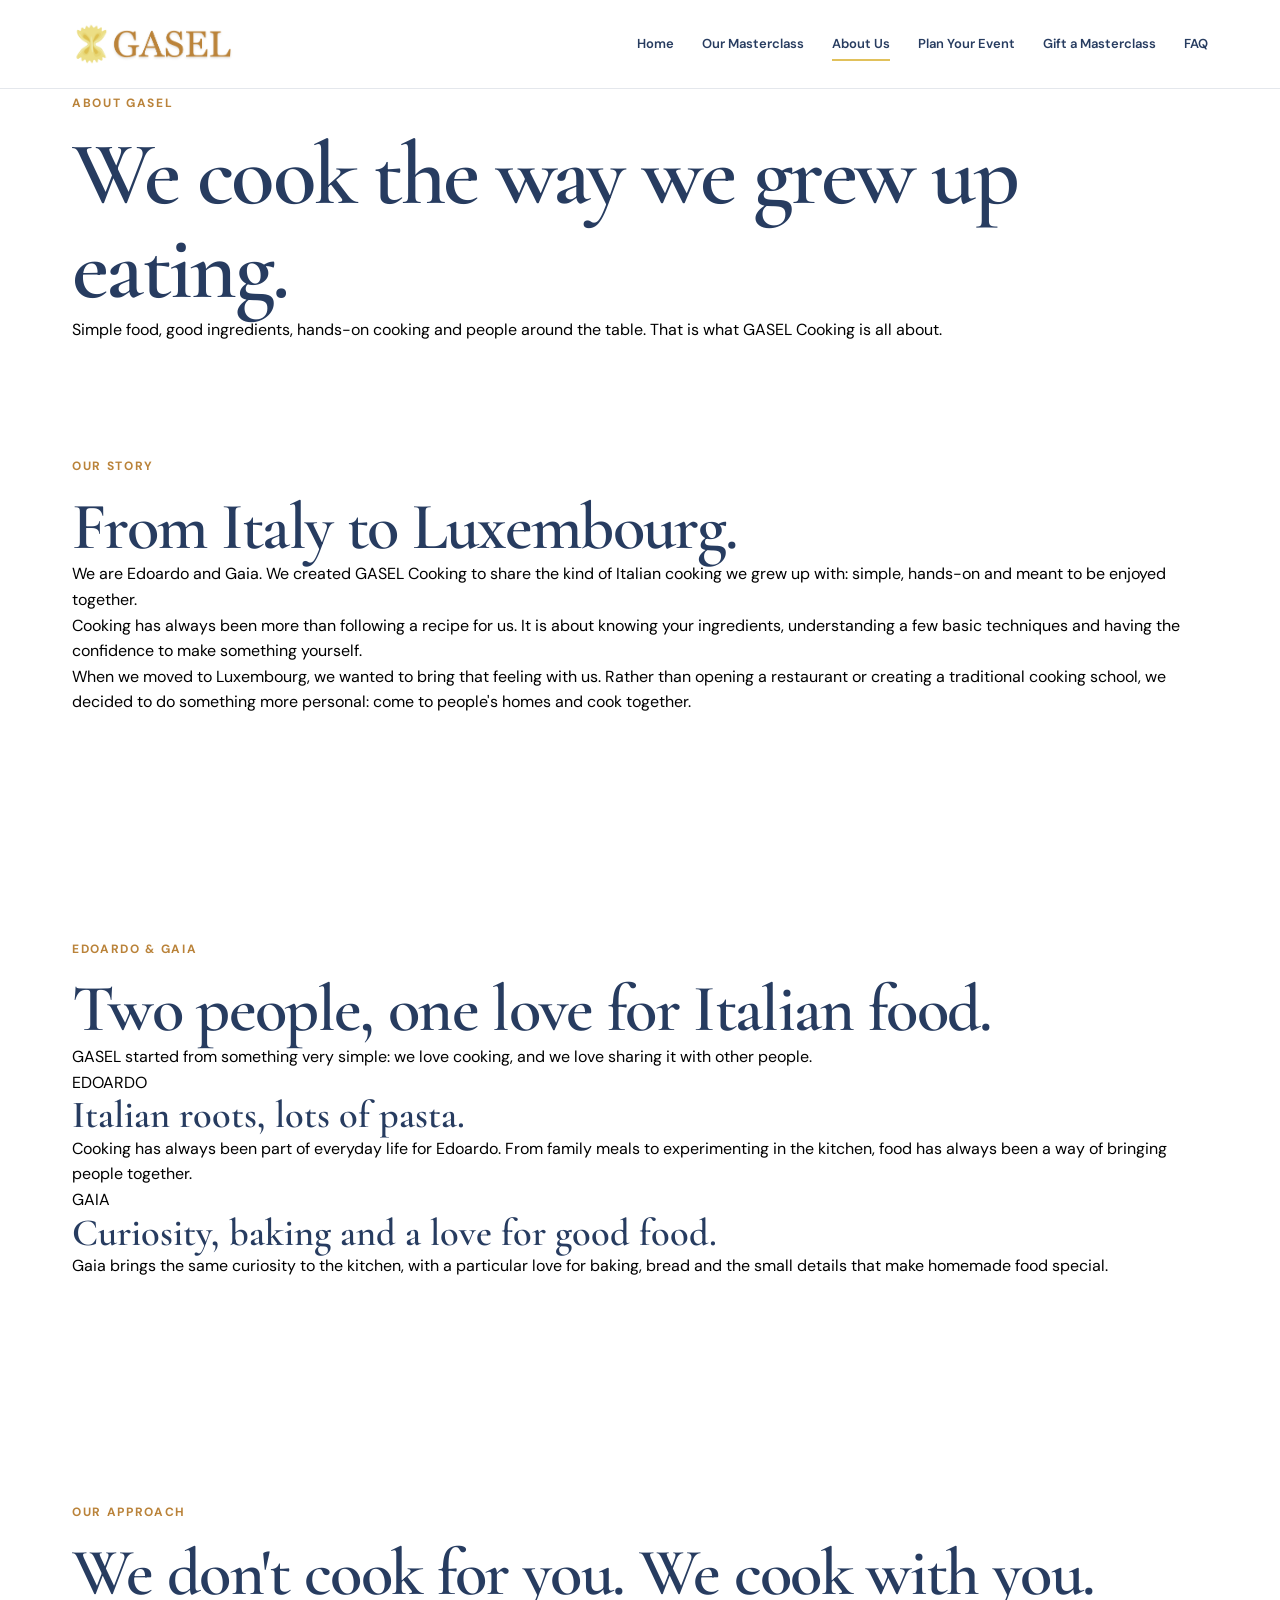
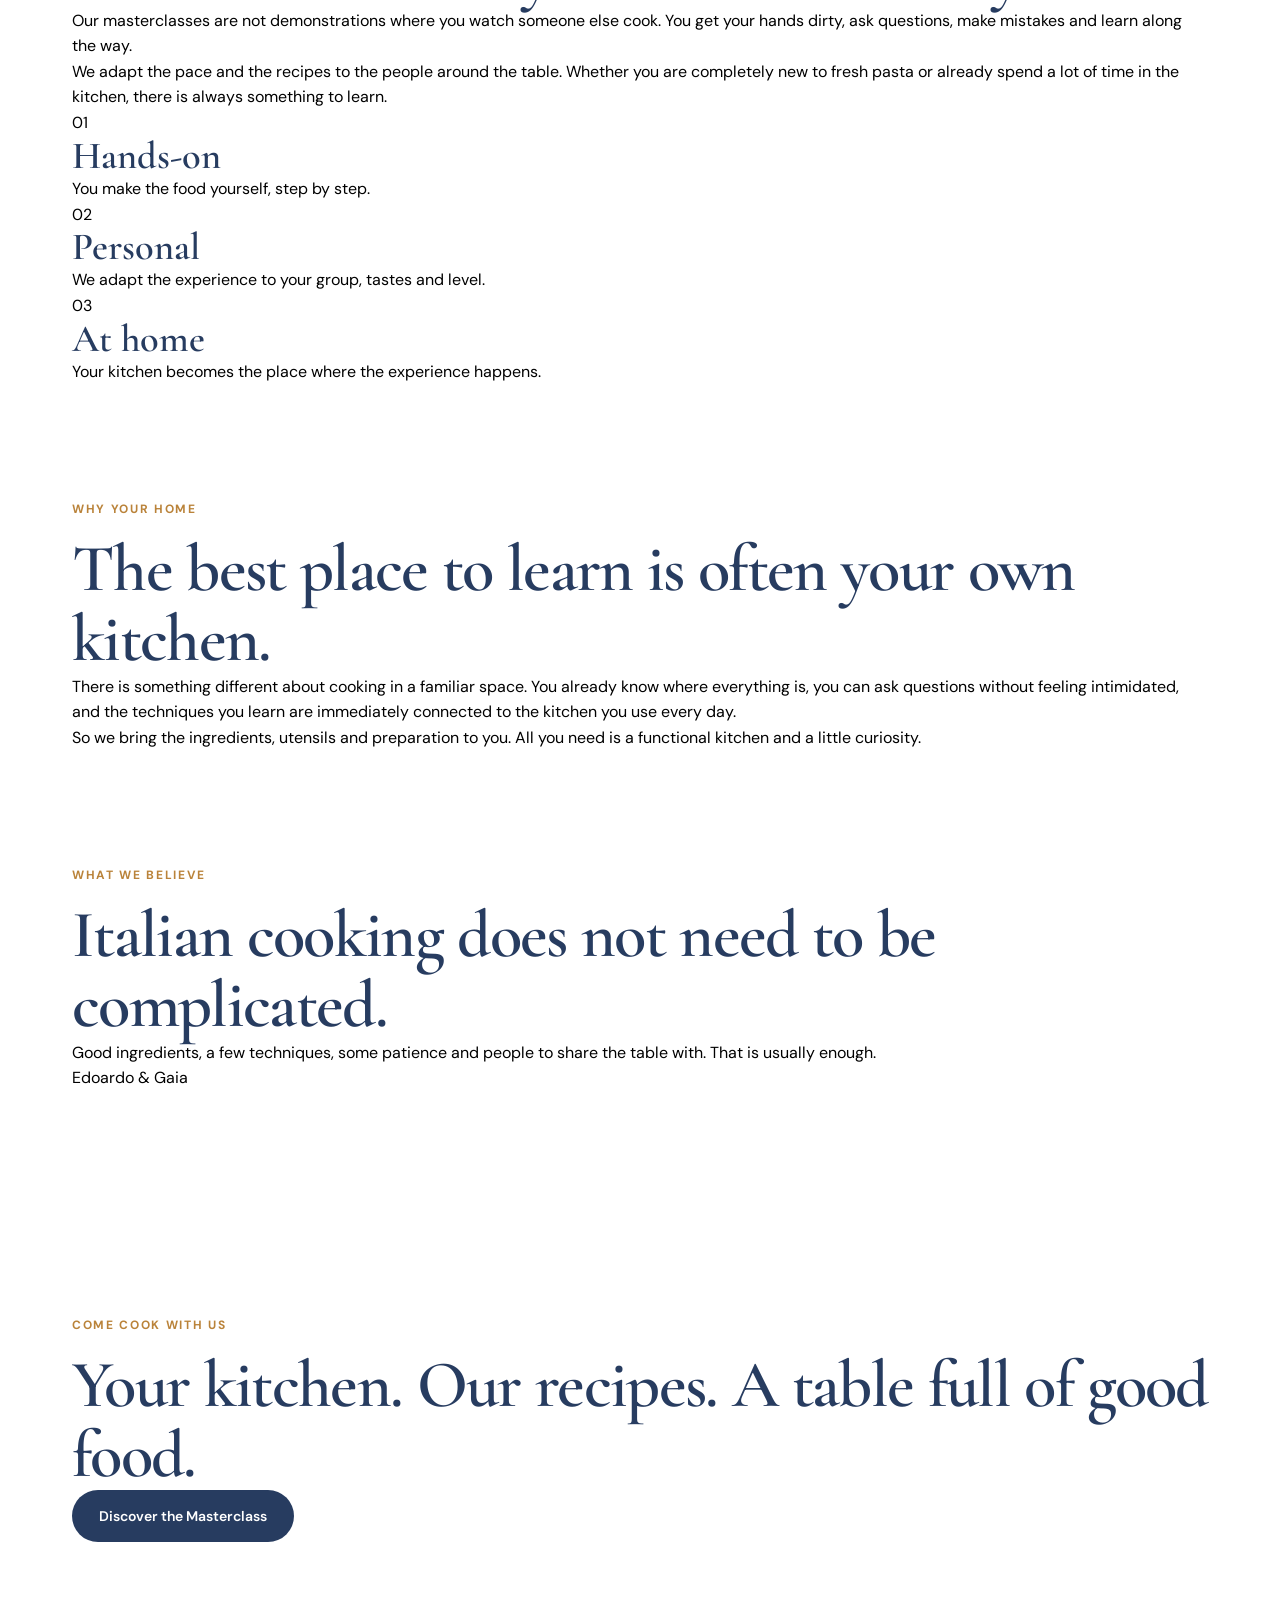
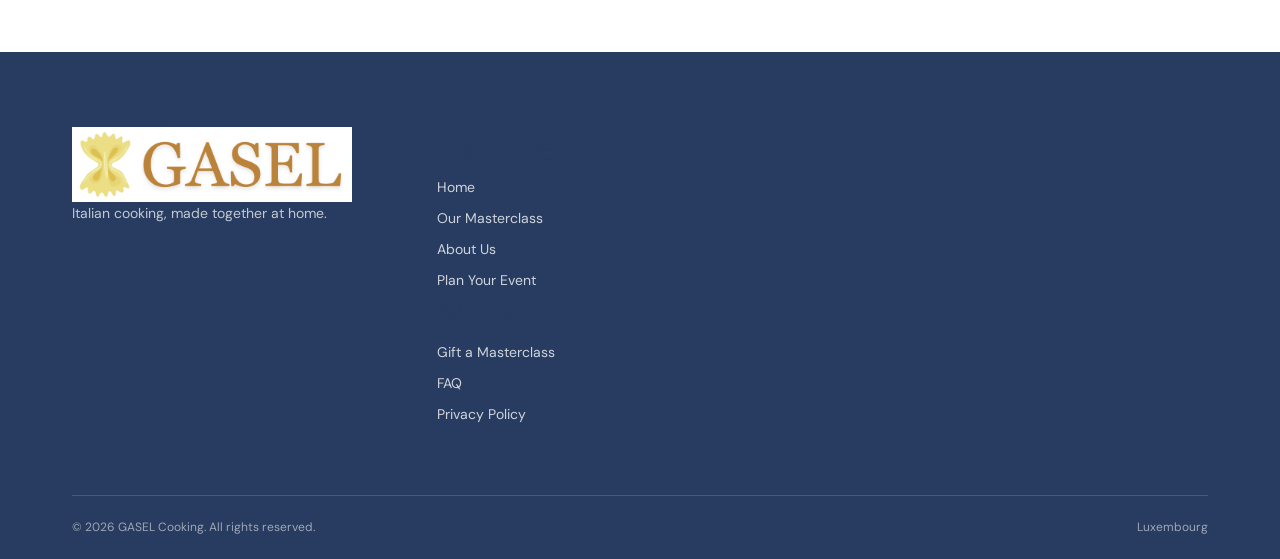
==== about/index.html @ 9288cc5d "Create index.html" ====
<!DOCTYPE html>
<html lang="en">
<head>
    <meta charset="UTF-8">

    <meta
        name="viewport"
        content="width=device-width, initial-scale=1.0"
    >

    <title>About Us | GASEL Cooking</title>

    <meta
        name="description"
        content="Meet Edoardo and Gaia, the couple behind GASEL Cooking. We bring Italian home cooking to kitchens across Luxembourg through relaxed, hands-on experiences."
    >

    <link
        rel="icon"
        type="image/png"
        href="../assets/images/logo/gasel-logo.png"
    >

    <!-- Google Fonts -->
    <link rel="preconnect" href="https://fonts.googleapis.com">
    <link rel="preconnect" href="https://fonts.gstatic.com" crossorigin>

    <link
        href="https://fonts.googleapis.com/css2?family=Cormorant+Garamond:wght@400;500;600;700&family=DM+Sans:wght@400;500;600;700&display=swap"
        rel="stylesheet"
    >

    <!-- CSS -->
    <link rel="stylesheet" href="../assets/css/global.css">
    <link rel="stylesheet" href="../assets/css/components.css">
    <link rel="stylesheet" href="../assets/css/about.css">
</head>

<body>

    <!-- =========================================================
         HEADER
         ========================================================= -->

    <header class="site-header">

        <div class="container header-inner">

            <a
                href="../"
                class="site-logo"
                aria-label="GASEL Cooking home"
            >
                <img
                    src="../assets/images/logo/gasel-logo.png"
                    width="1500"
                    height="400"
                    alt="GASEL Cooking"
                >
            </a>

            <!-- Desktop navigation -->
            <nav class="main-nav" aria-label="Main navigation">

                <a href="../" class="nav-link">
                    Home
                </a>

                <a href="../masterclass/" class="nav-link">
                    Our Masterclass
                </a>

                <a href="./" class="nav-link active">
                    About Us
                </a>

                <a href="../events/" class="nav-link">
                    Plan Your Event
                </a>

                <a href="../gift/" class="nav-link">
                    Gift a Masterclass
                </a>

                <a href="../faq/" class="nav-link">
                    FAQ
                </a>

            </nav>

            <!-- Mobile menu button -->
            <button
                class="menu-toggle"
                type="button"
                aria-label="Open menu"
                aria-expanded="false"
                aria-controls="mobile-menu"
            >
                <span></span>
                <span></span>
                <span></span>
            </button>

        </div>

        <!-- Mobile navigation -->
        <nav
            class="mobile-menu"
            id="mobile-menu"
            aria-label="Mobile navigation"
        >

            <a href="../" class="mobile-nav-link">
                Home
            </a>

            <a href="../masterclass/" class="mobile-nav-link">
                Our Masterclass
            </a>

            <a href="./" class="mobile-nav-link">
                About Us
            </a>

            <a href="../events/" class="mobile-nav-link">
                Plan Your Event
            </a>

            <a href="../gift/" class="mobile-nav-link">
                Gift a Masterclass
            </a>

            <a href="../faq/" class="mobile-nav-link">
                FAQ
            </a>

        </nav>

    </header>


    <main>

        <!-- =====================================================
             HERO
             ===================================================== -->

        <section class="about-hero">

            <div class="about-hero-background"></div>
            <div class="about-hero-overlay"></div>

            <div class="container">

                <div class="about-hero-content">

                    <p class="eyebrow">
                        ABOUT GASEL
                    </p>

                    <h1>
                        We cook the way we grew up eating.
                    </h1>

                    <p class="hero-description">
                        Simple food, good ingredients, hands-on cooking and
                        people around the table. That is what GASEL Cooking
                        is all about.
                    </p>

                </div>

            </div>

        </section>


        <!-- =====================================================
             INTRO / STORY
             ===================================================== -->

        <section class="about-story section">

            <div class="container">

                <div class="about-story-grid">

                    <div class="about-story-text">

                        <p class="eyebrow">
                            OUR STORY
                        </p>

                        <h2>
                            From Italy to Luxembourg.
                        </h2>

                        <p>
                            We are Edoardo and Gaia. We created GASEL Cooking
                            to share the kind of Italian cooking we grew up
                            with: simple, hands-on and meant to be enjoyed
                            together.
                        </p>

                        <p>
                            Cooking has always been more than following a
                            recipe for us. It is about knowing your
                            ingredients, understanding a few basic techniques
                            and having the confidence to make something
                            yourself.
                        </p>

                        <p>
                            When we moved to Luxembourg, we wanted to bring
                            that feeling with us. Rather than opening a
                            restaurant or creating a traditional cooking
                            school, we decided to do something more personal:
                            come to people's homes and cook together.
                        </p>

                    </div>


                    <div class="about-story-image">

                        <div class="about-story-image-inner"></div>

                    </div>

                </div>

            </div>

        </section>


        <!-- =====================================================
             EDOARDO + GAIA
             ===================================================== -->

        <section class="about-us section">

            <div class="container">

                <div class="about-us-heading">

                    <p class="eyebrow">
                        EDOARDO & GAIA
                    </p>

                    <h2>
                        Two people, one love for Italian food.
                    </h2>

                    <p>
                        GASEL started from something very simple:
                        we love cooking, and we love sharing it with other
                        people.
                    </p>

                </div>


                <div class="about-us-grid">

                    <article class="about-person about-person-edo">

                        <div class="about-person-image"></div>

                        <div class="about-person-content">

                            <p class="person-label">
                                EDOARDO
                            </p>

                            <h3>
                                Italian roots, lots of pasta.
                            </h3>

                            <p>
                                Cooking has always been part of everyday life
                                for Edoardo. From family meals to experimenting
                                in the kitchen, food has always been a way of
                                bringing people together.
                            </p>

                        </div>

                    </article>


                    <article class="about-person about-person-gaia">

                        <div class="about-person-image"></div>

                        <div class="about-person-content">

                            <p class="person-label">
                                GAIA
                            </p>

                            <h3>
                                Curiosity, baking and a love for good food.
                            </h3>

                            <p>
                                Gaia brings the same curiosity to the kitchen,
                                with a particular love for baking, bread and
                                the small details that make homemade food
                                special.
                            </p>

                        </div>

                    </article>

                </div>

            </div>

        </section>


        <!-- =====================================================
             OUR APPROACH
             ===================================================== -->

        <section class="about-approach section">

            <div class="container">

                <div class="about-approach-grid">

                    <div class="about-approach-heading">

                        <p class="eyebrow">
                            OUR APPROACH
                        </p>

                        <h2>
                            We don't cook for you.
                            We cook with you.
                        </h2>

                    </div>


                    <div class="about-approach-content">

                        <p>
                            Our masterclasses are not demonstrations where
                            you watch someone else cook. You get your hands
                            dirty, ask questions, make mistakes and learn
                            along the way.
                        </p>

                        <p>
                            We adapt the pace and the recipes to the people
                            around the table. Whether you are completely new
                            to fresh pasta or already spend a lot of time in
                            the kitchen, there is always something to learn.
                        </p>

                        <div class="about-values">

                            <div class="about-value">

                                <span class="about-value-number">
                                    01
                                </span>

                                <div>
                                    <h3>
                                        Hands-on
                                    </h3>

                                    <p>
                                        You make the food yourself, step by
                                        step.
                                    </p>
                                </div>

                            </div>


                            <div class="about-value">

                                <span class="about-value-number">
                                    02
                                </span>

                                <div>
                                    <h3>
                                        Personal
                                    </h3>

                                    <p>
                                        We adapt the experience to your group,
                                        tastes and level.
                                    </p>
                                </div>

                            </div>


                            <div class="about-value">

                                <span class="about-value-number">
                                    03
                                </span>

                                <div>
                                    <h3>
                                        At home
                                    </h3>

                                    <p>
                                        Your kitchen becomes the place where
                                        the experience happens.
                                    </p>
                                </div>

                            </div>

                        </div>

                    </div>

                </div>

            </div>

        </section>


        <!-- =====================================================
             WHY AT HOME
             ===================================================== -->

        <section class="about-home">

            <div class="about-home-background"></div>
            <div class="about-home-overlay"></div>

            <div class="container">

                <div class="about-home-content">

                    <p class="eyebrow">
                        WHY YOUR HOME
                    </p>

                    <h2>
                        The best place to learn
                        is often your own kitchen.
                    </h2>

                    <p>
                        There is something different about cooking in a
                        familiar space. You already know where everything is,
                        you can ask questions without feeling intimidated,
                        and the techniques you learn are immediately
                        connected to the kitchen you use every day.
                    </p>

                    <p>
                        So we bring the ingredients, utensils and preparation
                        to you. All you need is a functional kitchen and a
                        little curiosity.
                    </p>

                </div>

            </div>

        </section>


        <!-- =====================================================
             WHAT WE BELIEVE
             ===================================================== -->

        <section class="about-believe section">

            <div class="container">

                <div class="about-believe-inner">

                    <p class="eyebrow">
                        WHAT WE BELIEVE
                    </p>

                    <h2>
                        Italian cooking does not need
                        to be complicated.
                    </h2>

                    <p class="about-believe-text">
                        Good ingredients, a few techniques, some patience
                        and people to share the table with. That is usually
                        enough.
                    </p>

                    <div class="about-believe-line"></div>

                    <p class="about-signature">
                        Edoardo & Gaia
                    </p>

                </div>

            </div>

        </section>


        <!-- =====================================================
             FINAL CTA
             ===================================================== -->

        <section class="about-final-cta section">

            <div class="container">

                <div class="about-final-cta-inner">

                    <div>

                        <p class="eyebrow">
                            COME COOK WITH US
                        </p>

                        <h2>
                            Your kitchen.
                            Our recipes.
                            A table full of good food.
                        </h2>

                    </div>

                    <div class="about-final-cta-action">

                        <a
                            href="../masterclass/"
                            class="btn btn-primary"
                        >
                            Discover the Masterclass
                        </a>

                    </div>

                </div>

            </div>

        </section>

    </main>


    <!-- =========================================================
         FOOTER
         ========================================================= -->

    <footer class="site-footer">

        <div class="container">

            <div class="footer-main">

                <div class="footer-brand">

                    <a
                        href="../"
                        class="footer-logo"
                    >
                        <img
                            src="../assets/images/logo/gasel-logo.png"
                            width="1500"
                            height="400"
                            alt="GASEL Cooking"
                        >
                    </a>

                    <p>
                        Italian cooking, made together at home.
                    </p>

                </div>


                <div class="footer-links">

                    <div class="footer-column">

                        <h3>
                            Explore
                        </h3>

                        <a href="../">
                            Home
                        </a>

                        <a href="../masterclass/">
                            Our Masterclass
                        </a>

                        <a href="./">
                            About Us
                        </a>

                        <a href="../events/">
                            Plan Your Event
                        </a>

                    </div>


                    <div class="footer-column">

                        <h3>
                            More
                        </h3>

                        <a href="../gift/">
                            Gift a Masterclass
                        </a>

                        <a href="../faq/">
                            FAQ
                        </a>

                        <a href="../privacy/">
                            Privacy Policy
                        </a>

                    </div>

                </div>

            </div>


            <div class="footer-bottom">

                <p>
                    © 2026 GASEL Cooking. All rights reserved.
                </p>

                <p>
                    Luxembourg
                </p>

            </div>

        </div>

    </footer>


    <!-- =========================================================
         JAVASCRIPT
         ========================================================= -->

    <script src="../assets/js/main.js"></script>

</body>
</html>
---- assets/css/global.css ----
@import url('https://fonts.googleapis.com/css2?family=Cormorant+Garamond:wght@400;500;600;700&family=DM+Sans:wght@400;500;600;700&display=swap');


/* =========================================================
   DESIGN SYSTEM
   ========================================================= */

:root {
    /* Brand colours */
    --yellow: #EDDD88;
    --gold: #E1C15B;
    --cream: #EBE9B2;
    --brown: #BA833A;
    --blue: #273C60;
    --black: #000000;
    --white: #FFFFFF;

    /* Typography */
    --font-heading: "Cormorant Garamond", Georgia, serif;
    --font-body: "DM Sans", Arial, sans-serif;

    /* Layout */
    --container-width: 1200px;
    --container-padding: 32px;

    /* Sections */
    --section-padding: 110px;
    --section-padding-mobile: 70px;

    /* Radius */
    --radius-small: 6px;
    --radius-medium: 12px;
    --radius-large: 20px;
    --radius-pill: 999px;

    /* Shadows */
    --shadow-soft: 0 8px 30px rgba(0, 0, 0, 0.08);
    --shadow-medium: 0 12px 40px rgba(0, 0, 0, 0.12);

    /* Transitions */
    --transition-fast: 0.2s ease;
    --transition-normal: 0.3s ease;
}


/* =========================================================
   RESET
   ========================================================= */

*,
*::before,
*::after {
    box-sizing: border-box;
}

html {
    margin: 0;
    padding: 0;
    scroll-behavior: smooth;
}

body {
    margin: 0;
    padding: 0;

    background: var(--white);
    color: var(--black);

    font-family: var(--font-body);
    font-size: 16px;
    line-height: 1.6;

    -webkit-font-smoothing: antialiased;
    text-rendering: optimizeLegibility;
}

img {
    display: block;
    max-width: 100%;
    height: auto;
}

button,
input,
textarea,
select {
    font: inherit;
}

button {
    cursor: pointer;
}

a {
    color: inherit;
    text-decoration: none;
}


/* =========================================================
   TYPOGRAPHY
   ========================================================= */

h1,
h2,
h3,
h4,
h5,
h6 {
    margin: 0;

    font-family: var(--font-heading);
    font-weight: 600;
    line-height: 1.05;

    color: var(--blue);
}

h1 {
    font-size: clamp(56px, 7vw, 96px);
    letter-spacing: -0.03em;
}

h2 {
    font-size: clamp(44px, 5.2vw, 70px);
    letter-spacing: -0.025em;
}

h3 {
    font-size: clamp(30px, 3vw, 42px);
}

h4 {
    font-size: 28px;
}

p {
    margin: 0;
}

.text-large {
    font-size: 20px;
    line-height: 1.6;
}

.text-small {
    font-size: 14px;
    line-height: 1.5;
}

.eyebrow {
    display: inline-block;

    margin-bottom: 18px;

    font-family: var(--font-body);
    font-size: 12px;
    font-weight: 700;
    letter-spacing: 0.14em;
    line-height: 1.2;
    text-transform: uppercase;

    color: var(--brown);
}


/* =========================================================
   CONTAINER / SECTIONS
   ========================================================= */

.container {
    width: 100%;
    max-width: var(--container-width);

    margin-left: auto;
    margin-right: auto;

    padding-left: var(--container-padding);
    padding-right: var(--container-padding);
}

.section {
    padding-top: var(--section-padding);
    padding-bottom: var(--section-padding);
}

.section-header {
    max-width: 720px;
    margin-bottom: 60px;
}

.section-header.center {
    margin-left: auto;
    margin-right: auto;
    text-align: center;
}

.section-header > p {
    margin-top: 24px;
    max-width: 650px;

    font-size: 17px;
    line-height: 1.75;
}

.section-header.center > p {
    margin-left: auto;
    margin-right: auto;
}


/* =========================================================
   LINKS
   ========================================================= */

.link {
    position: relative;

    color: var(--blue);
    font-weight: 600;
}

.link::after {
    content: "";

    position: absolute;
    left: 0;
    bottom: -4px;

    width: 100%;
    height: 1px;

    background: currentColor;

    transform: scaleX(0);
    transform-origin: right;

    transition: transform var(--transition-normal);
}

.link:hover::after {
    transform: scaleX(1);
    transform-origin: left;
}


/* =========================================================
   BACKGROUND / TEXT UTILITIES
   ========================================================= */

.bg-white {
    background: var(--white);
}

.bg-yellow {
    background: var(--yellow);
}

.bg-gold {
    background: var(--gold);
}

.bg-cream {
    background: var(--cream);
}

.bg-blue {
    background: var(--blue);
}

.bg-brown {
    background: var(--brown);
}

.text-white {
    color: var(--white);
}

.text-blue {
    color: var(--blue);
}

.text-black {
    color: var(--black);
}

.text-brown {
    color: var(--brown);
}


/* =========================================================
   ACCESSIBILITY
   ========================================================= */

:focus-visible {
    outline: 2px solid var(--brown);
    outline-offset: 4px;
}


/* =========================================================
   GLOBAL RESPONSIVE
   ========================================================= */

@media (max-width: 900px) {

    :root {
        --container-padding: 24px;
        --section-padding: 85px;
    }

    .section-header {
        margin-bottom: 45px;
    }
}


@media (max-width: 700px) {

    :root {
        --container-padding: 20px;
        --section-padding: var(--section-padding-mobile);
    }

    body {
        font-size: 15px;
    }

    h1 {
        font-size: clamp(46px, 14vw, 68px);
    }

    h2 {
        font-size: clamp(40px, 11vw, 56px);
    }

    h3 {
        font-size: 32px;
    }

    .text-large {
        font-size: 18px;
    }

    .btn {
        min-height: 50px;
        padding-left: 22px;
        padding-right: 22px;
    }
}


@media (max-width: 480px) {

    .section-header {
        margin-bottom: 40px;
    }
}
---- assets/css/components.css ----
/* =========================================================
   BUTTONS
   ========================================================= */

.btn {
    display: inline-flex;
    align-items: center;
    justify-content: center;
    gap: 10px;

    min-height: 52px;

    padding-left: 26px;
    padding-right: 26px;

    border: 1px solid transparent;
    border-radius: var(--radius-pill);

    font-family: var(--font-body);
    font-size: 14px;
    font-weight: 600;
    line-height: 1;

    white-space: nowrap;

    transition:
        background-color var(--transition-normal),
        color var(--transition-normal),
        border-color var(--transition-normal),
        transform var(--transition-normal),
        box-shadow var(--transition-normal);
}

.btn:hover {
    transform: translateY(-2px);
}

.btn-primary {
    background: var(--blue);
    color: var(--white);
}

.btn-primary:hover {
    background: var(--black);
    box-shadow: var(--shadow-soft);
}

.btn-secondary {
    background: var(--gold);
    color: var(--blue);
}

.btn-secondary:hover {
    background: var(--yellow);
}

.btn-outline {
    background: transparent;
    border-color: var(--blue);
    color: var(--blue);
}

.btn-outline:hover {
    background: var(--blue);
    color: var(--white);
}

.btn-dark {
    background: var(--blue);
    color: var(--white);
}

.btn-dark:hover {
    background: var(--black);
    box-shadow: var(--shadow-soft);
}


/* =========================================================
   HEADER
   ========================================================= */

.site-header {
    position: relative;
    z-index: 1000;

    width: 100%;

    background: var(--white);
    border-bottom: 1px solid rgba(39, 60, 96, 0.12);
}

.header-inner {
    min-height: 88px;

    display: flex;
    align-items: center;
    justify-content: space-between;

    gap: 32px;
}


/* Logo */

.site-logo {
    display: inline-flex;
    align-items: center;

    flex-shrink: 0;
}

.site-logo img {
    display: block;

    width: 165px;
    height: auto;
}


/* Homepage desktop navigation */

.main-nav {
    display: flex;
    align-items: center;
    justify-content: center;

    gap: 28px;
    margin-left: auto;
}

.nav-link {
    position: relative;

    padding-top: 8px;
    padding-bottom: 8px;

    font-size: 13px;
    font-weight: 600;

    color: var(--blue);

    transition: color var(--transition-fast);
}

.nav-link::after {
    content: "";

    position: absolute;
    left: 0;
    bottom: 1px;

    width: 100%;
    height: 2px;

    background: var(--gold);

    transform: scaleX(0);
    transform-origin: right;

    transition: transform var(--transition-normal);
}

.nav-link:hover {
    color: var(--brown);
}

.nav-link:hover::after,
.nav-link.active::after {
    transform: scaleX(1);
    transform-origin: left;
}


/* Masterclass desktop navigation */

.desktop-nav {
    display: flex;
    align-items: center;
    justify-content: center;

    gap: 28px;
    margin-left: auto;
}

.desktop-nav a {
    position: relative;

    padding-top: 8px;
    padding-bottom: 8px;

    font-size: 13px;
    font-weight: 600;

    color: var(--blue);

    transition: color var(--transition-fast);
}

.desktop-nav a::after {
    content: "";

    position: absolute;
    left: 0;
    bottom: 1px;

    width: 100%;
    height: 2px;

    background: var(--gold);

    transform: scaleX(0);
    transform-origin: right;

    transition: transform var(--transition-normal);
}

.desktop-nav a:hover {
    color: var(--brown);
}

.desktop-nav a:hover::after,
.desktop-nav a.active::after {
    transform: scaleX(1);
    transform-origin: left;
}


/* Header CTA */

.header-cta {
    display: inline-flex;
    align-items: center;
    justify-content: center;

    min-height: 46px;

    padding-left: 22px;
    padding-right: 22px;

    border-radius: var(--radius-pill);

    background: var(--blue);
    color: var(--white);

    font-size: 13px;
    font-weight: 600;

    white-space: nowrap;

    transition:
        background-color var(--transition-normal),
        transform var(--transition-normal),
        box-shadow var(--transition-normal);
}

.header-cta:hover {
    background: var(--black);
    transform: translateY(-2px);
    box-shadow: var(--shadow-soft);
}


/* Mobile menu button */

.menu-toggle {
    display: none;

    width: 46px;
    height: 46px;

    padding: 0;
    border: 0;
    border-radius: 50%;

    background: var(--cream);
    color: var(--blue);

    align-items: center;
    justify-content: center;
    flex-direction: column;

    gap: 6px;
}

.menu-toggle span {
    display: block;

    width: 20px;
    height: 1.5px;

    background: currentColor;

    transition:
        transform var(--transition-normal),
        opacity var(--transition-normal);
}

.menu-toggle.is-open span:first-child {
    transform: translateY(3.75px) rotate(45deg);
}

.menu-toggle.is-open span:nth-child(2) {
    opacity: 0;
}

.menu-toggle.is-open span:last-child {
    transform: translateY(-3.75px) rotate(-45deg);
}


/* Mobile menu */

.mobile-menu {
    display: none;

    border-top: 1px solid rgba(39, 60, 96, 0.1);

    background: var(--white);
}

.mobile-menu a {
    display: block;

    margin-left: var(--container-padding);
    margin-right: var(--container-padding);

    padding-top: 15px;
    padding-bottom: 15px;

    border-bottom: 1px solid rgba(39, 60, 96, 0.1);

    color: var(--blue);

    font-family: var(--font-heading);
    font-size: 28px;
    font-weight: 600;
}

.mobile-menu a.active {
    color: var(--brown);
}

.mobile-menu-cta {
    display: flex;
    align-items: center;
    justify-content: center;

    min-height: 52px;

    margin-top: 22px;
    margin-left: var(--container-padding);
    margin-right: var(--container-padding);

    border-radius: var(--radius-pill);

    background: var(--blue);
    color: var(--white);

    font-family: var(--font-body);
    font-size: 14px;
    font-weight: 600;
}


/* =========================================================
   FOOTER
   ========================================================= */

.site-footer {
    background: var(--blue);
    color: var(--white);
}

.footer-main {
    display: grid;

    grid-template-columns: 1.5fr 1fr 1.2fr 1fr;

    gap: 50px;

    padding-top: 75px;
    padding-bottom: 70px;
}

.footer-brand {
    max-width: 280px;
}

.footer-brand .site-logo {
    margin-bottom: 25px;
}

.footer-brand .site-logo img {
    width: 165px;
}

.footer-brand p {
    color: rgba(255, 255, 255, 0.72);

    font-size: 14px;
    line-height: 1.7;
}

.footer-column {
    display: flex;
    flex-direction: column;

    align-items: flex-start;

    gap: 10px;
}

.footer-column h4 {
    margin-bottom: 10px;

    color: var(--yellow);

    font-family: var(--font-body);
    font-size: 11px;
    font-weight: 700;
    letter-spacing: 0.14em;
    text-transform: uppercase;
}

.footer-column a,
.footer-column span {
    color: rgba(255, 255, 255, 0.78);

    font-size: 14px;
    line-height: 1.5;

    transition: color var(--transition-fast);
}

.footer-column a:hover {
    color: var(--yellow);
}

.footer-book-link {
    margin-top: 12px;

    font-weight: 600;
}

.footer-bottom {
    display: flex;
    align-items: center;
    justify-content: space-between;

    gap: 30px;

    padding-top: 22px;
    padding-bottom: 22px;

    border-top: 1px solid rgba(255, 255, 255, 0.15);

    color: rgba(255, 255, 255, 0.55);

    font-size: 12px;
}

.footer-bottom-links {
    display: flex;

    gap: 25px;
}

.footer-bottom-links a:hover {
    color: var(--yellow);
}


/* =========================================================
   COMPONENT RESPONSIVE
   ========================================================= */

@media (max-width: 1000px) {

    .main-nav,
    .desktop-nav {
        gap: 20px;
    }

    .header-inner {
        gap: 20px;
    }
}


@media (max-width: 900px) {

    .footer-main {
        grid-template-columns: 1.4fr 1fr 1fr;

        gap: 40px;
    }

    .footer-column:last-child {
        grid-column: 2 / 4;
    }
}


@media (max-width: 850px) {

    .header-inner {
        min-height: 76px;
    }

    .main-nav,
    .desktop-nav,
    .header-cta {
        display: none;
    }

    .menu-toggle {
        display: flex;
    }

    .mobile-menu.is-open {
        display: block;
    }

    .site-logo img {
        width: 145px;
    }
}


@media (max-width: 700px) {

    .footer-main {
        grid-template-columns: 1fr 1fr;

        gap: 45px 30px;

        padding-top: 60px;
        padding-bottom: 55px;
    }

    .footer-brand {
        grid-column: 1 / -1;

        max-width: 340px;
    }

    .footer-column:last-child {
        grid-column: auto;
    }

    .footer-bottom {
        flex-direction: column;
        align-items: flex-start;

        gap: 12px;
    }

    .footer-bottom-links {
        gap: 18px;
    }
}


@media (max-width: 480px) {

    .footer-main {
        grid-template-columns: 1fr;
    }

    .footer-brand {
        grid-column: auto;
    }

    .footer-column:last-child {
        grid-column: auto;
    }

    .footer-bottom-links {
        flex-direction: column;

        gap: 7px;
    }
}
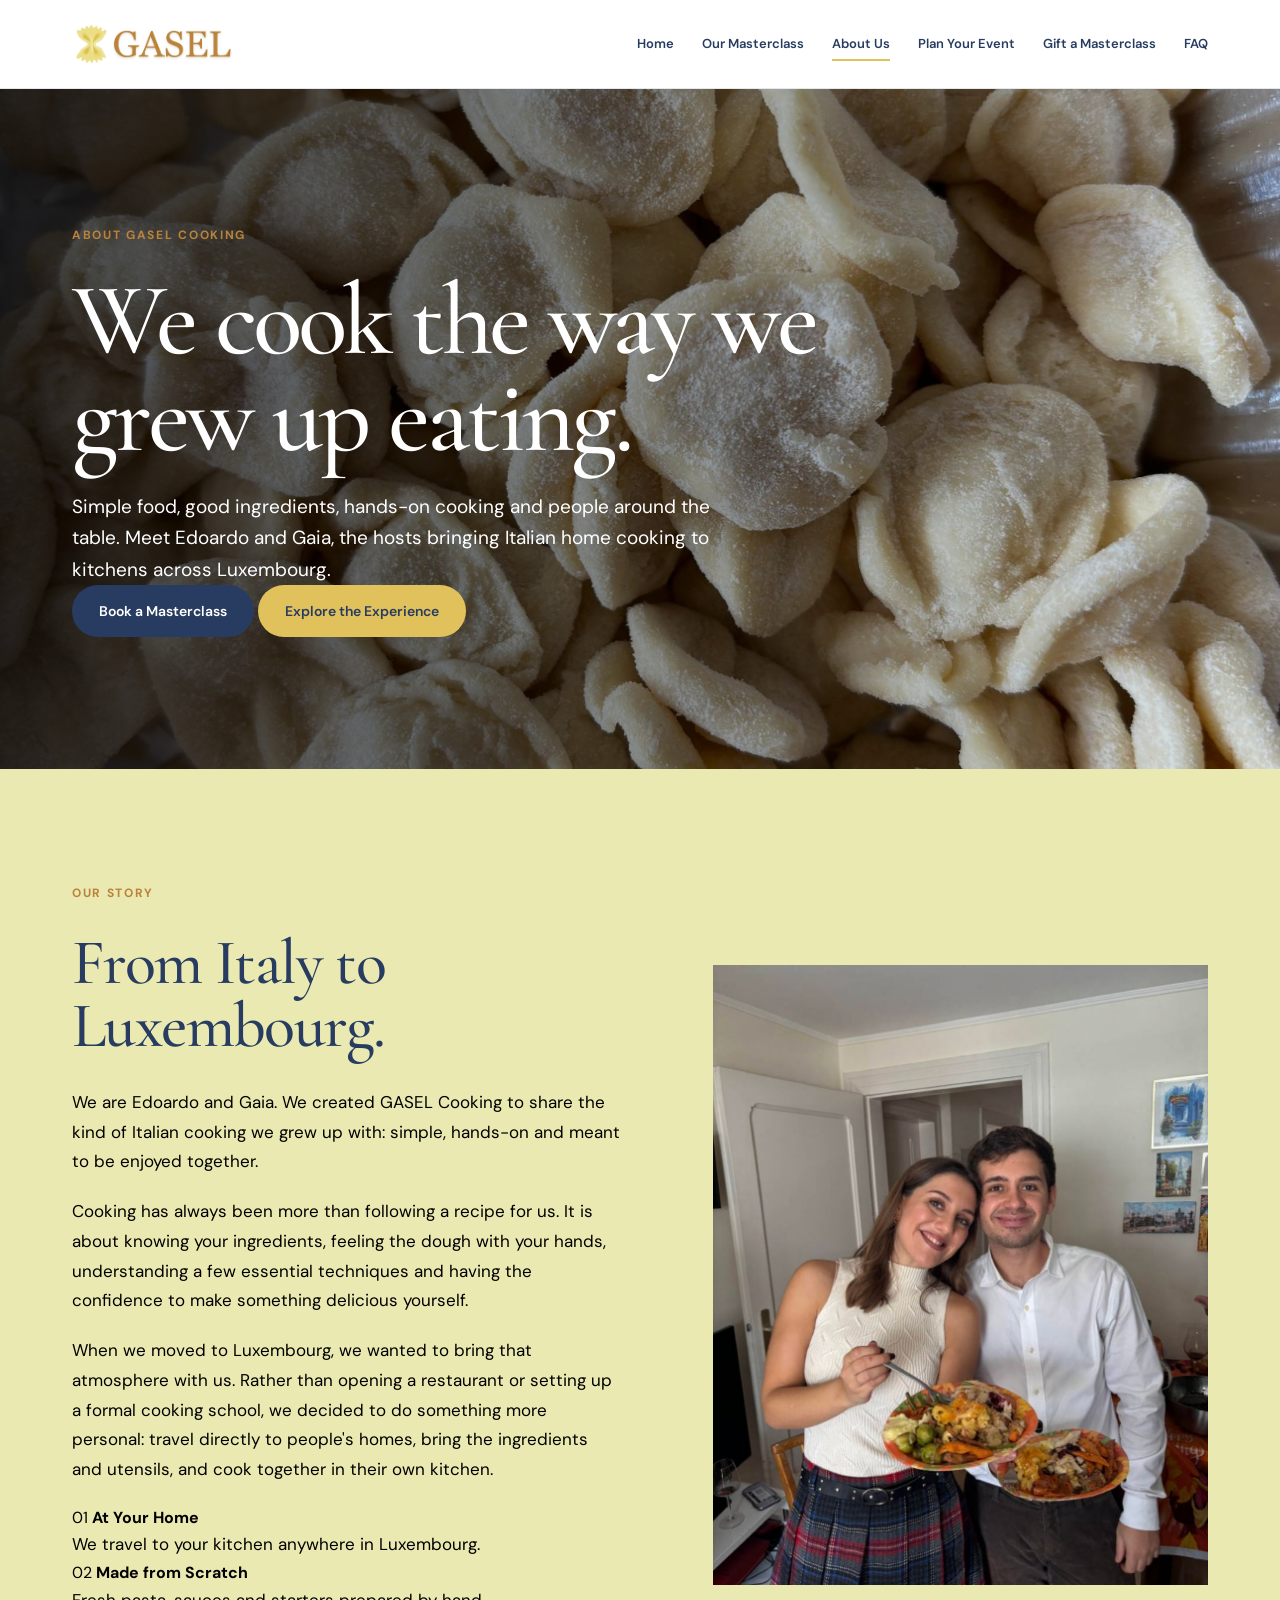
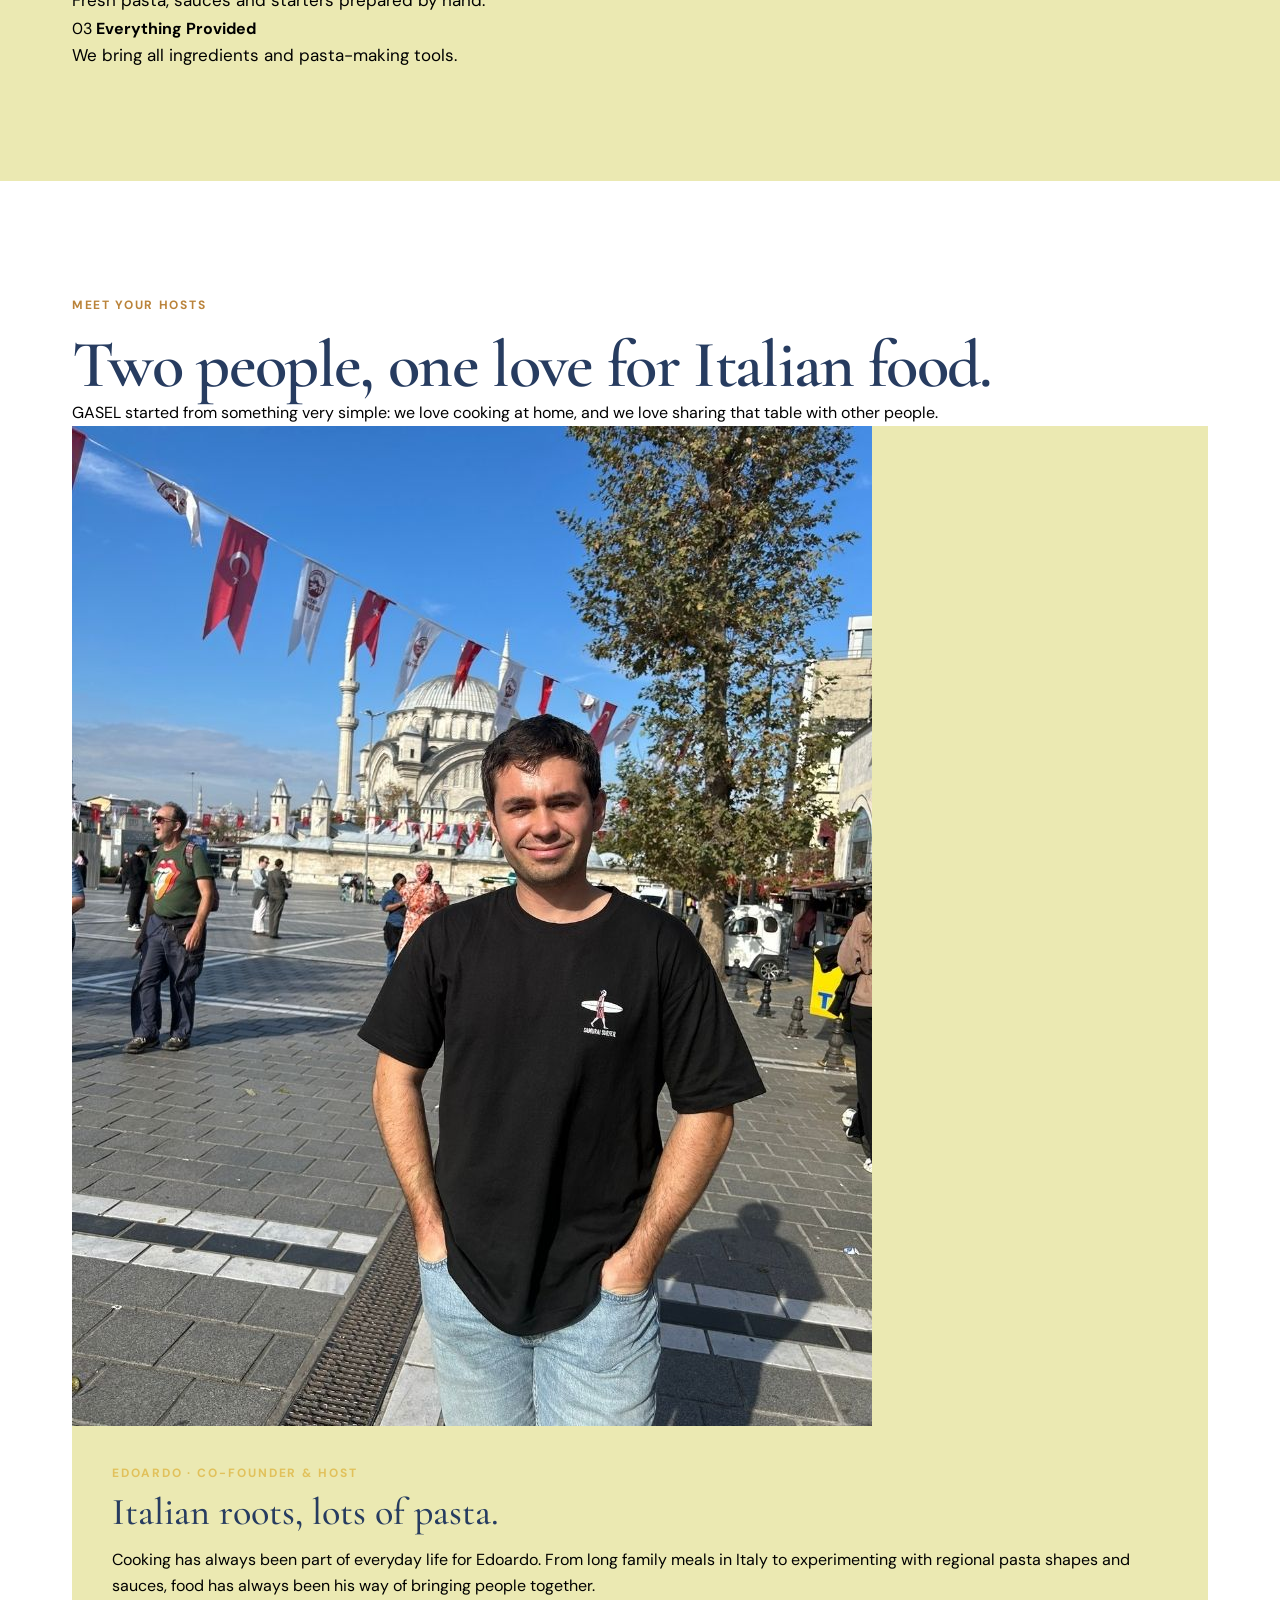
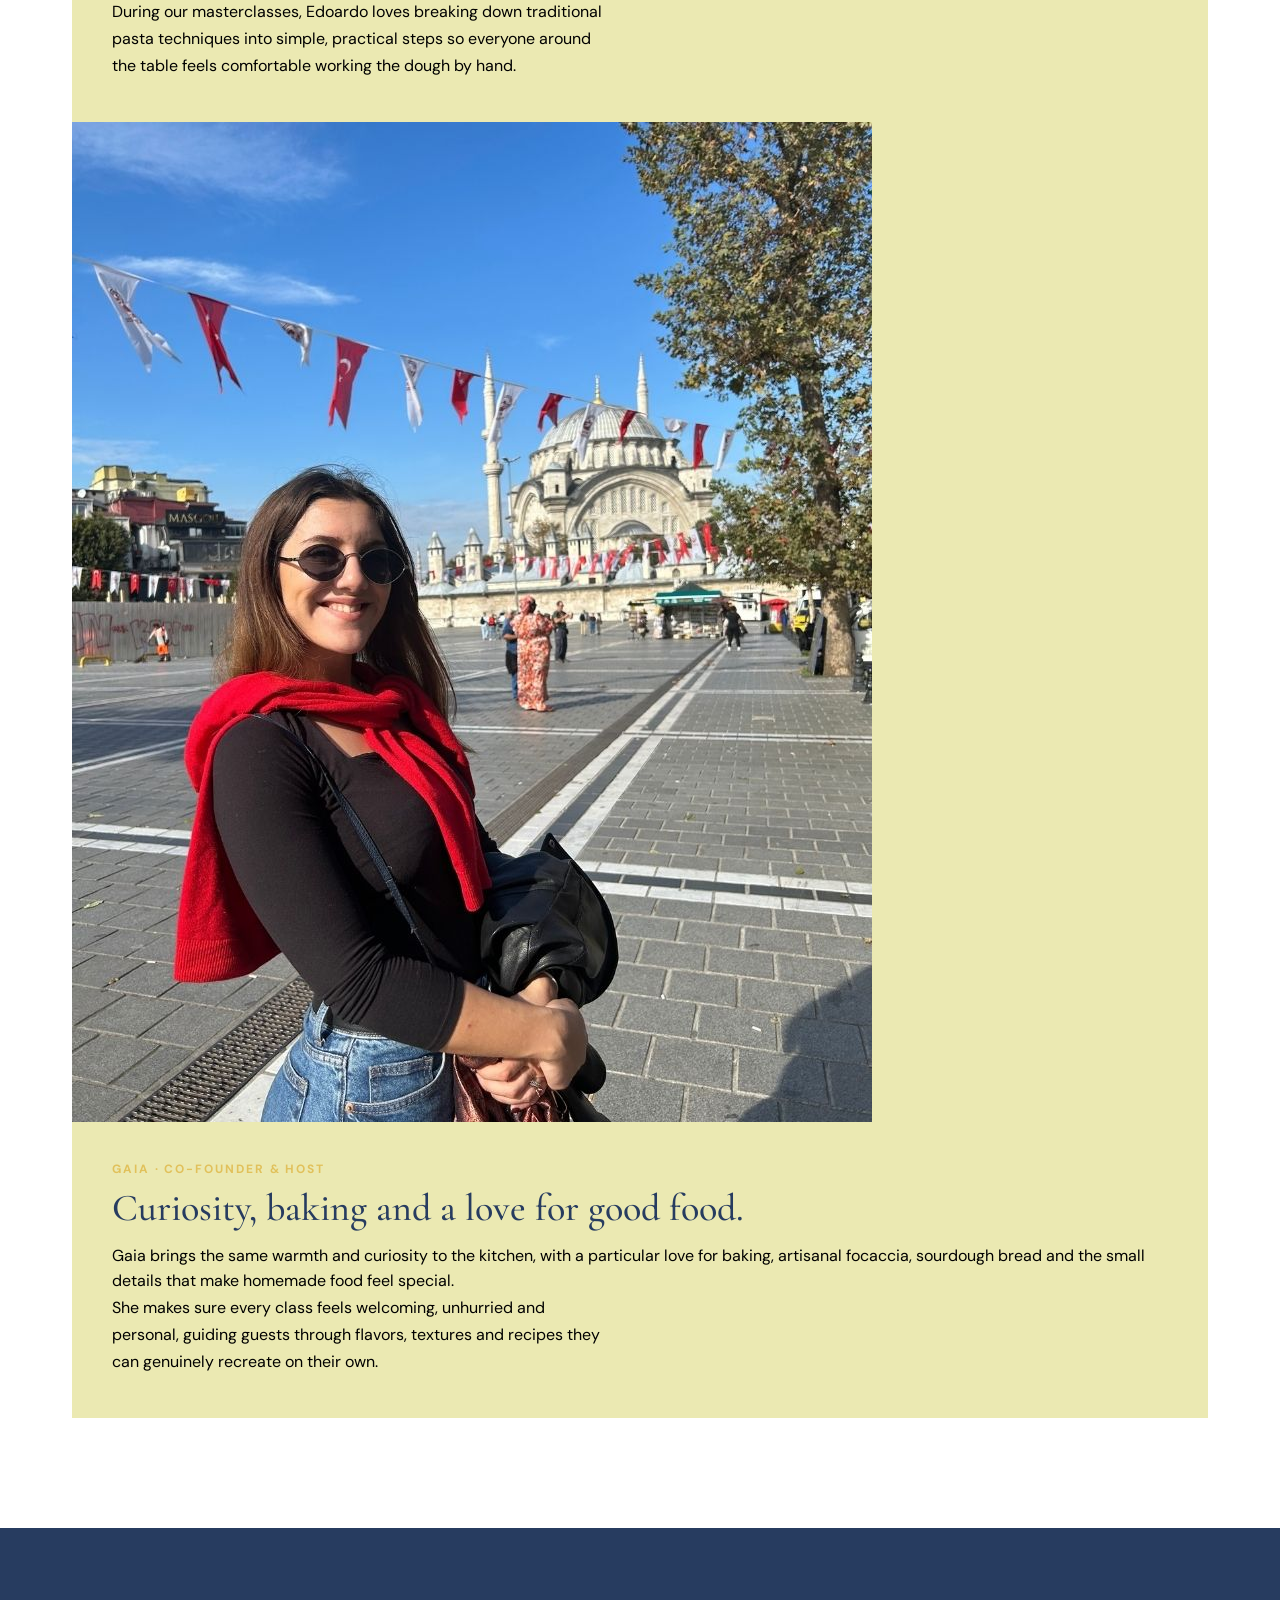
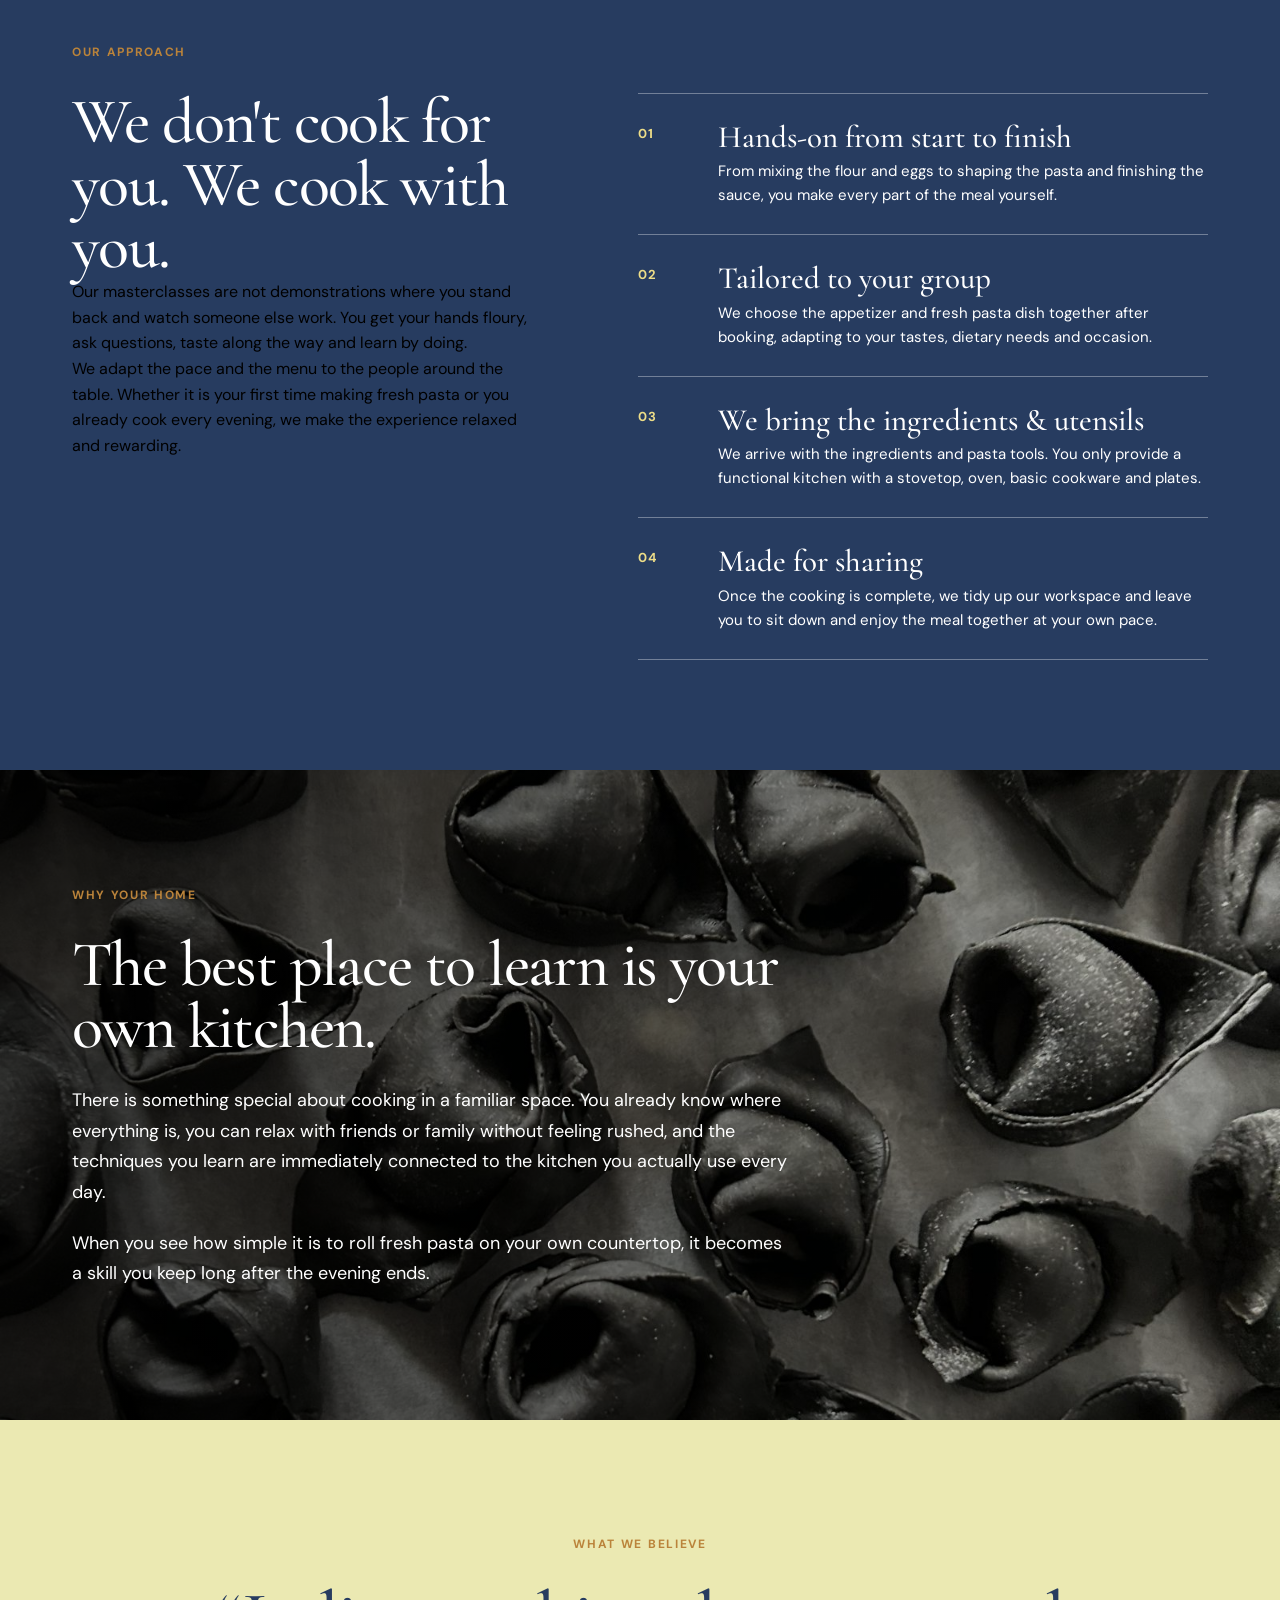
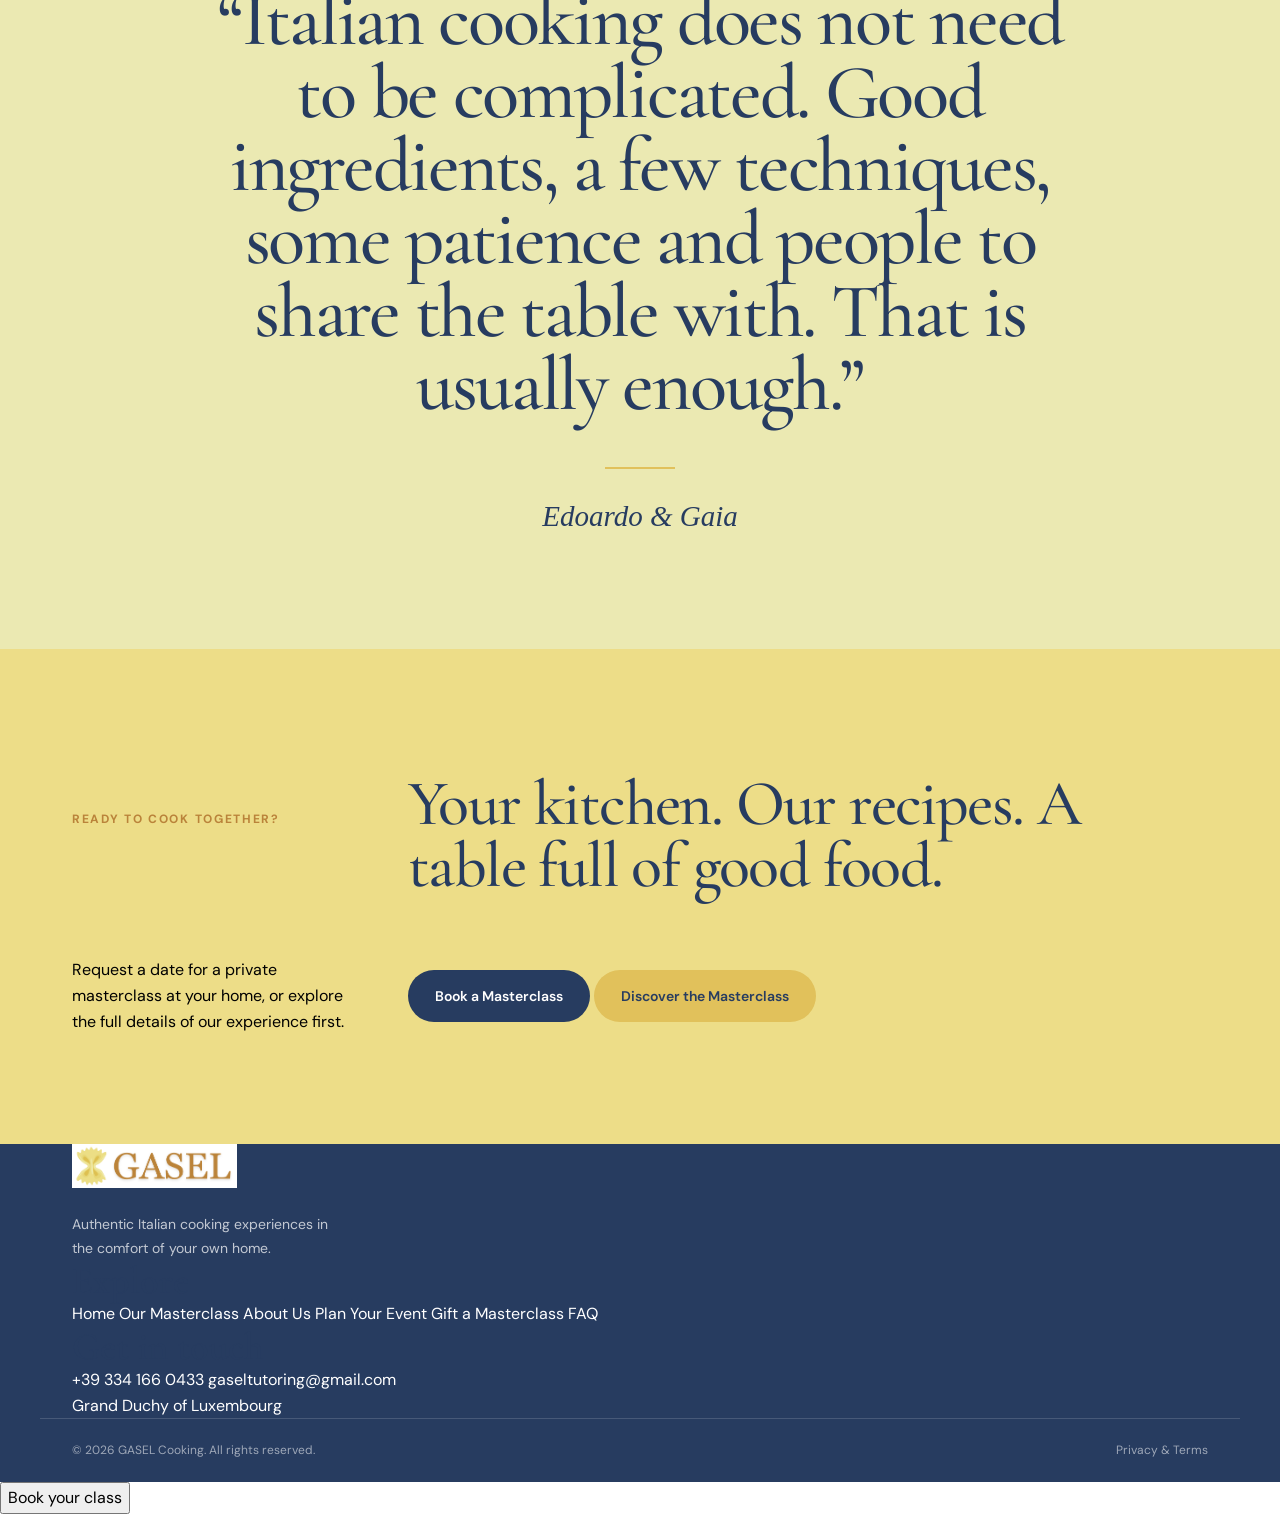
==== commit b7361d90: "Update index.html" ====
--- a/about/index.html
+++ b/about/index.html
@@ -2,17 +2,13 @@
 <html lang="en">
 <head>
     <meta charset="UTF-8">
-
-    <meta
-        name="viewport"
-        content="width=device-width, initial-scale=1.0"
-    >
+    <meta name="viewport" content="width=device-width, initial-scale=1.0">
 
     <title>About Us | GASEL Cooking</title>
 
     <meta
         name="description"
-        content="Meet Edoardo and Gaia, the couple behind GASEL Cooking. We bring Italian home cooking to kitchens across Luxembourg through relaxed, hands-on experiences."
+        content="Meet Edoardo and Gaia, the couple behind GASEL Cooking. We bring authentic Italian home cooking to kitchens across Luxembourg through relaxed, hands-on experiences."
     >
 
     <link
@@ -21,7 +17,7 @@
         href="../assets/images/logo/gasel-logo.png"
     >
 
-    <!-- Google Fonts -->
+    <!-- Fonts -->
     <link rel="preconnect" href="https://fonts.googleapis.com">
     <link rel="preconnect" href="https://fonts.gstatic.com" crossorigin>
 
@@ -60,8 +56,10 @@
             </a>
 
             <!-- Desktop navigation -->
-            <nav class="main-nav" aria-label="Main navigation">
-
+            <nav
+                class="desktop-nav main-nav"
+                aria-label="Main navigation"
+            >
                 <a href="../" class="nav-link">
                     Home
                 </a>
@@ -78,14 +76,13 @@
                     Plan Your Event
                 </a>
 
-                <a href="../gift/" class="nav-link">
+                <a href="../gift-vouchers/" class="nav-link">
                     Gift a Masterclass
                 </a>
 
                 <a href="../faq/" class="nav-link">
                     FAQ
                 </a>
-
             </nav>
 
             <!-- Mobile menu button -->
@@ -104,12 +101,11 @@
         </div>
 
         <!-- Mobile navigation -->
-        <nav
+        <div
             class="mobile-menu"
             id="mobile-menu"
             aria-label="Mobile navigation"
         >
-
             <a href="../" class="mobile-nav-link">
                 Home
             </a>
@@ -118,7 +114,7 @@
                 Our Masterclass
             </a>
 
-            <a href="./" class="mobile-nav-link">
+            <a href="./" class="mobile-nav-link active">
                 About Us
             </a>
 
@@ -126,15 +122,14 @@
                 Plan Your Event
             </a>
 
-            <a href="../gift/" class="mobile-nav-link">
+            <a href="../gift-vouchers/" class="mobile-nav-link">
                 Gift a Masterclass
             </a>
 
             <a href="../faq/" class="mobile-nav-link">
                 FAQ
             </a>
-
-        </nav>
+        </div>
 
     </header>
 
@@ -155,7 +150,7 @@
                 <div class="about-hero-content">
 
                     <p class="eyebrow">
-                        ABOUT GASEL
+                        ABOUT GASEL COOKING
                     </p>
 
                     <h1>
@@ -164,9 +159,28 @@
 
                     <p class="hero-description">
                         Simple food, good ingredients, hands-on cooking and
-                        people around the table. That is what GASEL Cooking
-                        is all about.
-                    </p>
+                        people around the table. Meet Edoardo and Gaia, the hosts
+                        bringing Italian home cooking to kitchens across Luxembourg.
+                    </p>
+
+                    <div class="hero-actions">
+
+                        <button
+                            type="button"
+                            class="btn btn-primary"
+                            data-booking-open
+                        >
+                            Book a Masterclass
+                        </button>
+
+                        <a
+                            href="../masterclass/"
+                            class="btn btn-secondary about-hero-secondary"
+                        >
+                            Explore the Experience
+                        </a>
+
+                    </div>
 
                 </div>
 
@@ -176,7 +190,7 @@
 
 
         <!-- =====================================================
-             INTRO / STORY
+             OUR STORY
              ===================================================== -->
 
         <section class="about-story section">
@@ -195,7 +209,7 @@
                             From Italy to Luxembourg.
                         </h2>
 
-                        <p>
+                        <p class="lead">
                             We are Edoardo and Gaia. We created GASEL Cooking
                             to share the kind of Italian cooking we grew up
                             with: simple, hands-on and meant to be enjoyed
@@ -205,25 +219,56 @@
                         <p>
                             Cooking has always been more than following a
                             recipe for us. It is about knowing your
-                            ingredients, understanding a few basic techniques
-                            and having the confidence to make something
-                            yourself.
+                            ingredients, feeling the dough with your hands,
+                            understanding a few essential techniques and having
+                            the confidence to make something delicious yourself.
                         </p>
 
                         <p>
                             When we moved to Luxembourg, we wanted to bring
-                            that feeling with us. Rather than opening a
-                            restaurant or creating a traditional cooking
-                            school, we decided to do something more personal:
-                            come to people's homes and cook together.
+                            that atmosphere with us. Rather than opening a
+                            restaurant or setting up a formal cooking school,
+                            we decided to do something more personal: travel
+                            directly to people's homes, bring the ingredients
+                            and utensils, and cook together in their own kitchen.
                         </p>
 
+                        <div class="about-story-pillars">
+
+                            <div class="story-pillar">
+                                <span>01</span>
+                                <strong>At Your Home</strong>
+                                <p>We travel to your kitchen anywhere in Luxembourg.</p>
+                            </div>
+
+                            <div class="story-pillar">
+                                <span>02</span>
+                                <strong>Made from Scratch</strong>
+                                <p>Fresh pasta, sauces and starters prepared by hand.</p>
+                            </div>
+
+                            <div class="story-pillar">
+                                <span>03</span>
+                                <strong>Everything Provided</strong>
+                                <p>We bring all ingredients and pasta-making tools.</p>
+                            </div>
+
+                        </div>
+
                     </div>
 
 
-                    <div class="about-story-image">
-
-                        <div class="about-story-image-inner"></div>
+                    <div class="about-story-media">
+
+                        <div class="about-story-image-frame">
+                            <img
+                                src="../assets/images/about/about-story.jpg"
+                                width="1000"
+                                height="1250"
+                                alt="Edoardo and Gaia cooking together in the kitchen"
+                                loading="lazy"
+                            >
+                        </div>
 
                     </div>
 
@@ -235,17 +280,17 @@
 
 
         <!-- =====================================================
-             EDOARDO + GAIA
+             MEET THE HOSTS: EDOARDO + GAIA
              ===================================================== -->
 
-        <section class="about-us section">
+        <section class="about-hosts section">
 
             <div class="container">
 
-                <div class="about-us-heading">
+                <div class="section-heading centered">
 
                     <p class="eyebrow">
-                        EDOARDO & GAIA
+                        MEET YOUR HOSTS
                     </p>
 
                     <h2>
@@ -253,24 +298,33 @@
                     </h2>
 
                     <p>
-                        GASEL started from something very simple:
-                        we love cooking, and we love sharing it with other
-                        people.
+                        GASEL started from something very simple: we love
+                        cooking at home, and we love sharing that table with
+                        other people.
                     </p>
 
                 </div>
 
 
-                <div class="about-us-grid">
-
-                    <article class="about-person about-person-edo">
-
-                        <div class="about-person-image"></div>
+                <div class="about-hosts-grid">
+
+                    <!-- Edoardo -->
+                    <article class="about-person">
+
+                        <div class="about-person-image">
+                            <img
+                                src="../assets/images/about/edoardo.jpg"
+                                width="800"
+                                height="1000"
+                                alt="Edoardo preparing handmade fresh pasta"
+                                loading="lazy"
+                            >
+                        </div>
 
                         <div class="about-person-content">
 
                             <p class="person-label">
-                                EDOARDO
+                                EDOARDO · CO-FOUNDER & HOST
                             </p>
 
                             <h3>
@@ -279,24 +333,41 @@
 
                             <p>
                                 Cooking has always been part of everyday life
-                                for Edoardo. From family meals to experimenting
-                                in the kitchen, food has always been a way of
-                                bringing people together.
+                                for Edoardo. From long family meals in Italy to
+                                experimenting with regional pasta shapes and sauces,
+                                food has always been his way of bringing people
+                                together.
                             </p>
 
+                            <p>
+                                During our masterclasses, Edoardo loves breaking
+                                down traditional pasta techniques into simple,
+                                practical steps so everyone around the table feels
+                                comfortable working the dough by hand.
+                            </p>
+
                         </div>
 
                     </article>
 
 
-                    <article class="about-person about-person-gaia">
-
-                        <div class="about-person-image"></div>
+                    <!-- Gaia -->
+                    <article class="about-person">
+
+                        <div class="about-person-image">
+                            <img
+                                src="../assets/images/about/gaia.jpg"
+                                width="800"
+                                height="1000"
+                                alt="Gaia preparing homemade Italian focaccia and dough"
+                                loading="lazy"
+                            >
+                        </div>
 
                         <div class="about-person-content">
 
                             <p class="person-label">
-                                GAIA
+                                GAIA · CO-FOUNDER & HOST
                             </p>
 
                             <h3>
@@ -304,10 +375,17 @@
                             </h3>
 
                             <p>
-                                Gaia brings the same curiosity to the kitchen,
-                                with a particular love for baking, bread and
-                                the small details that make homemade food
-                                special.
+                                Gaia brings the same warmth and curiosity to the
+                                kitchen, with a particular love for baking,
+                                artisanal focaccia, sourdough bread and the small
+                                details that make homemade food feel special.
+                            </p>
+
+                            <p>
+                                She makes sure every class feels welcoming,
+                                unhurried and personal, guiding guests through
+                                flavors, textures and recipes they can genuinely
+                                recreate on their own.
                             </p>
 
                         </div>
@@ -342,86 +420,71 @@
                             We cook with you.
                         </h2>
 
+                        <p>
+                            Our masterclasses are not demonstrations where you
+                            stand back and watch someone else work. You get your
+                            hands floury, ask questions, taste along the way
+                            and learn by doing.
+                        </p>
+
+                        <p>
+                            We adapt the pace and the menu to the people around
+                            the table. Whether it is your first time making
+                            fresh pasta or you already cook every evening,
+                            we make the experience relaxed and rewarding.
+                        </p>
+
                     </div>
 
 
-                    <div class="about-approach-content">
-
-                        <p>
-                            Our masterclasses are not demonstrations where
-                            you watch someone else cook. You get your hands
-                            dirty, ask questions, make mistakes and learn
-                            along the way.
-                        </p>
-
-                        <p>
-                            We adapt the pace and the recipes to the people
-                            around the table. Whether you are completely new
-                            to fresh pasta or already spend a lot of time in
-                            the kitchen, there is always something to learn.
-                        </p>
-
-                        <div class="about-values">
-
-                            <div class="about-value">
-
-                                <span class="about-value-number">
-                                    01
-                                </span>
-
-                                <div>
-                                    <h3>
-                                        Hands-on
-                                    </h3>
-
-                                    <p>
-                                        You make the food yourself, step by
-                                        step.
-                                    </p>
-                                </div>
-
+                    <div class="about-values">
+
+                        <div class="about-value">
+                            <span class="about-value-number">01</span>
+                            <div>
+                                <h3>Hands-on from start to finish</h3>
+                                <p>
+                                    From mixing the flour and eggs to shaping the
+                                    pasta and finishing the sauce, you make every
+                                    part of the meal yourself.
+                                </p>
                             </div>
-
-
-                            <div class="about-value">
-
-                                <span class="about-value-number">
-                                    02
-                                </span>
-
-                                <div>
-                                    <h3>
-                                        Personal
-                                    </h3>
-
-                                    <p>
-                                        We adapt the experience to your group,
-                                        tastes and level.
-                                    </p>
-                                </div>
-
+                        </div>
+
+                        <div class="about-value">
+                            <span class="about-value-number">02</span>
+                            <div>
+                                <h3>Tailored to your group</h3>
+                                <p>
+                                    We choose the appetizer and fresh pasta dish
+                                    together after booking, adapting to your
+                                    tastes, dietary needs and occasion.
+                                </p>
                             </div>
-
-
-                            <div class="about-value">
-
-                                <span class="about-value-number">
-                                    03
-                                </span>
-
-                                <div>
-                                    <h3>
-                                        At home
-                                    </h3>
-
-                                    <p>
-                                        Your kitchen becomes the place where
-                                        the experience happens.
-                                    </p>
-                                </div>
-
+                        </div>
+
+                        <div class="about-value">
+                            <span class="about-value-number">03</span>
+                            <div>
+                                <h3>We bring the ingredients & utensils</h3>
+                                <p>
+                                    We arrive with the ingredients and pasta tools.
+                                    You only provide a functional kitchen with a
+                                    stovetop, oven, basic cookware and plates.
+                                </p>
                             </div>
-
+                        </div>
+
+                        <div class="about-value">
+                            <span class="about-value-number">04</span>
+                            <div>
+                                <h3>Made for sharing</h3>
+                                <p>
+                                    Once the cooking is complete, we tidy up our
+                                    workspace and leave you to sit down and enjoy
+                                    the meal together at your own pace.
+                                </p>
+                            </div>
                         </div>
 
                     </div>
@@ -451,22 +514,21 @@
                     </p>
 
                     <h2>
-                        The best place to learn
-                        is often your own kitchen.
+                        The best place to learn is your own kitchen.
                     </h2>
 
                     <p>
-                        There is something different about cooking in a
-                        familiar space. You already know where everything is,
-                        you can ask questions without feeling intimidated,
-                        and the techniques you learn are immediately
-                        connected to the kitchen you use every day.
+                        There is something special about cooking in a familiar
+                        space. You already know where everything is, you can
+                        relax with friends or family without feeling rushed,
+                        and the techniques you learn are immediately connected
+                        to the kitchen you actually use every day.
                     </p>
 
                     <p>
-                        So we bring the ingredients, utensils and preparation
-                        to you. All you need is a functional kitchen and a
-                        little curiosity.
+                        When you see how simple it is to roll fresh pasta on
+                        your own countertop, it becomes a skill you keep
+                        long after the evening ends.
                     </p>
 
                 </div>
@@ -477,7 +539,7 @@
 
 
         <!-- =====================================================
-             WHAT WE BELIEVE
+             WHAT WE BELIEVE (QUOTE)
              ===================================================== -->
 
         <section class="about-believe section">
@@ -491,15 +553,11 @@
                     </p>
 
                     <h2>
-                        Italian cooking does not need
-                        to be complicated.
-                    </h2>
-
-                    <p class="about-believe-text">
+                        “Italian cooking does not need to be complicated.
                         Good ingredients, a few techniques, some patience
                         and people to share the table with. That is usually
-                        enough.
-                    </p>
+                        enough.”
+                    </h2>
 
                     <div class="about-believe-line"></div>
 
@@ -524,25 +582,33 @@
 
                 <div class="about-final-cta-inner">
 
-                    <div>
-
-                        <p class="eyebrow">
-                            COME COOK WITH US
-                        </p>
-
-                        <h2>
-                            Your kitchen.
-                            Our recipes.
-                            A table full of good food.
-                        </h2>
-
-                    </div>
-
-                    <div class="about-final-cta-action">
+                    <p class="eyebrow">
+                        READY TO COOK TOGETHER?
+                    </p>
+
+                    <h2>
+                        Your kitchen. Our recipes.
+                        A table full of good food.
+                    </h2>
+
+                    <p>
+                        Request a date for a private masterclass at your home,
+                        or explore the full details of our experience first.
+                    </p>
+
+                    <div class="about-final-cta-actions">
+
+                        <button
+                            type="button"
+                            class="btn btn-primary"
+                            data-booking-open
+                        >
+                            Book a Masterclass
+                        </button>
 
                         <a
                             href="../masterclass/"
-                            class="btn btn-primary"
+                            class="btn btn-secondary about-cta-secondary"
                         >
                             Discover the Masterclass
                         </a>
@@ -564,103 +630,165 @@
 
     <footer class="site-footer">
 
-        <div class="container">
-
-            <div class="footer-main">
-
-                <div class="footer-brand">
-
-                    <a
-                        href="../"
-                        class="footer-logo"
+        <div class="container footer-grid">
+
+            <div class="footer-brand">
+
+                <a
+                    href="../"
+                    class="site-logo"
+                    aria-label="GASEL Cooking home"
+                >
+                    <img
+                        src="../assets/images/logo/gasel-logo.png"
+                        width="1500"
+                        height="400"
+                        alt="GASEL Cooking"
                     >
-                        <img
-                            src="../assets/images/logo/gasel-logo.png"
-                            width="1500"
-                            height="400"
-                            alt="GASEL Cooking"
-                        >
-                    </a>
-
-                    <p>
-                        Italian cooking, made together at home.
-                    </p>
-
-                </div>
-
-
-                <div class="footer-links">
-
-                    <div class="footer-column">
-
-                        <h3>
-                            Explore
-                        </h3>
-
-                        <a href="../">
-                            Home
-                        </a>
-
-                        <a href="../masterclass/">
-                            Our Masterclass
-                        </a>
-
-                        <a href="./">
-                            About Us
-                        </a>
-
-                        <a href="../events/">
-                            Plan Your Event
-                        </a>
-
-                    </div>
-
-
-                    <div class="footer-column">
-
-                        <h3>
-                            More
-                        </h3>
-
-                        <a href="../gift/">
-                            Gift a Masterclass
-                        </a>
-
-                        <a href="../faq/">
-                            FAQ
-                        </a>
-
-                        <a href="../privacy/">
-                            Privacy Policy
-                        </a>
-
-                    </div>
-
-                </div>
-
-            </div>
-
-
-            <div class="footer-bottom">
+                </a>
 
                 <p>
-                    © 2026 GASEL Cooking. All rights reserved.
+                    Authentic Italian cooking experiences in the comfort of your own home.
                 </p>
 
+            </div>
+
+
+            <div class="footer-links">
+
+                <h3>
+                    Explore
+                </h3>
+
+                <a href="../">
+                    Home
+                </a>
+
+                <a href="../masterclass/">
+                    Our Masterclass
+                </a>
+
+                <a href="./">
+                    About Us
+                </a>
+
+                <a href="../events/">
+                    Plan Your Event
+                </a>
+
+                <a href="../gift-vouchers/">
+                    Gift a Masterclass
+                </a>
+
+                <a href="../faq/">
+                    FAQ
+                </a>
+
+            </div>
+
+
+            <div class="footer-contact">
+
+                <h3>
+                    Get in touch
+                </h3>
+
+                <a href="tel:+393341660433">
+                    +39 334 166 0433
+                </a>
+
+                <a href="mailto:gaseltutoring@gmail.com">
+                    gaseltutoring@gmail.com
+                </a>
+
                 <p>
-                    Luxembourg
+                    Grand Duchy of Luxembourg
                 </p>
 
             </div>
 
         </div>
 
+
+        <div class="container footer-bottom">
+
+            <p>
+                © 2026 GASEL Cooking. All rights reserved.
+            </p>
+
+            <a href="../terms/">
+                Privacy & Terms
+            </a>
+
+        </div>
+
     </footer>
 
 
     <!-- =========================================================
-         JAVASCRIPT
+         CUSTOM FLOATING BOOKING BUTTON
          ========================================================= -->
+
+    <button
+        type="button"
+        class="floating-book-btn"
+        data-booking-open
+    >
+        Book your class
+    </button>
+
+
+    <!-- =========================================================
+         CAL.COM POPUP MODAL INTEGRATION
+         ========================================================= -->
+
+    <script type="text/javascript">
+      (function (C, A, L) {
+        let p = function (a, ar) { a.q.push(ar); };
+        let d = C.document;
+        C.Cal = C.Cal || function () {
+          let cal = C.Cal;
+          let ar = arguments;
+          if (!cal.loaded) {
+            cal.ns = {};
+            cal.q = cal.q || [];
+            d.head.appendChild(d.createElement("script")).src = A;
+            cal.loaded = true;
+          }
+          if (ar[0] === L) {
+            const api = function () { p(api, arguments); };
+            const namespace = ar[1];
+            api.q = api.q || [];
+            if (typeof namespace === "string") {
+              cal.ns[namespace] = cal.ns[namespace] || api;
+              p(cal.ns[namespace], ar);
+              p(cal, ["initNamespace", namespace]);
+            } else p(cal, ar);
+            return;
+          }
+          p(cal, ar);
+        };
+      })(window, "https://app.cal.com/embed/embed.js", "init");
+
+      Cal("init", "gasel-cooking-masterclass", { origin: "https://app.cal.com" });
+      Cal.config = Cal.config || {};
+      Cal.config.forwardQueryParams = true;
+
+      Cal.ns["gasel-cooking-masterclass"]("ui", {
+        "hideEventTypeDetails": false,
+        "layout": "month_view"
+      });
+
+      document.querySelectorAll("[data-booking-open]").forEach(function (button) {
+        button.addEventListener("click", function (event) {
+          event.preventDefault();
+          Cal.ns["gasel-cooking-masterclass"]("modal", {
+            calLink: "gaselcooking/gasel-cooking-masterclass",
+            config: { "layout": "month_view", "useSlotsViewOnSmallScreen": "true" }
+          });
+        });
+      });
+    </script>
 
     <script src="../assets/js/main.js"></script>
 
--- a/assets/css/about.css
+++ b/assets/css/about.css
@@ -0,0 +1,703 @@
+/* =========================================================
+   ABOUT PAGE
+   ========================================================= */
+
+
+/* =========================================================
+   HERO
+   ========================================================= */
+
+.about-hero {
+    position: relative;
+    min-height: 680px;
+
+    display: flex;
+    align-items: center;
+
+    overflow: hidden;
+
+    background: var(--blue);
+}
+
+.about-hero-background {
+    position: absolute;
+    inset: 0;
+
+    z-index: 0;
+
+    background-image: url("../images/masterclass/masterclass-hero.jpg");
+    background-size: cover;
+    background-position: center center;
+    background-repeat: no-repeat;
+}
+
+.about-hero-overlay {
+    position: absolute;
+    inset: 0;
+
+    z-index: 1;
+
+    background:
+        linear-gradient(
+            90deg,
+            rgba(0, 0, 0, 0.70) 0%,
+            rgba(0, 0, 0, 0.56) 35%,
+            rgba(0, 0, 0, 0.25) 70%,
+            rgba(0, 0, 0, 0.08) 100%
+        );
+}
+
+.about-hero .container {
+    position: relative;
+    z-index: 2;
+}
+
+.about-hero-content {
+    max-width: 820px;
+
+    padding: 115px 0;
+}
+
+.about-hero h1 {
+    margin: 12px 0 26px;
+
+    color: var(--white);
+
+    font-family: "Cormorant Garamond", serif;
+    font-size: clamp(58px, 8vw, 104px);
+    font-weight: 500;
+    line-height: 0.94;
+    letter-spacing: -0.035em;
+}
+
+.about-hero .hero-description {
+    max-width: 650px;
+
+    margin: 0;
+
+    color: var(--white);
+
+    font-size: 19px;
+    line-height: 1.65;
+}
+
+
+/* =========================================================
+   STORY
+   ========================================================= */
+
+.about-story {
+    background: var(--cream);
+}
+
+.about-story-grid {
+    display: grid;
+    grid-template-columns: minmax(0, 1fr) minmax(0, 0.9fr);
+
+    gap: 90px;
+
+    align-items: center;
+}
+
+.about-story-text {
+    max-width: 620px;
+}
+
+.about-story-text h2 {
+    margin: 14px 0 30px;
+
+    color: var(--blue);
+
+    font-family: "Cormorant Garamond", serif;
+    font-size: clamp(48px, 5vw, 72px);
+    font-weight: 500;
+    line-height: 0.98;
+    letter-spacing: -0.025em;
+}
+
+.about-story-text p:not(.eyebrow) {
+    margin: 0 0 20px;
+
+    color: var(--black);
+
+    font-size: 17px;
+    line-height: 1.75;
+}
+
+.about-story-text p:last-child {
+    margin-bottom: 0;
+}
+
+.about-story-image {
+    position: relative;
+
+    min-height: 600px;
+}
+
+.about-story-image-inner {
+    position: absolute;
+    inset: 0;
+
+    background-image: url("../images/masterclass/masterclass-experience.jpg");
+    background-size: cover;
+    background-position: center center;
+    background-repeat: no-repeat;
+}
+
+
+/* =========================================================
+   EDOARDO & GAIA
+   ========================================================= */
+
+.about-us {
+    background: var(--white);
+}
+
+.about-us-heading {
+    max-width: 760px;
+
+    margin-bottom: 70px;
+}
+
+.about-us-heading h2 {
+    margin: 14px 0 22px;
+
+    color: var(--blue);
+
+    font-family: "Cormorant Garamond", serif;
+    font-size: clamp(48px, 5vw, 72px);
+    font-weight: 500;
+    line-height: 0.98;
+    letter-spacing: -0.025em;
+}
+
+.about-us-heading > p:last-child {
+    max-width: 600px;
+
+    margin: 0;
+
+    color: var(--black);
+
+    font-size: 18px;
+    line-height: 1.7;
+}
+
+.about-us-grid {
+    display: grid;
+    grid-template-columns: repeat(2, minmax(0, 1fr));
+
+    gap: 35px;
+}
+
+.about-person {
+    background: var(--cream);
+}
+
+.about-person-image {
+    min-height: 480px;
+
+    background-size: cover;
+    background-position: center center;
+    background-repeat: no-repeat;
+}
+
+.about-person-edo .about-person-image {
+    background-image: url("../images/masterclass/masterclass-experience.jpg");
+}
+
+.about-person-gaia .about-person-image {
+    background-image: url("../images/masterclass/masterclass-hero.jpg");
+}
+
+.about-person-content {
+    padding: 38px 40px 42px;
+}
+
+.person-label {
+    margin: 0 0 10px;
+
+    color: var(--gold);
+
+    font-size: 12px;
+    font-weight: 700;
+    letter-spacing: 0.16em;
+    text-transform: uppercase;
+}
+
+.about-person-content h3 {
+    margin: 0 0 16px;
+
+    color: var(--blue);
+
+    font-family: "Cormorant Garamond", serif;
+    font-size: 38px;
+    font-weight: 500;
+    line-height: 1;
+}
+
+.about-person-content p:last-child {
+    max-width: 500px;
+
+    margin: 0;
+
+    color: var(--black);
+
+    font-size: 16px;
+    line-height: 1.7;
+}
+
+
+/* =========================================================
+   APPROACH
+   ========================================================= */
+
+.about-approach {
+    background: var(--blue);
+}
+
+.about-approach-grid {
+    display: grid;
+    grid-template-columns: minmax(0, 0.9fr) minmax(0, 1.1fr);
+
+    gap: 100px;
+
+    align-items: start;
+}
+
+.about-approach-heading h2 {
+    margin: 14px 0 0;
+
+    color: var(--white);
+
+    font-family: "Cormorant Garamond", serif;
+    font-size: clamp(48px, 5vw, 72px);
+    font-weight: 500;
+    line-height: 0.98;
+    letter-spacing: -0.025em;
+}
+
+.about-approach-content > p {
+    margin: 0 0 24px;
+
+    color: var(--white);
+
+    font-size: 18px;
+    line-height: 1.75;
+}
+
+.about-values {
+    margin-top: 55px;
+
+    border-top: 1px solid rgba(255, 255, 255, 0.35);
+}
+
+.about-value {
+    display: grid;
+    grid-template-columns: 55px 1fr;
+
+    gap: 25px;
+
+    padding: 27px 0;
+
+    border-bottom: 1px solid rgba(255, 255, 255, 0.35);
+}
+
+.about-value-number {
+    padding-top: 3px;
+
+    color: var(--yellow);
+
+    font-size: 13px;
+    font-weight: 700;
+    letter-spacing: 0.08em;
+}
+
+.about-value h3 {
+    margin: 0 0 6px;
+
+    color: var(--white);
+
+    font-family: "Cormorant Garamond", serif;
+    font-size: 31px;
+    font-weight: 500;
+}
+
+.about-value p {
+    margin: 0;
+
+    color: var(--white);
+
+    font-size: 15px;
+    line-height: 1.6;
+}
+
+
+/* =========================================================
+   WHY AT HOME
+   ========================================================= */
+
+.about-home {
+    position: relative;
+
+    min-height: 650px;
+
+    display: flex;
+    align-items: center;
+
+    overflow: hidden;
+
+    background: var(--blue);
+}
+
+.about-home-background {
+    position: absolute;
+    inset: 0;
+
+    z-index: 0;
+
+    background-image: url("../images/masterclass/masterclass-pasta.jpg");
+    background-size: cover;
+    background-position: center center;
+    background-repeat: no-repeat;
+}
+
+.about-home-overlay {
+    position: absolute;
+    inset: 0;
+
+    z-index: 1;
+
+    background:
+        linear-gradient(
+            90deg,
+            rgba(0, 0, 0, 0.74) 0%,
+            rgba(0, 0, 0, 0.57) 45%,
+            rgba(0, 0, 0, 0.18) 100%
+        );
+}
+
+.about-home .container {
+    position: relative;
+    z-index: 2;
+}
+
+.about-home-content {
+    max-width: 720px;
+
+    padding: 110px 0;
+}
+
+.about-home-content h2 {
+    margin: 14px 0 28px;
+
+    color: var(--white);
+
+    font-family: "Cormorant Garamond", serif;
+    font-size: clamp(48px, 5vw, 76px);
+    font-weight: 500;
+    line-height: 0.96;
+    letter-spacing: -0.025em;
+}
+
+.about-home-content p:not(.eyebrow) {
+    margin: 0 0 20px;
+
+    color: var(--white);
+
+    font-size: 18px;
+    line-height: 1.7;
+}
+
+
+/* =========================================================
+   WHAT WE BELIEVE
+   ========================================================= */
+
+.about-believe {
+    background: var(--cream);
+}
+
+.about-believe-inner {
+    max-width: 900px;
+
+    margin: 0 auto;
+
+    text-align: center;
+}
+
+.about-believe-inner h2 {
+    margin: 15px 0 25px;
+
+    color: var(--blue);
+
+    font-family: "Cormorant Garamond", serif;
+    font-size: clamp(50px, 6vw, 82px);
+    font-weight: 500;
+    line-height: 0.95;
+    letter-spacing: -0.03em;
+}
+
+.about-believe-text {
+    max-width: 620px;
+
+    margin: 0 auto;
+
+    color: var(--black);
+
+    font-size: 19px;
+    line-height: 1.7;
+}
+
+.about-believe-line {
+    width: 70px;
+    height: 2px;
+
+    margin: 45px auto 24px;
+
+    background: var(--gold);
+}
+
+.about-signature {
+    margin: 0;
+
+    color: var(--blue);
+
+    font-family: "Cormorant Garamond", serif;
+    font-size: 29px;
+    font-style: italic;
+}
+
+
+/* =========================================================
+   FINAL CTA
+   ========================================================= */
+
+.about-final-cta {
+    background: var(--yellow);
+}
+
+.about-final-cta-inner {
+    display: grid;
+    grid-template-columns: minmax(0, 1fr) auto;
+
+    gap: 60px;
+
+    align-items: center;
+}
+
+.about-final-cta h2 {
+    max-width: 800px;
+
+    margin: 14px 0 0;
+
+    color: var(--blue);
+
+    font-family: "Cormorant Garamond", serif;
+    font-size: clamp(48px, 5vw, 72px);
+    font-weight: 500;
+    line-height: 0.97;
+    letter-spacing: -0.025em;
+}
+
+.about-final-cta-action {
+    flex-shrink: 0;
+}
+
+
+/* =========================================================
+   RESPONSIVE
+   ========================================================= */
+
+@media (max-width: 1000px) {
+
+    .about-story-grid {
+        grid-template-columns: 1fr;
+
+        gap: 55px;
+    }
+
+    .about-story-text {
+        max-width: 760px;
+    }
+
+    .about-story-image {
+        min-height: 500px;
+    }
+
+    .about-approach-grid {
+        grid-template-columns: 1fr;
+
+        gap: 55px;
+    }
+
+    .about-approach-heading {
+        max-width: 760px;
+    }
+
+}
+
+
+@media (max-width: 850px) {
+
+    .about-hero {
+        min-height: 620px;
+    }
+
+    .about-hero-content {
+        padding: 100px 0;
+    }
+
+    .about-us-grid {
+        grid-template-columns: 1fr;
+
+        gap: 30px;
+    }
+
+    .about-person-image {
+        min-height: 520px;
+    }
+
+    .about-home {
+        min-height: 600px;
+    }
+
+    .about-home-content {
+        padding: 90px 0;
+    }
+
+    .about-final-cta-inner {
+        grid-template-columns: 1fr;
+
+        gap: 35px;
+    }
+
+}
+
+
+@media (max-width: 700px) {
+
+    .about-hero {
+        min-height: 620px;
+    }
+
+    .about-hero-background {
+        background-position: 60% center;
+    }
+
+    .about-hero-overlay {
+        background:
+            linear-gradient(
+                180deg,
+                rgba(0, 0, 0, 0.30) 0%,
+                rgba(0, 0, 0, 0.62) 55%,
+                rgba(0, 0, 0, 0.76) 100%
+            );
+    }
+
+    .about-hero-content {
+        padding: 90px 0 80px;
+    }
+
+    .about-hero h1 {
+        font-size: clamp(52px, 15vw, 76px);
+    }
+
+    .about-hero .hero-description {
+        font-size: 17px;
+        line-height: 1.6;
+    }
+
+
+    .about-story-grid {
+        gap: 40px;
+    }
+
+    .about-story-image {
+        min-height: 430px;
+    }
+
+
+    .about-us-heading {
+        margin-bottom: 45px;
+    }
+
+    .about-person-image {
+        min-height: 420px;
+    }
+
+    .about-person-content {
+        padding: 30px 28px 34px;
+    }
+
+
+    .about-value {
+        grid-template-columns: 42px 1fr;
+
+        gap: 18px;
+    }
+
+
+    .about-home {
+        min-height: 620px;
+    }
+
+    .about-home-background {
+        background-position: center center;
+    }
+
+    .about-home-overlay {
+        background:
+            linear-gradient(
+                180deg,
+                rgba(0, 0, 0, 0.35) 0%,
+                rgba(0, 0, 0, 0.70) 60%,
+                rgba(0, 0, 0, 0.80) 100%
+            );
+    }
+
+    .about-home-content {
+        padding: 90px 0;
+    }
+
+}
+
+
+@media (max-width: 480px) {
+
+    .about-hero {
+        min-height: 570px;
+    }
+
+    .about-hero-content {
+        padding: 80px 0 70px;
+    }
+
+    .about-story-image {
+        min-height: 360px;
+    }
+
+    .about-person-image {
+        min-height: 350px;
+    }
+
+    .about-person-content {
+        padding: 27px 24px 30px;
+    }
+
+    .about-person-content h3 {
+        font-size: 34px;
+    }
+
+    .about-home {
+        min-height: 570px;
+    }
+
+    .about-home-content {
+        padding: 75px 0;
+    }
+
+    .about-believe-inner h2 {
+        font-size: 50px;
+    }
+
+}
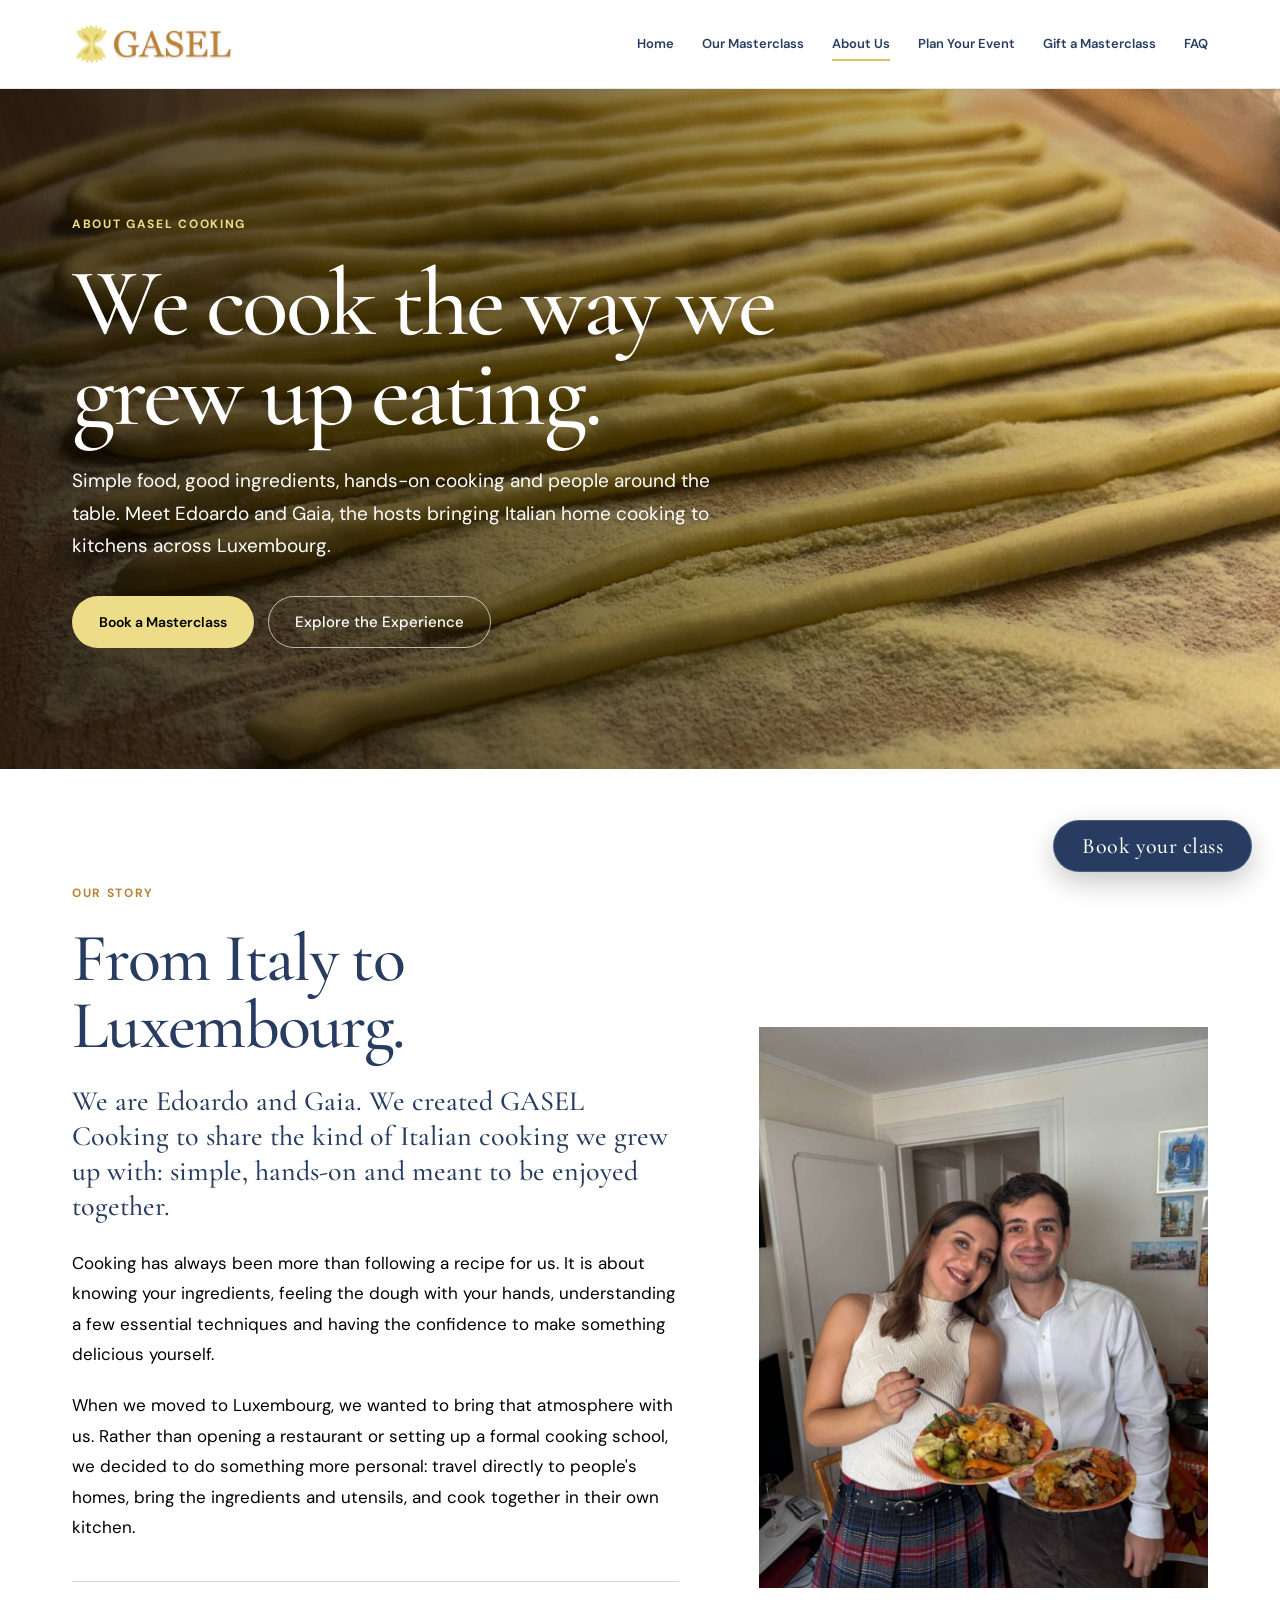
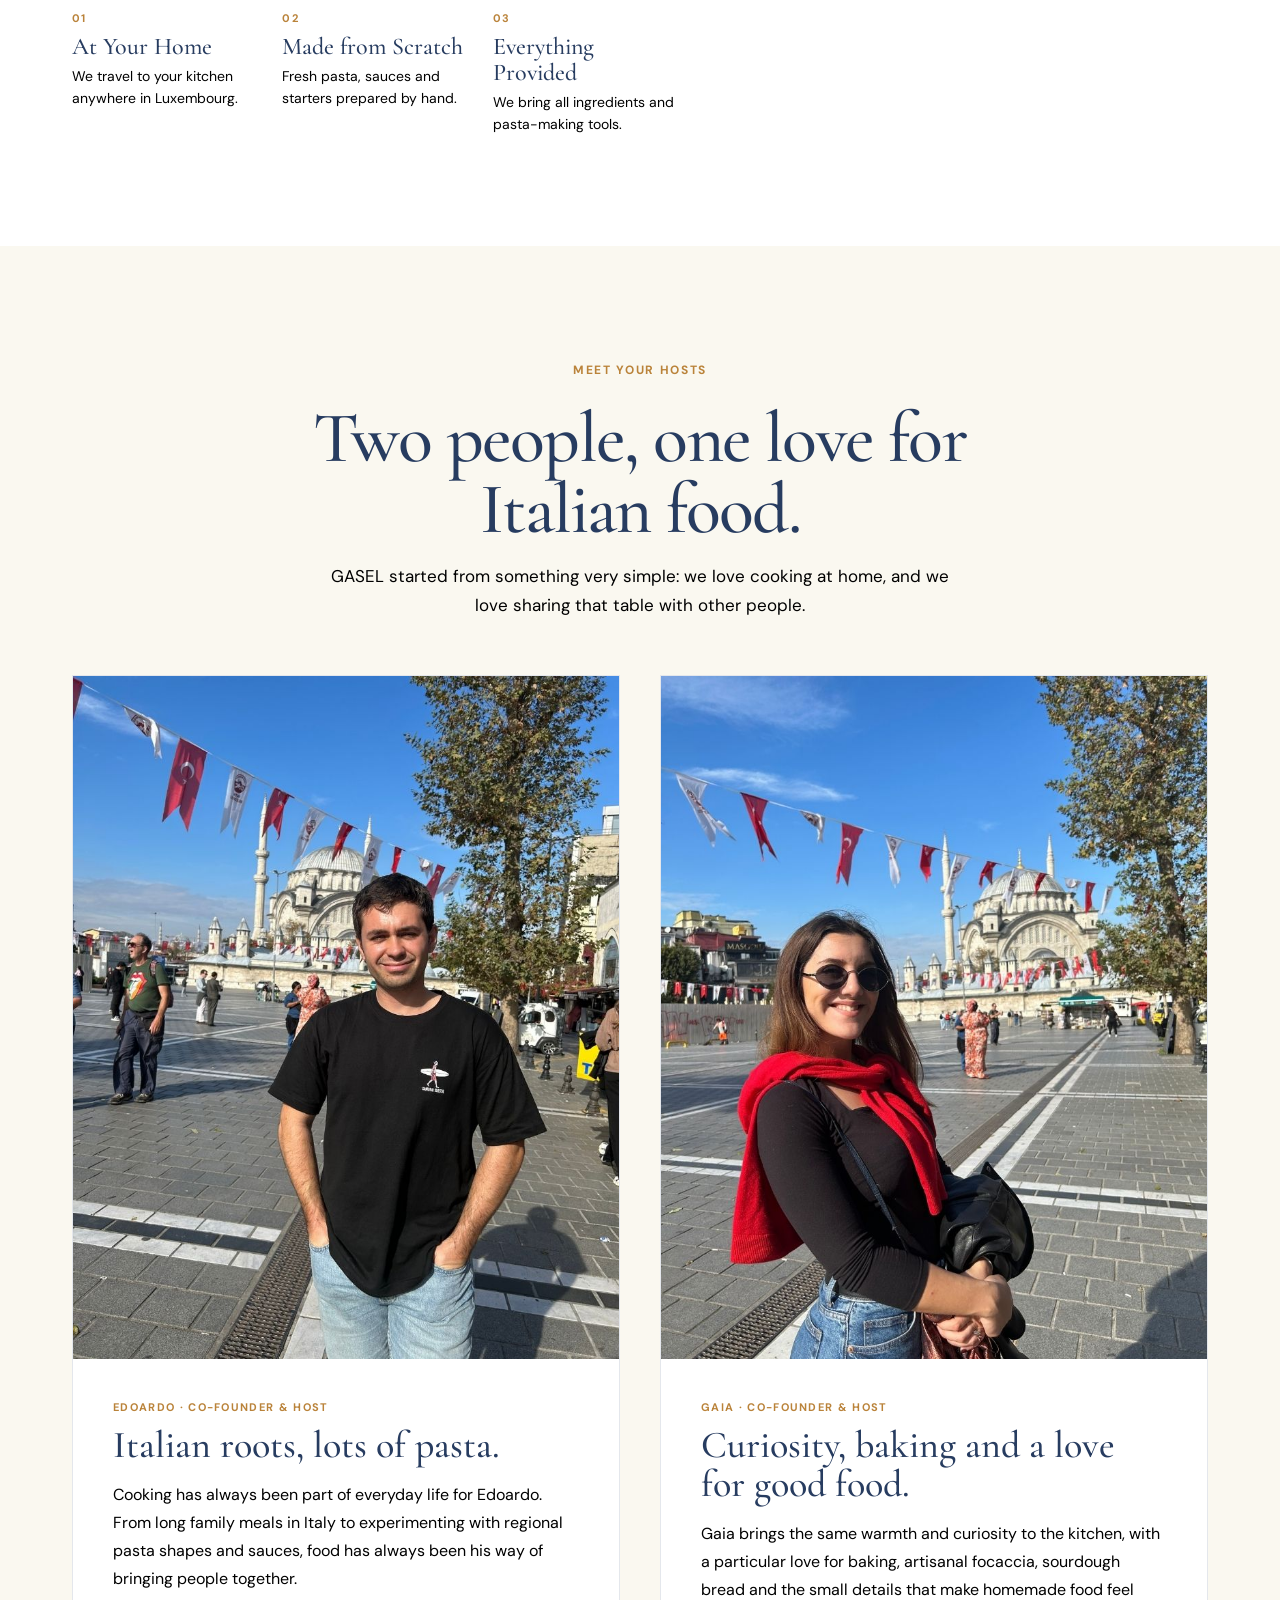
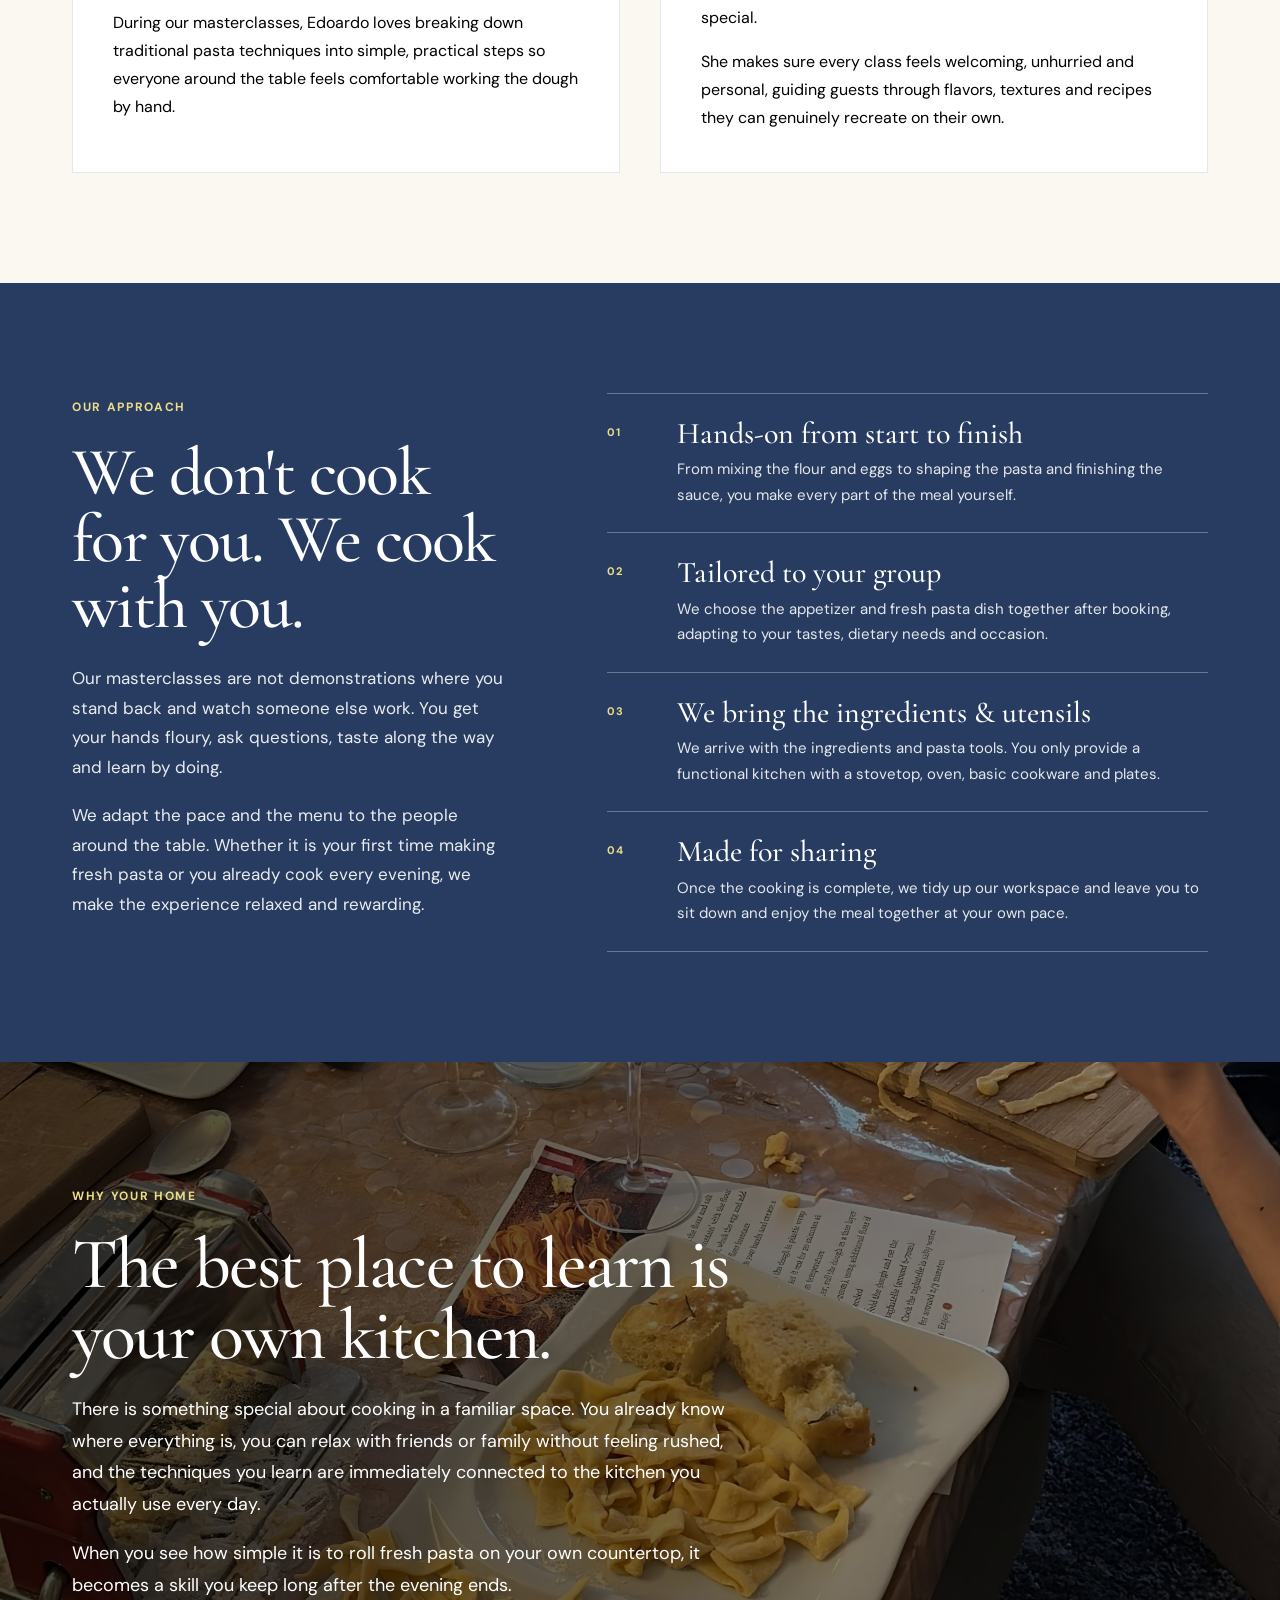
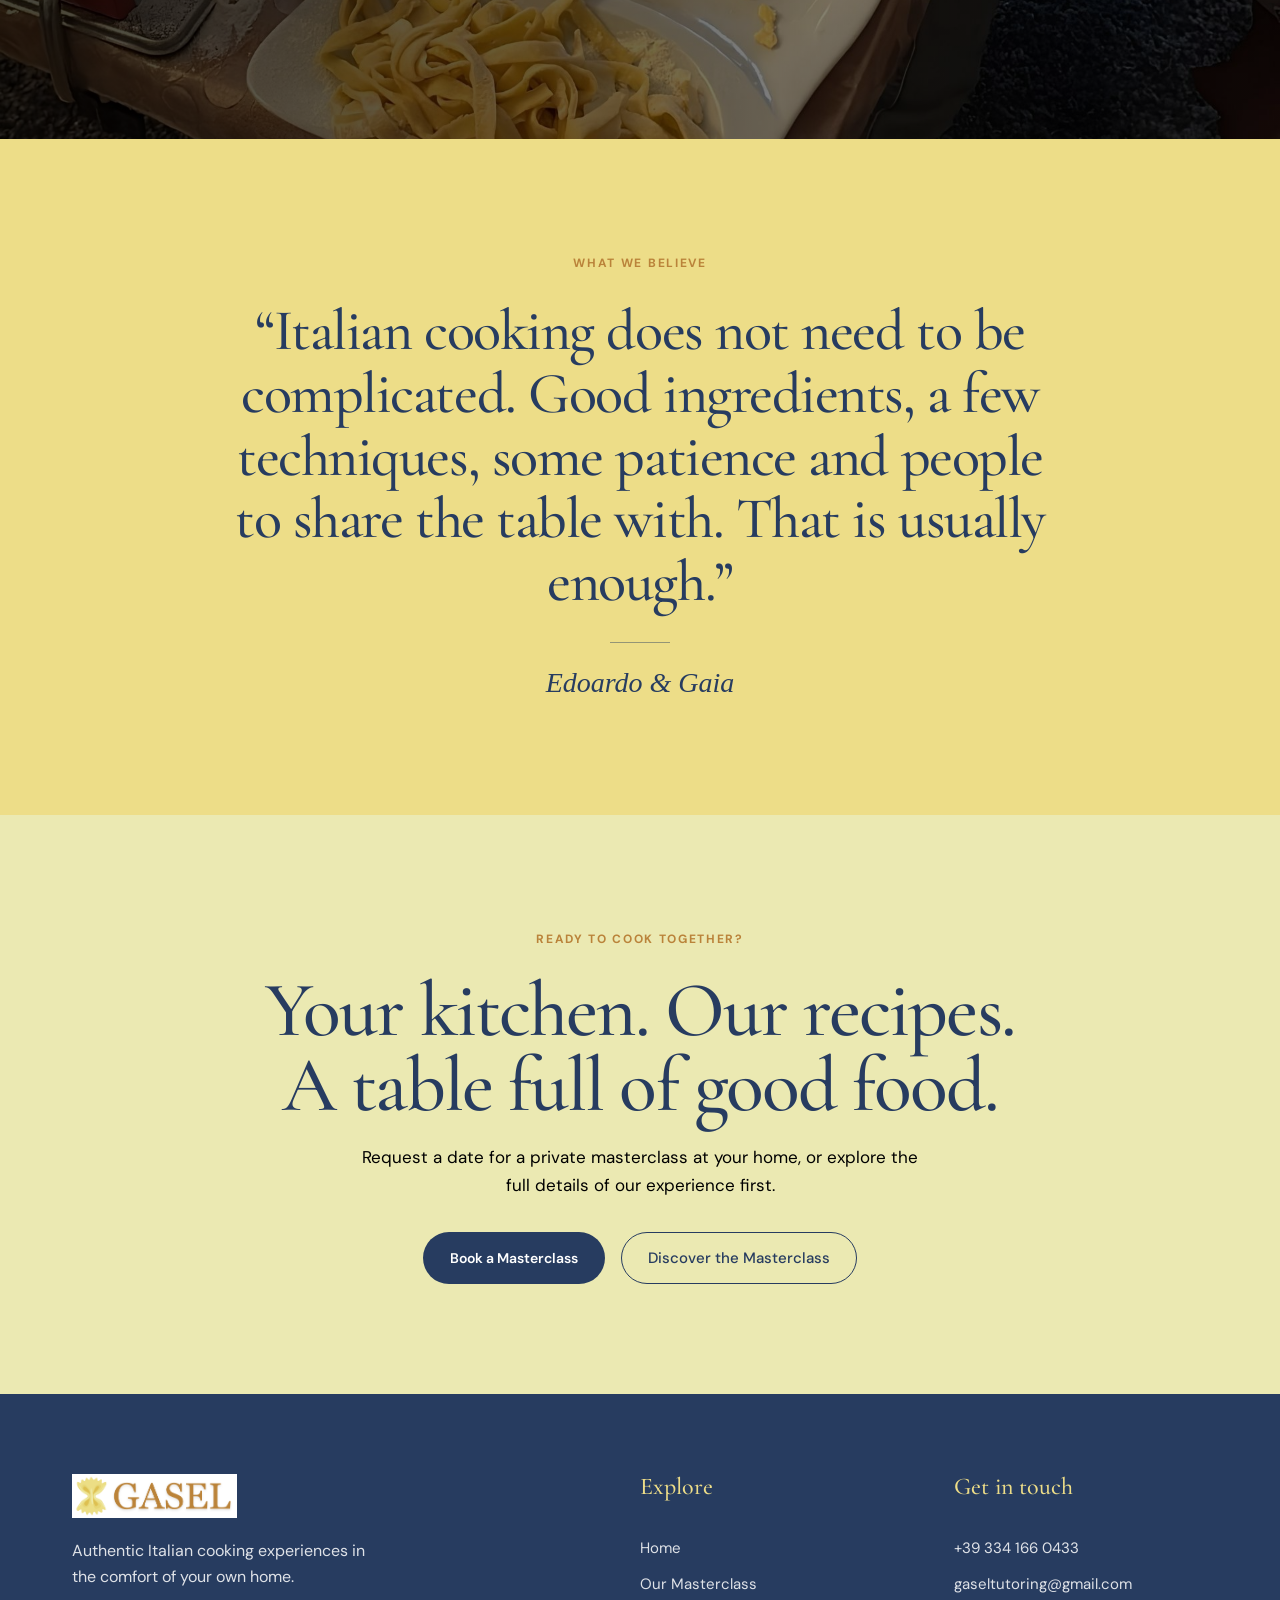
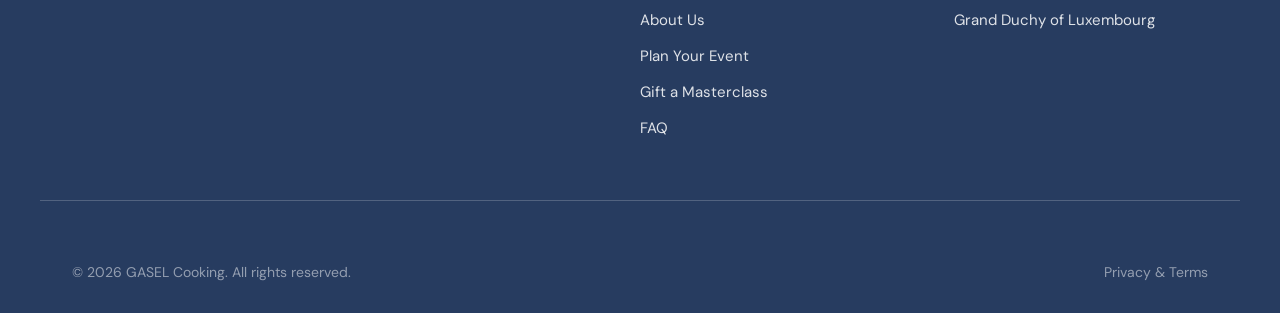
==== commit fec9425b: "Update index.html" ====
--- a/about/index.html
+++ b/about/index.html
@@ -11,11 +11,7 @@
         content="Meet Edoardo and Gaia, the couple behind GASEL Cooking. We bring authentic Italian home cooking to kitchens across Luxembourg through relaxed, hands-on experiences."
     >
 
-    <link
-        rel="icon"
-        type="image/png"
-        href="../assets/images/logo/gasel-logo.png"
-    >
+    <link rel="icon" type="image/png" href="favicon.png">
 
     <!-- Fonts -->
     <link rel="preconnect" href="https://fonts.googleapis.com">
--- a/assets/css/components.css
+++ b/assets/css/components.css
@@ -7,22 +7,16 @@
     align-items: center;
     justify-content: center;
     gap: 10px;
-
     min-height: 52px;
-
     padding-left: 26px;
     padding-right: 26px;
-
     border: 1px solid transparent;
     border-radius: var(--radius-pill);
-
     font-family: var(--font-body);
     font-size: 14px;
     font-weight: 600;
     line-height: 1;
-
     white-space: nowrap;
-
     transition:
         background-color var(--transition-normal),
         color var(--transition-normal),
@@ -83,20 +77,16 @@
 .site-header {
     position: relative;
     z-index: 1000;
-
     width: 100%;
-
     background: var(--white);
     border-bottom: 1px solid rgba(39, 60, 96, 0.12);
 }
 
 .header-inner {
     min-height: 88px;
-
     display: flex;
     align-items: center;
     justify-content: space-between;
-
     gap: 32px;
 }
 
@@ -106,13 +96,11 @@
 .site-logo {
     display: inline-flex;
     align-items: center;
-
     flex-shrink: 0;
 }
 
 .site-logo img {
     display: block;
-
     width: 165px;
     height: auto;
 }
@@ -124,40 +112,30 @@
     display: flex;
     align-items: center;
     justify-content: center;
-
     gap: 28px;
     margin-left: auto;
 }
 
 .nav-link {
     position: relative;
-
     padding-top: 8px;
     padding-bottom: 8px;
-
     font-size: 13px;
     font-weight: 600;
-
-    color: var(--blue);
-
+    color: var(--blue);
     transition: color var(--transition-fast);
 }
 
 .nav-link::after {
     content: "";
-
     position: absolute;
     left: 0;
     bottom: 1px;
-
     width: 100%;
     height: 2px;
-
     background: var(--gold);
-
     transform: scaleX(0);
     transform-origin: right;
-
     transition: transform var(--transition-normal);
 }
 
@@ -178,40 +156,30 @@
     display: flex;
     align-items: center;
     justify-content: center;
-
     gap: 28px;
     margin-left: auto;
 }
 
 .desktop-nav a {
     position: relative;
-
     padding-top: 8px;
     padding-bottom: 8px;
-
     font-size: 13px;
     font-weight: 600;
-
-    color: var(--blue);
-
+    color: var(--blue);
     transition: color var(--transition-fast);
 }
 
 .desktop-nav a::after {
     content: "";
-
     position: absolute;
     left: 0;
     bottom: 1px;
-
     width: 100%;
     height: 2px;
-
     background: var(--gold);
-
     transform: scaleX(0);
     transform-origin: right;
-
     transition: transform var(--transition-normal);
 }
 
@@ -232,22 +200,15 @@
     display: inline-flex;
     align-items: center;
     justify-content: center;
-
     min-height: 46px;
-
     padding-left: 22px;
     padding-right: 22px;
-
     border-radius: var(--radius-pill);
-
     background: var(--blue);
     color: var(--white);
-
     font-size: 13px;
     font-weight: 600;
-
     white-space: nowrap;
-
     transition:
         background-color var(--transition-normal),
         transform var(--transition-normal),
@@ -265,32 +226,24 @@
 
 .menu-toggle {
     display: none;
-
     width: 46px;
     height: 46px;
-
     padding: 0;
     border: 0;
     border-radius: 50%;
-
     background: var(--cream);
     color: var(--blue);
-
     align-items: center;
     justify-content: center;
     flex-direction: column;
-
     gap: 6px;
 }
 
 .menu-toggle span {
     display: block;
-
     width: 20px;
     height: 1.5px;
-
     background: currentColor;
-
     transition:
         transform var(--transition-normal),
         opacity var(--transition-normal);
@@ -313,25 +266,18 @@
 
 .mobile-menu {
     display: none;
-
     border-top: 1px solid rgba(39, 60, 96, 0.1);
-
     background: var(--white);
 }
 
 .mobile-menu a {
     display: block;
-
     margin-left: var(--container-padding);
     margin-right: var(--container-padding);
-
     padding-top: 15px;
     padding-bottom: 15px;
-
     border-bottom: 1px solid rgba(39, 60, 96, 0.1);
-
-    color: var(--blue);
-
+    color: var(--blue);
     font-family: var(--font-heading);
     font-size: 28px;
     font-weight: 600;
@@ -345,18 +291,13 @@
     display: flex;
     align-items: center;
     justify-content: center;
-
     min-height: 52px;
-
     margin-top: 22px;
     margin-left: var(--container-padding);
     margin-right: var(--container-padding);
-
     border-radius: var(--radius-pill);
-
     background: var(--blue);
     color: var(--white);
-
     font-family: var(--font-body);
     font-size: 14px;
     font-weight: 600;
@@ -364,110 +305,97 @@
 
 
 /* =========================================================
-   FOOTER
+   SITE FOOTER (Corrected Grid Layout)
    ========================================================= */
 
 .site-footer {
-    background: var(--blue);
-    color: var(--white);
-}
-
-.footer-main {
+    padding: 80px 0 30px;
+    background: var(--blue, #273C60);
+    color: var(--white, #FFFFFF);
+}
+
+.footer-grid {
     display: grid;
-
-    grid-template-columns: 1.5fr 1fr 1.2fr 1fr;
-
-    gap: 50px;
-
-    padding-top: 75px;
-    padding-bottom: 70px;
-}
-
-.footer-brand {
-    max-width: 280px;
-}
-
-.footer-brand .site-logo {
-    margin-bottom: 25px;
+    grid-template-columns: 2fr 1fr 1fr;
+    gap: 60px;
+    margin-bottom: 60px;
+    border-bottom: 1px solid rgba(255, 255, 255, 0.2);
+    padding-bottom: 60px;
 }
 
 .footer-brand .site-logo img {
-    width: 165px;
+    max-width: 220px;
+    height: auto;
+    margin-bottom: 20px;
 }
 
 .footer-brand p {
-    color: rgba(255, 255, 255, 0.72);
-
+    color: rgba(255, 255, 255, 0.85);
+    font-size: 16px;
+    line-height: 1.6;
+    max-width: 320px;
+}
+
+.site-footer h3 {
+    margin-bottom: 24px;
+    color: var(--yellow, #EDDD88);
+    font-family: var(--font-heading);
+    font-size: 24px;
+    font-weight: 500;
+}
+
+.footer-links {
+    display: flex;
+    flex-direction: column;
+    gap: 12px;
+}
+
+.footer-links a,
+.footer-contact a {
+    color: rgba(255, 255, 255, 0.85);
+    text-decoration: none;
+    font-size: 15px;
+    transition: color 0.2s ease;
+}
+
+.footer-links a:hover,
+.footer-contact a:hover {
+    color: var(--white, #FFFFFF);
+}
+
+.footer-contact {
+    display: flex;
+    flex-direction: column;
+    gap: 12px;
+}
+
+.footer-contact p {
+    margin: 0;
+    color: rgba(255, 255, 255, 0.85);
+    font-size: 15px;
+}
+
+.footer-bottom {
+    display: flex;
+    justify-content: space-between;
+    align-items: center;
+}
+
+.footer-bottom p {
+    margin: 0;
+    color: rgba(255, 255, 255, 0.5);
     font-size: 14px;
-    line-height: 1.7;
-}
-
-.footer-column {
-    display: flex;
-    flex-direction: column;
-
-    align-items: flex-start;
-
-    gap: 10px;
-}
-
-.footer-column h4 {
-    margin-bottom: 10px;
-
-    color: var(--yellow);
-
-    font-family: var(--font-body);
-    font-size: 11px;
-    font-weight: 700;
-    letter-spacing: 0.14em;
-    text-transform: uppercase;
-}
-
-.footer-column a,
-.footer-column span {
-    color: rgba(255, 255, 255, 0.78);
-
+}
+
+.footer-bottom a {
+    color: rgba(255, 255, 255, 0.5);
+    text-decoration: none;
     font-size: 14px;
-    line-height: 1.5;
-
-    transition: color var(--transition-fast);
-}
-
-.footer-column a:hover {
-    color: var(--yellow);
-}
-
-.footer-book-link {
-    margin-top: 12px;
-
-    font-weight: 600;
-}
-
-.footer-bottom {
-    display: flex;
-    align-items: center;
-    justify-content: space-between;
-
-    gap: 30px;
-
-    padding-top: 22px;
-    padding-bottom: 22px;
-
-    border-top: 1px solid rgba(255, 255, 255, 0.15);
-
-    color: rgba(255, 255, 255, 0.55);
-
-    font-size: 12px;
-}
-
-.footer-bottom-links {
-    display: flex;
-
-    gap: 25px;
-}
-
-.footer-bottom-links a:hover {
-    color: var(--yellow);
+    transition: color 0.2s ease;
+}
+
+.footer-bottom a:hover {
+    color: var(--white, #FFFFFF);
 }
 
 
@@ -476,7 +404,6 @@
    ========================================================= */
 
 @media (max-width: 1000px) {
-
     .main-nav,
     .desktop-nav {
         gap: 20px;
@@ -487,23 +414,18 @@
     }
 }
 
-
 @media (max-width: 900px) {
-
-    .footer-main {
-        grid-template-columns: 1.4fr 1fr 1fr;
-
+    .footer-grid {
+        grid-template-columns: 1fr 1fr;
         gap: 40px;
     }
-
-    .footer-column:last-child {
-        grid-column: 2 / 4;
-    }
-}
-
+    
+    .footer-brand {
+        grid-column: 1 / -1;
+    }
+}
 
 @media (max-width: 850px) {
-
     .header-inner {
         min-height: 76px;
     }
@@ -527,58 +449,15 @@
     }
 }
 
-
-@media (max-width: 700px) {
-
-    .footer-main {
-        grid-template-columns: 1fr 1fr;
-
-        gap: 45px 30px;
-
-        padding-top: 60px;
-        padding-bottom: 55px;
-    }
-
-    .footer-brand {
-        grid-column: 1 / -1;
-
-        max-width: 340px;
-    }
-
-    .footer-column:last-child {
-        grid-column: auto;
+@media (max-width: 600px) {
+    .footer-grid {
+        grid-template-columns: 1fr;
+        gap: 40px;
     }
 
     .footer-bottom {
         flex-direction: column;
         align-items: flex-start;
-
-        gap: 12px;
-    }
-
-    .footer-bottom-links {
-        gap: 18px;
-    }
-}
-
-
-@media (max-width: 480px) {
-
-    .footer-main {
-        grid-template-columns: 1fr;
-    }
-
-    .footer-brand {
-        grid-column: auto;
-    }
-
-    .footer-column:last-child {
-        grid-column: auto;
-    }
-
-    .footer-bottom-links {
-        flex-direction: column;
-
-        gap: 7px;
-    }
-}
+        gap: 16px;
+    }
+}
--- a/assets/css/about.css
+++ b/assets/css/about.css
@@ -1,5 +1,5 @@
 /* =========================================================
-   ABOUT PAGE
+   ABOUT US PAGE
    ========================================================= */
 
 
@@ -10,22 +10,18 @@
 .about-hero {
     position: relative;
     min-height: 680px;
-
     display: flex;
     align-items: center;
-
     overflow: hidden;
-
-    background: var(--blue);
+    background: var(--blue, #273C60);
 }
 
 .about-hero-background {
     position: absolute;
     inset: 0;
-
     z-index: 0;
-
-    background-image: url("../images/masterclass/masterclass-hero.jpg");
+    background-color: var(--blue, #273C60);
+    background-image: url("../images/about/about-hero.jpg");
     background-size: cover;
     background-position: center center;
     background-repeat: no-repeat;
@@ -34,16 +30,14 @@
 .about-hero-overlay {
     position: absolute;
     inset: 0;
-
     z-index: 1;
-
     background:
         linear-gradient(
             90deg,
-            rgba(0, 0, 0, 0.70) 0%,
-            rgba(0, 0, 0, 0.56) 35%,
-            rgba(0, 0, 0, 0.25) 70%,
-            rgba(0, 0, 0, 0.08) 100%
+            rgba(0, 0, 0, 0.68) 0%,
+            rgba(0, 0, 0, 0.52) 40%,
+            rgba(0, 0, 0, 0.24) 75%,
+            rgba(0, 0, 0, 0.10) 100%
         );
 }
 
@@ -54,325 +48,373 @@
 
 .about-hero-content {
     max-width: 820px;
-
     padding: 115px 0;
 }
 
+.about-hero .eyebrow {
+    margin-bottom: 16px;
+    color: var(--yellow, #EDDD88);
+}
+
 .about-hero h1 {
+    max-width: 760px;
     margin: 12px 0 26px;
-
-    color: var(--white);
-
-    font-family: "Cormorant Garamond", serif;
-    font-size: clamp(58px, 8vw, 104px);
-    font-weight: 500;
+    color: var(--white, #FFFFFF);
+    font-family: var(--font-heading);
+    font-size: clamp(54px, 7.5vw, 96px);
     line-height: 0.94;
-    letter-spacing: -0.035em;
+    font-weight: 500;
+    letter-spacing: -0.03em;
 }
 
 .about-hero .hero-description {
     max-width: 650px;
-
-    margin: 0;
-
-    color: var(--white);
-
+    margin-bottom: 34px;
+    color: var(--white, #FFFFFF);
     font-size: 19px;
-    line-height: 1.65;
-}
-
-
-/* =========================================================
-   STORY
+    line-height: 1.7;
+}
+
+.hero-actions {
+    display: flex;
+    flex-wrap: wrap;
+    align-items: center;
+    gap: 14px;
+}
+
+.about-hero .btn-primary {
+    background: var(--yellow, #EDDD88);
+    color: var(--black, #000000);
+}
+
+.about-hero .btn-primary:hover {
+    background: var(--gold, #E1C15B);
+}
+
+.about-hero-secondary {
+    padding: 14px 26px;
+    border: 1px solid rgba(255, 255, 255, 0.65);
+    color: var(--white, #FFFFFF);
+    background: transparent;
+    text-decoration: none;
+    font-size: 15px;
+    font-weight: 500;
+    transition: background 0.2s ease, color 0.2s ease, border-color 0.2s ease;
+}
+
+.about-hero-secondary:hover {
+    background: var(--white, #FFFFFF);
+    color: var(--blue, #273C60);
+    border-color: var(--white, #FFFFFF);
+}
+
+
+/* =========================================================
+   SHARED SECTION HEADINGS
+   ========================================================= */
+
+.about-story .eyebrow,
+.about-hosts .eyebrow,
+.about-approach .eyebrow,
+.about-home .eyebrow,
+.about-believe .eyebrow,
+.about-final-cta .eyebrow {
+    margin-bottom: 16px;
+}
+
+.section-heading {
+    max-width: 720px;
+    margin-bottom: 55px;
+}
+
+.section-heading.centered {
+    margin-left: auto;
+    margin-right: auto;
+    text-align: center;
+}
+
+.section-heading h2 {
+    margin: 10px 0 18px;
+    color: var(--blue, #273C60);
+    font-family: var(--font-heading);
+    font-size: clamp(44px, 6vw, 72px);
+    line-height: 0.98;
+    font-weight: 500;
+    letter-spacing: -0.025em;
+}
+
+.section-heading.centered > p:last-child {
+    max-width: 640px;
+    margin-left: auto;
+    margin-right: auto;
+    font-size: 17px;
+    line-height: 1.7;
+}
+
+
+/* =========================================================
+   OUR STORY
    ========================================================= */
 
 .about-story {
-    background: var(--cream);
+    background: var(--white, #FFFFFF);
 }
 
 .about-story-grid {
     display: grid;
-    grid-template-columns: minmax(0, 1fr) minmax(0, 0.9fr);
-
+    grid-template-columns: minmax(0, 1.15fr) minmax(320px, 0.85fr);
+    gap: 80px;
+    align-items: center;
+}
+
+.about-story-text h2 {
+    margin: 10px 0 24px;
+    color: var(--blue, #273C60);
+    font-family: var(--font-heading);
+    font-size: clamp(44px, 6vw, 68px);
+    line-height: 0.98;
+    font-weight: 500;
+    letter-spacing: -0.025em;
+}
+
+.about-story-text .lead {
+    margin-bottom: 24px;
+    color: var(--blue, #273C60);
+    font-family: var(--font-heading);
+    font-size: 28px;
+    line-height: 1.25;
+    font-weight: 500;
+}
+
+.about-story-text p:not(.eyebrow):not(.lead) {
+    margin-bottom: 20px;
+    font-size: 17px;
+    line-height: 1.8;
+}
+
+.about-story-pillars {
+    display: grid;
+    grid-template-columns: repeat(3, minmax(0, 1fr));
+    gap: 24px;
+    margin-top: 38px;
+    padding-top: 28px;
+    border-top: 1px solid rgba(39, 60, 96, 0.22);
+}
+
+.story-pillar span {
+    display: block;
+    margin-bottom: 6px;
+    color: var(--brown, #BA833A);
+    font-size: 11px;
+    font-weight: 700;
+    letter-spacing: 0.12em;
+}
+
+.story-pillar strong {
+    display: block;
+    margin-bottom: 6px;
+    color: var(--blue, #273C60);
+    font-family: var(--font-heading);
+    font-size: 24px;
+    line-height: 1.1;
+    font-weight: 500;
+}
+
+.story-pillar p {
+    margin: 0 !important;
+    font-size: 14px !important;
+    line-height: 1.55 !important;
+}
+
+.about-story-image-frame {
+    position: relative;
+    width: 100%;
+    aspect-ratio: 4 / 5;
+    overflow: hidden;
+    background: var(--cream, #EBE9B2);
+}
+
+.about-story-image-frame img {
+    width: 100%;
+    height: 100%;
+    object-fit: cover;
+    display: block;
+}
+
+
+/* =========================================================
+   MEET YOUR HOSTS (EDOARDO & GAIA)
+   ========================================================= */
+
+.about-hosts {
+    background: #FAF8F0;
+}
+
+.about-hosts-grid {
+    display: grid;
+    grid-template-columns: repeat(2, minmax(0, 1fr));
+    gap: 40px;
+}
+
+.about-person {
+    display: flex;
+    flex-direction: column;
+    background: var(--white, #FFFFFF);
+    border: 1px solid rgba(39, 60, 96, 0.12);
+}
+
+.about-person-image {
+    width: 100%;
+    aspect-ratio: 4 / 5;
+    overflow: hidden;
+    background: var(--cream, #EBE9B2);
+}
+
+.about-person-image img {
+    width: 100%;
+    height: 100%;
+    object-fit: cover;
+    display: block;
+}
+
+.about-person-content {
+    padding: 40px;
+}
+
+.person-label {
+    margin-bottom: 10px;
+    color: var(--brown, #BA833A);
+    font-size: 11px;
+    font-weight: 700;
+    letter-spacing: 0.12em;
+    text-transform: uppercase;
+}
+
+.about-person-content h3 {
+    margin: 0 0 16px;
+    color: var(--blue, #273C60);
+    font-family: var(--font-heading);
+    font-size: 38px;
+    line-height: 1.02;
+    font-weight: 500;
+}
+
+.about-person-content p:not(.person-label) {
+    margin-bottom: 16px;
+    font-size: 16px;
+    line-height: 1.75;
+}
+
+.about-person-content p:last-child {
+    margin-bottom: 0;
+}
+
+
+/* =========================================================
+   OUR APPROACH (DEEP NAVY SECTION)
+   ========================================================= */
+
+.about-approach {
+    background: var(--blue, #273C60);
+    color: var(--white, #FFFFFF);
+}
+
+.about-approach-grid {
+    display: grid;
+    grid-template-columns: minmax(280px, 0.85fr) minmax(0, 1.15fr);
     gap: 90px;
-
-    align-items: center;
-}
-
-.about-story-text {
-    max-width: 620px;
-}
-
-.about-story-text h2 {
-    margin: 14px 0 30px;
-
-    color: var(--blue);
-
-    font-family: "Cormorant Garamond", serif;
-    font-size: clamp(48px, 5vw, 72px);
-    font-weight: 500;
+    align-items: start;
+}
+
+.about-approach-heading .eyebrow {
+    color: var(--yellow, #EDDD88);
+}
+
+.about-approach-heading h2 {
+    margin: 10px 0 24px;
+    color: var(--white, #FFFFFF);
+    font-family: var(--font-heading);
+    font-size: clamp(44px, 5.5vw, 68px);
     line-height: 0.98;
-    letter-spacing: -0.025em;
-}
-
-.about-story-text p:not(.eyebrow) {
-    margin: 0 0 20px;
-
-    color: var(--black);
-
+    font-weight: 500;
+}
+
+.about-approach-heading p:not(.eyebrow) {
+    margin-bottom: 18px;
+    color: rgba(255, 255, 255, 0.9);
     font-size: 17px;
     line-height: 1.75;
 }
 
-.about-story-text p:last-child {
-    margin-bottom: 0;
-}
-
-.about-story-image {
+.about-values {
+    border-top: 1px solid rgba(255, 255, 255, 0.3);
+}
+
+.about-value {
+    display: grid;
+    grid-template-columns: 50px 1fr;
+    gap: 20px;
+    padding: 24px 0;
+    border-bottom: 1px solid rgba(255, 255, 255, 0.3);
+}
+
+.about-value-number {
+    color: var(--yellow, #EDDD88);
+    font-size: 11px;
+    font-weight: 700;
+    letter-spacing: 0.12em;
+    padding-top: 6px;
+}
+
+.about-value h3 {
+    margin: 0 0 8px;
+    color: var(--white, #FFFFFF);
+    font-family: var(--font-heading);
+    font-size: 30px;
+    line-height: 1.05;
+    font-weight: 500;
+}
+
+.about-value p {
+    margin: 0;
+    color: rgba(255, 255, 255, 0.88);
+    font-size: 15px;
+    line-height: 1.7;
+}
+
+
+/* =========================================================
+   WHY YOUR HOME (FULL-BLEED IMAGE BANNER)
+   ========================================================= */
+
+.about-home {
     position: relative;
-
-    min-height: 600px;
-}
-
-.about-story-image-inner {
+    padding: 120px 0;
+    overflow: hidden;
+    background: var(--blue, #273C60);
+}
+
+.about-home-background {
     position: absolute;
     inset: 0;
-
-    background-image: url("../images/masterclass/masterclass-experience.jpg");
+    z-index: 0;
+    background-color: var(--blue, #273C60);
+    background-image: url("../images/about/about-home.jpg");
     background-size: cover;
     background-position: center center;
     background-repeat: no-repeat;
 }
 
-
-/* =========================================================
-   EDOARDO & GAIA
-   ========================================================= */
-
-.about-us {
-    background: var(--white);
-}
-
-.about-us-heading {
-    max-width: 760px;
-
-    margin-bottom: 70px;
-}
-
-.about-us-heading h2 {
-    margin: 14px 0 22px;
-
-    color: var(--blue);
-
-    font-family: "Cormorant Garamond", serif;
-    font-size: clamp(48px, 5vw, 72px);
-    font-weight: 500;
-    line-height: 0.98;
-    letter-spacing: -0.025em;
-}
-
-.about-us-heading > p:last-child {
-    max-width: 600px;
-
-    margin: 0;
-
-    color: var(--black);
-
-    font-size: 18px;
-    line-height: 1.7;
-}
-
-.about-us-grid {
-    display: grid;
-    grid-template-columns: repeat(2, minmax(0, 1fr));
-
-    gap: 35px;
-}
-
-.about-person {
-    background: var(--cream);
-}
-
-.about-person-image {
-    min-height: 480px;
-
-    background-size: cover;
-    background-position: center center;
-    background-repeat: no-repeat;
-}
-
-.about-person-edo .about-person-image {
-    background-image: url("../images/masterclass/masterclass-experience.jpg");
-}
-
-.about-person-gaia .about-person-image {
-    background-image: url("../images/masterclass/masterclass-hero.jpg");
-}
-
-.about-person-content {
-    padding: 38px 40px 42px;
-}
-
-.person-label {
-    margin: 0 0 10px;
-
-    color: var(--gold);
-
-    font-size: 12px;
-    font-weight: 700;
-    letter-spacing: 0.16em;
-    text-transform: uppercase;
-}
-
-.about-person-content h3 {
-    margin: 0 0 16px;
-
-    color: var(--blue);
-
-    font-family: "Cormorant Garamond", serif;
-    font-size: 38px;
-    font-weight: 500;
-    line-height: 1;
-}
-
-.about-person-content p:last-child {
-    max-width: 500px;
-
-    margin: 0;
-
-    color: var(--black);
-
-    font-size: 16px;
-    line-height: 1.7;
-}
-
-
-/* =========================================================
-   APPROACH
-   ========================================================= */
-
-.about-approach {
-    background: var(--blue);
-}
-
-.about-approach-grid {
-    display: grid;
-    grid-template-columns: minmax(0, 0.9fr) minmax(0, 1.1fr);
-
-    gap: 100px;
-
-    align-items: start;
-}
-
-.about-approach-heading h2 {
-    margin: 14px 0 0;
-
-    color: var(--white);
-
-    font-family: "Cormorant Garamond", serif;
-    font-size: clamp(48px, 5vw, 72px);
-    font-weight: 500;
-    line-height: 0.98;
-    letter-spacing: -0.025em;
-}
-
-.about-approach-content > p {
-    margin: 0 0 24px;
-
-    color: var(--white);
-
-    font-size: 18px;
-    line-height: 1.75;
-}
-
-.about-values {
-    margin-top: 55px;
-
-    border-top: 1px solid rgba(255, 255, 255, 0.35);
-}
-
-.about-value {
-    display: grid;
-    grid-template-columns: 55px 1fr;
-
-    gap: 25px;
-
-    padding: 27px 0;
-
-    border-bottom: 1px solid rgba(255, 255, 255, 0.35);
-}
-
-.about-value-number {
-    padding-top: 3px;
-
-    color: var(--yellow);
-
-    font-size: 13px;
-    font-weight: 700;
-    letter-spacing: 0.08em;
-}
-
-.about-value h3 {
-    margin: 0 0 6px;
-
-    color: var(--white);
-
-    font-family: "Cormorant Garamond", serif;
-    font-size: 31px;
-    font-weight: 500;
-}
-
-.about-value p {
-    margin: 0;
-
-    color: var(--white);
-
-    font-size: 15px;
-    line-height: 1.6;
-}
-
-
-/* =========================================================
-   WHY AT HOME
-   ========================================================= */
-
-.about-home {
-    position: relative;
-
-    min-height: 650px;
-
-    display: flex;
-    align-items: center;
-
-    overflow: hidden;
-
-    background: var(--blue);
-}
-
-.about-home-background {
-    position: absolute;
-    inset: 0;
-
-    z-index: 0;
-
-    background-image: url("../images/masterclass/masterclass-pasta.jpg");
-    background-size: cover;
-    background-position: center center;
-    background-repeat: no-repeat;
-}
-
 .about-home-overlay {
     position: absolute;
     inset: 0;
-
     z-index: 1;
-
     background:
         linear-gradient(
             90deg,
-            rgba(0, 0, 0, 0.74) 0%,
-            rgba(0, 0, 0, 0.57) 45%,
-            rgba(0, 0, 0, 0.18) 100%
+            rgba(0, 0, 0, 0.72) 0%,
+            rgba(0, 0, 0, 0.56) 50%,
+            rgba(0, 0, 0, 0.30) 100%
         );
 }
 
@@ -382,322 +424,243 @@
 }
 
 .about-home-content {
-    max-width: 720px;
-
+    max-width: 680px;
+}
+
+.about-home-content .eyebrow {
+    color: var(--yellow, #EDDD88);
+}
+
+.about-home-content h2 {
+    margin: 10px 0 24px;
+    color: var(--white, #FFFFFF);
+    font-family: var(--font-heading);
+    font-size: clamp(44px, 6vw, 72px);
+    line-height: 0.98;
+    font-weight: 500;
+}
+
+.about-home-content p:not(.eyebrow) {
+    margin-bottom: 18px;
+    color: var(--white, #FFFFFF);
+    font-size: 18px;
+    line-height: 1.75;
+}
+
+
+/* =========================================================
+   WHAT WE BELIEVE (QUOTE)
+   ========================================================= */
+
+.about-believe {
+    background: var(--yellow, #EDDD88);
+}
+
+.about-believe-inner {
+    max-width: 820px;
+    margin: 0 auto;
+    text-align: center;
+}
+
+.about-believe-inner h2 {
+    margin: 14px 0 28px;
+    color: var(--blue, #273C60);
+    font-family: var(--font-heading);
+    font-size: clamp(36px, 5vw, 58px);
+    line-height: 1.08;
+    font-weight: 500;
+}
+
+.about-believe-line {
+    width: 60px;
+    height: 1px;
+    margin: 0 auto 18px;
+    background: var(--blue, #273C60);
+    opacity: 0.45;
+}
+
+.about-signature {
+    color: var(--blue, #273C60);
+    font-family: var(--font-heading);
+    font-size: 28px;
+    font-style: italic;
+    font-weight: 500;
+}
+
+
+/* =========================================================
+   FINAL CTA
+   ========================================================= */
+
+.about-final-cta {
     padding: 110px 0;
-}
-
-.about-home-content h2 {
-    margin: 14px 0 28px;
-
-    color: var(--white);
-
-    font-family: "Cormorant Garamond", serif;
-    font-size: clamp(48px, 5vw, 76px);
-    font-weight: 500;
+    background: var(--cream, #EBE9B2);
+}
+
+.about-final-cta-inner {
+    max-width: 760px;
+    margin: 0 auto;
+    text-align: center;
+}
+
+.about-final-cta-inner h2 {
+    margin: 10px 0 20px;
+    color: var(--blue, #273C60);
+    font-family: var(--font-heading);
+    font-size: clamp(46px, 6.5vw, 78px);
     line-height: 0.96;
-    letter-spacing: -0.025em;
-}
-
-.about-home-content p:not(.eyebrow) {
-    margin: 0 0 20px;
-
-    color: var(--white);
-
-    font-size: 18px;
+    font-weight: 500;
+}
+
+.about-final-cta-inner > p:not(.eyebrow) {
+    max-width: 580px;
+    margin: 0 auto 32px;
+    color: var(--black, #000000);
+    font-size: 17px;
     line-height: 1.7;
 }
 
-
-/* =========================================================
-   WHAT WE BELIEVE
-   ========================================================= */
-
-.about-believe {
-    background: var(--cream);
-}
-
-.about-believe-inner {
-    max-width: 900px;
-
-    margin: 0 auto;
-
-    text-align: center;
-}
-
-.about-believe-inner h2 {
-    margin: 15px 0 25px;
-
-    color: var(--blue);
-
-    font-family: "Cormorant Garamond", serif;
-    font-size: clamp(50px, 6vw, 82px);
-    font-weight: 500;
-    line-height: 0.95;
-    letter-spacing: -0.03em;
-}
-
-.about-believe-text {
-    max-width: 620px;
-
-    margin: 0 auto;
-
-    color: var(--black);
-
-    font-size: 19px;
-    line-height: 1.7;
-}
-
-.about-believe-line {
-    width: 70px;
-    height: 2px;
-
-    margin: 45px auto 24px;
-
-    background: var(--gold);
-}
-
-.about-signature {
-    margin: 0;
-
-    color: var(--blue);
-
-    font-family: "Cormorant Garamond", serif;
-    font-size: 29px;
-    font-style: italic;
-}
-
-
-/* =========================================================
-   FINAL CTA
-   ========================================================= */
-
-.about-final-cta {
-    background: var(--yellow);
-}
-
-.about-final-cta-inner {
-    display: grid;
-    grid-template-columns: minmax(0, 1fr) auto;
-
-    gap: 60px;
-
+.about-final-cta-actions {
+    display: flex;
+    flex-wrap: wrap;
+    justify-content: center;
     align-items: center;
-}
-
-.about-final-cta h2 {
-    max-width: 800px;
-
-    margin: 14px 0 0;
-
-    color: var(--blue);
-
-    font-family: "Cormorant Garamond", serif;
-    font-size: clamp(48px, 5vw, 72px);
-    font-weight: 500;
-    line-height: 0.97;
-    letter-spacing: -0.025em;
-}
-
-.about-final-cta-action {
-    flex-shrink: 0;
-}
-
-
-/* =========================================================
-   RESPONSIVE
-   ========================================================= */
-
-@media (max-width: 1000px) {
-
-    .about-story-grid {
-        grid-template-columns: 1fr;
-
-        gap: 55px;
-    }
-
-    .about-story-text {
-        max-width: 760px;
-    }
-
-    .about-story-image {
-        min-height: 500px;
-    }
-
+    gap: 16px;
+}
+
+.about-cta-secondary {
+    padding: 14px 26px;
+    border: 1px solid var(--blue, #273C60);
+    color: var(--blue, #273C60);
+    background: transparent;
+    text-decoration: none;
+    font-size: 15px;
+    font-weight: 500;
+    transition: background 0.2s ease, color 0.2s ease;
+}
+
+.about-cta-secondary:hover {
+    background: var(--blue, #273C60);
+    color: var(--white, #FFFFFF);
+}
+
+
+/* =========================================================
+   CUSTOM FLOATING BOOKING BUTTON
+   ========================================================= */
+
+.floating-book-btn {
+    position: fixed;
+    right: 28px;
+    bottom: 28px;
+    z-index: 999;
+
+    padding: 14px 28px;
+
+    background: var(--blue, #273C60);
+    color: var(--white, #FFFFFF);
+    border: 1px solid rgba(255, 255, 255, 0.18);
+    border-radius: 999px;
+
+    font-family: var(--font-heading);
+    font-size: 22px;
+    font-weight: 500;
+    letter-spacing: 0.02em;
+    line-height: 1;
+
+    box-shadow: 0 10px 28px rgba(0, 0, 0, 0.22);
+    cursor: pointer;
+    transition: background 0.2s ease, color 0.2s ease, transform 0.2s ease;
+}
+
+.floating-book-btn:hover {
+    background: var(--gold, #E1C15B);
+    color: var(--black, #000000);
+    transform: translateY(-2px);
+}
+
+
+/* =========================================================
+   RESPONSIVE: TABLET & MOBILE
+   ========================================================= */
+
+@media (max-width: 900px) {
+    .about-story-grid,
     .about-approach-grid {
         grid-template-columns: 1fr;
-
-        gap: 55px;
-    }
-
-    .about-approach-heading {
-        max-width: 760px;
-    }
-
-}
-
-
-@media (max-width: 850px) {
-
+        gap: 50px;
+    }
+
+    .about-story-media {
+        max-width: 540px;
+    }
+
+    .about-hosts-grid {
+        grid-template-columns: 1fr;
+        gap: 32px;
+    }
+}
+
+@media (max-width: 700px) {
     .about-hero {
         min-height: 620px;
+        align-items: flex-end;
     }
 
     .about-hero-content {
-        padding: 100px 0;
-    }
-
-    .about-us-grid {
+        padding: 80px 0 65px;
+    }
+
+    .about-hero h1 {
+        font-size: 50px;
+    }
+
+    .about-hero .hero-description {
+        font-size: 16px;
+    }
+
+    .hero-actions,
+    .about-final-cta-actions {
+        flex-direction: column;
+        align-items: stretch;
+    }
+
+    .hero-actions .btn,
+    .about-final-cta-actions .btn {
+        width: 100%;
+        text-align: center;
+    }
+
+    .about-story-pillars {
         grid-template-columns: 1fr;
-
-        gap: 30px;
-    }
-
-    .about-person-image {
-        min-height: 520px;
+        gap: 18px;
+    }
+
+    .about-person-content {
+        padding: 28px;
+    }
+
+    .about-person-content h3 {
+        font-size: 32px;
+    }
+
+    .about-value {
+        grid-template-columns: 40px 1fr;
+        gap: 15px;
     }
 
     .about-home {
-        min-height: 600px;
-    }
-
-    .about-home-content {
-        padding: 90px 0;
-    }
-
-    .about-final-cta-inner {
-        grid-template-columns: 1fr;
-
-        gap: 35px;
-    }
-
-}
-
-
-@media (max-width: 700px) {
-
-    .about-hero {
-        min-height: 620px;
-    }
-
-    .about-hero-background {
-        background-position: 60% center;
-    }
-
-    .about-hero-overlay {
-        background:
-            linear-gradient(
-                180deg,
-                rgba(0, 0, 0, 0.30) 0%,
-                rgba(0, 0, 0, 0.62) 55%,
-                rgba(0, 0, 0, 0.76) 100%
-            );
-    }
-
-    .about-hero-content {
-        padding: 90px 0 80px;
-    }
-
-    .about-hero h1 {
-        font-size: clamp(52px, 15vw, 76px);
-    }
-
-    .about-hero .hero-description {
-        font-size: 17px;
-        line-height: 1.6;
-    }
-
-
-    .about-story-grid {
-        gap: 40px;
-    }
-
-    .about-story-image {
-        min-height: 430px;
-    }
-
-
-    .about-us-heading {
-        margin-bottom: 45px;
-    }
-
-    .about-person-image {
-        min-height: 420px;
-    }
-
-    .about-person-content {
-        padding: 30px 28px 34px;
-    }
-
-
-    .about-value {
-        grid-template-columns: 42px 1fr;
-
-        gap: 18px;
-    }
-
-
-    .about-home {
-        min-height: 620px;
-    }
-
-    .about-home-background {
-        background-position: center center;
-    }
-
-    .about-home-overlay {
-        background:
-            linear-gradient(
-                180deg,
-                rgba(0, 0, 0, 0.35) 0%,
-                rgba(0, 0, 0, 0.70) 60%,
-                rgba(0, 0, 0, 0.80) 100%
-            );
-    }
-
-    .about-home-content {
-        padding: 90px 0;
-    }
-
-}
-
-
-@media (max-width: 480px) {
-
-    .about-hero {
-        min-height: 570px;
-    }
-
-    .about-hero-content {
-        padding: 80px 0 70px;
-    }
-
-    .about-story-image {
-        min-height: 360px;
-    }
-
-    .about-person-image {
-        min-height: 350px;
-    }
-
-    .about-person-content {
-        padding: 27px 24px 30px;
-    }
-
-    .about-person-content h3 {
-        font-size: 34px;
-    }
-
-    .about-home {
-        min-height: 570px;
-    }
-
-    .about-home-content {
-        padding: 75px 0;
-    }
-
-    .about-believe-inner h2 {
-        font-size: 50px;
-    }
-
-}
+        padding: 80px 0;
+    }
+
+    .about-final-cta {
+        padding: 80px 0;
+    }
+
+    .floating-book-btn {
+        right: 18px;
+        bottom: 18px;
+        padding: 12px 22px;
+        font-size: 20px;
+    }
+}
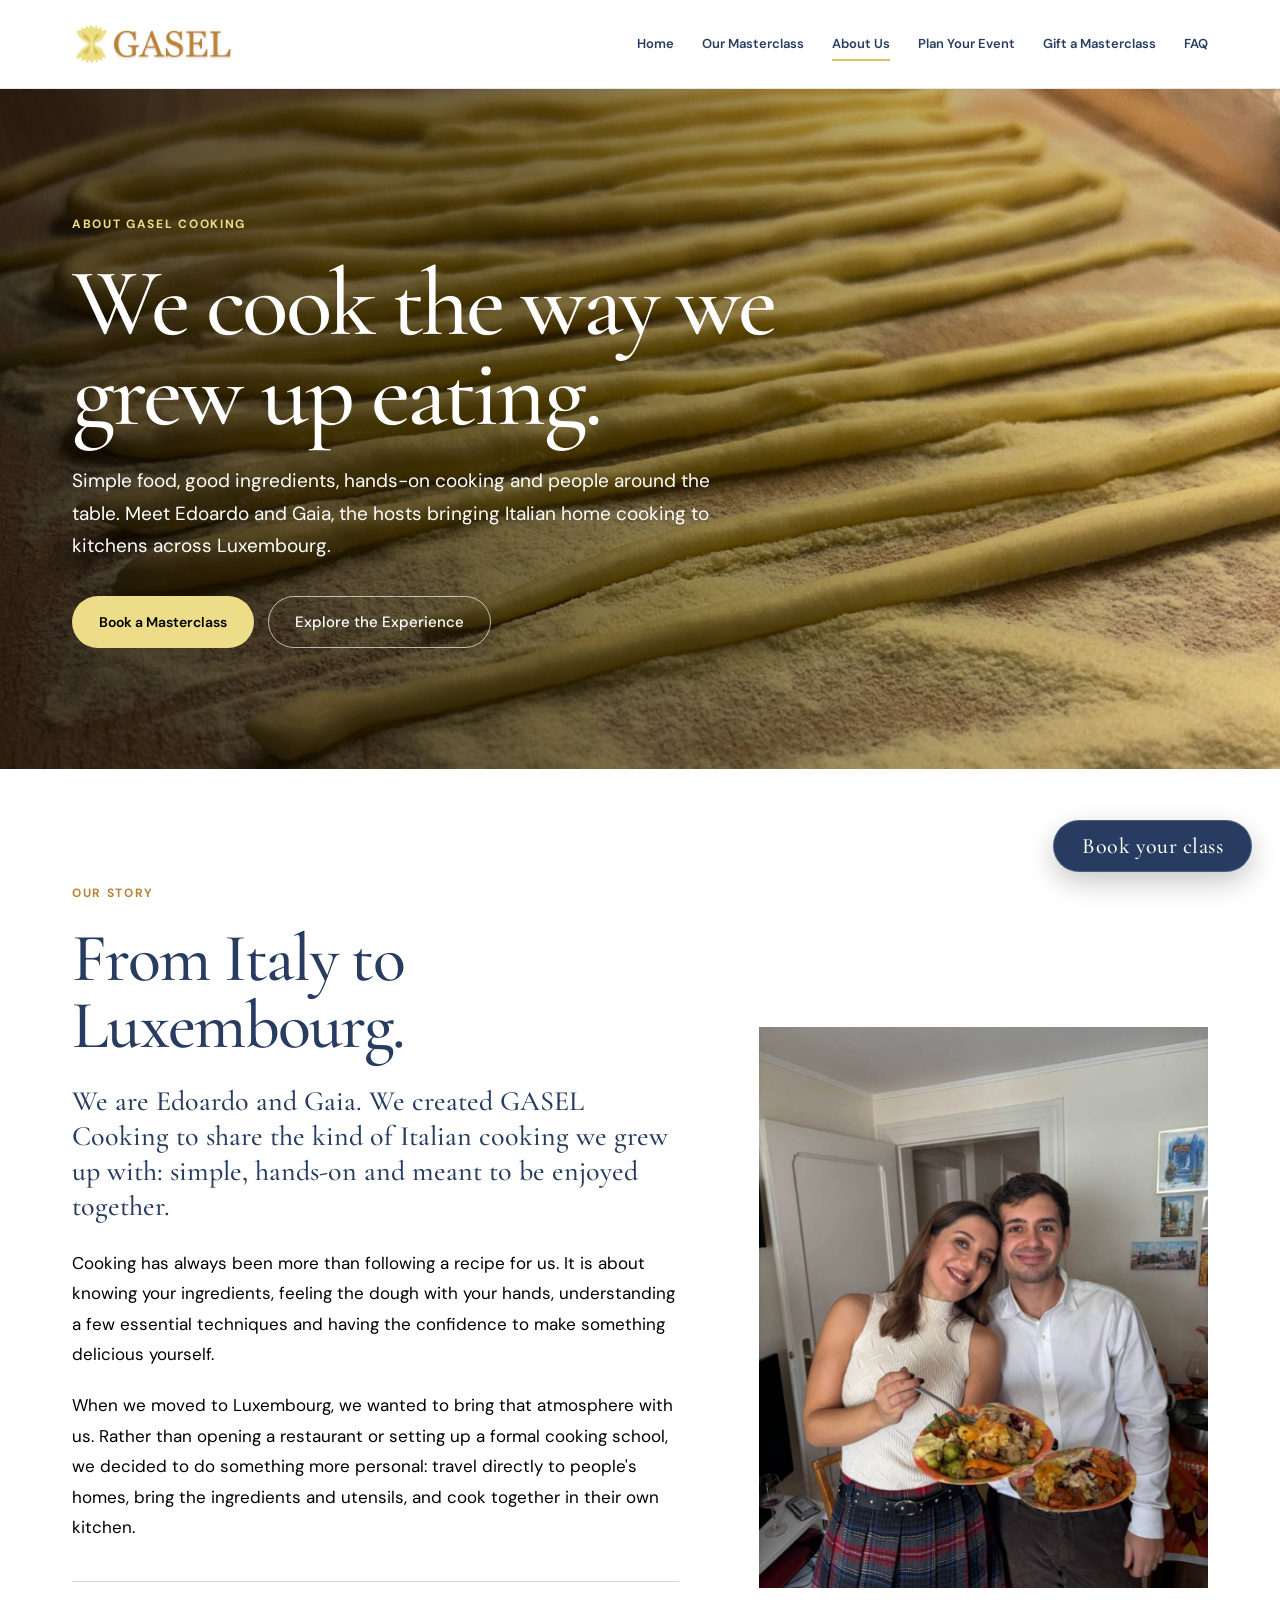
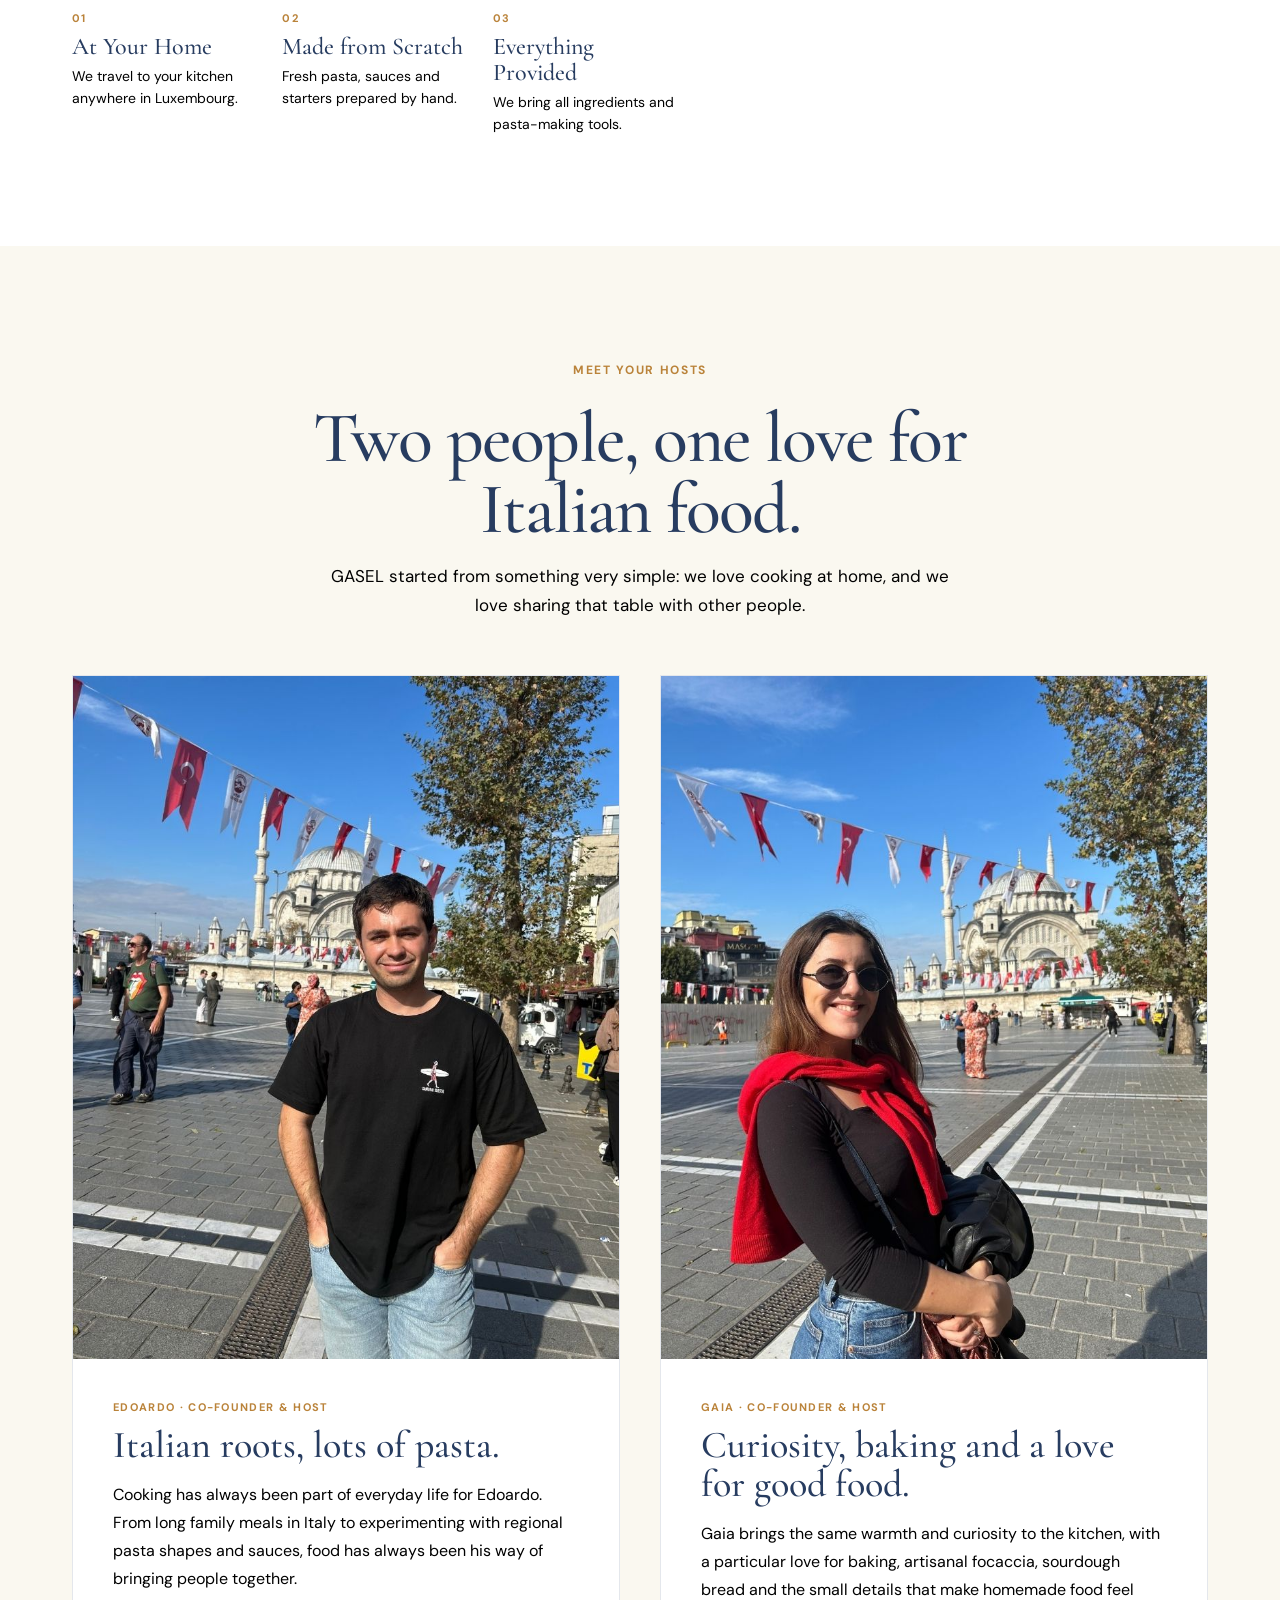
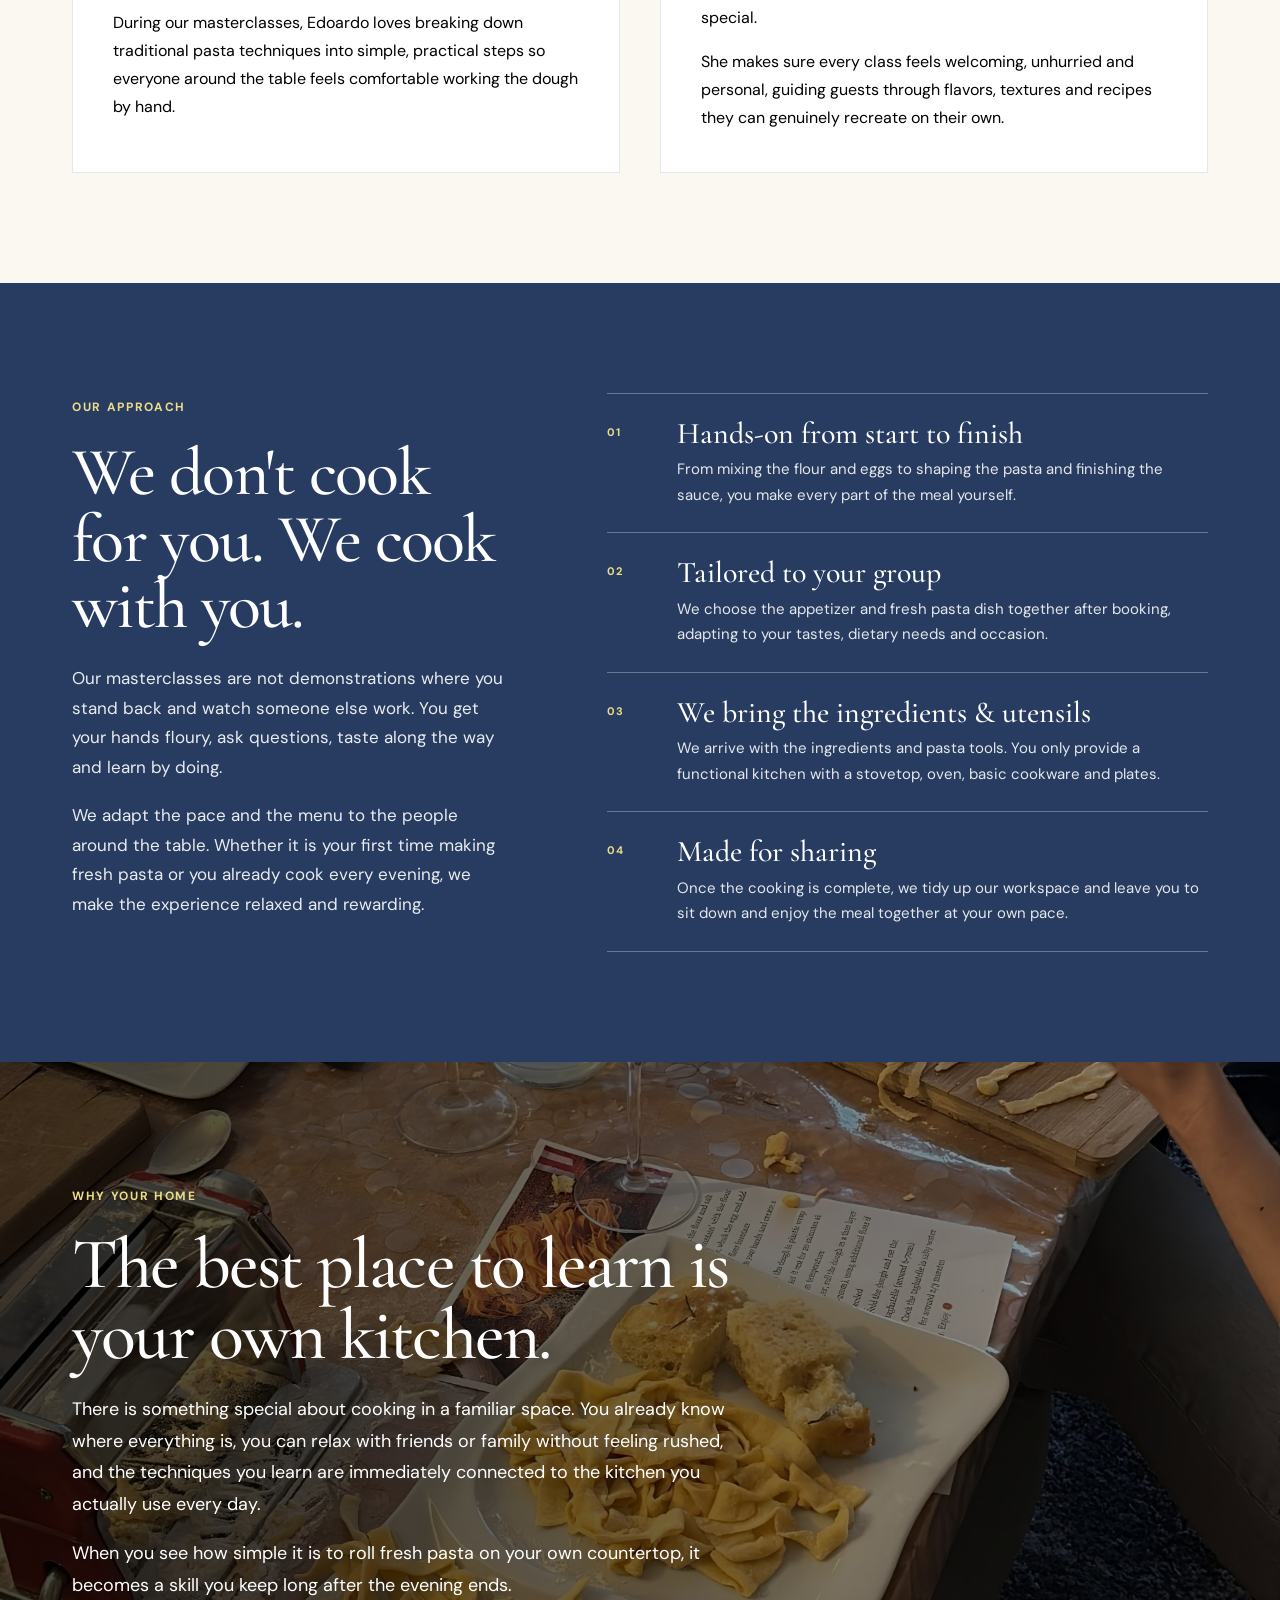
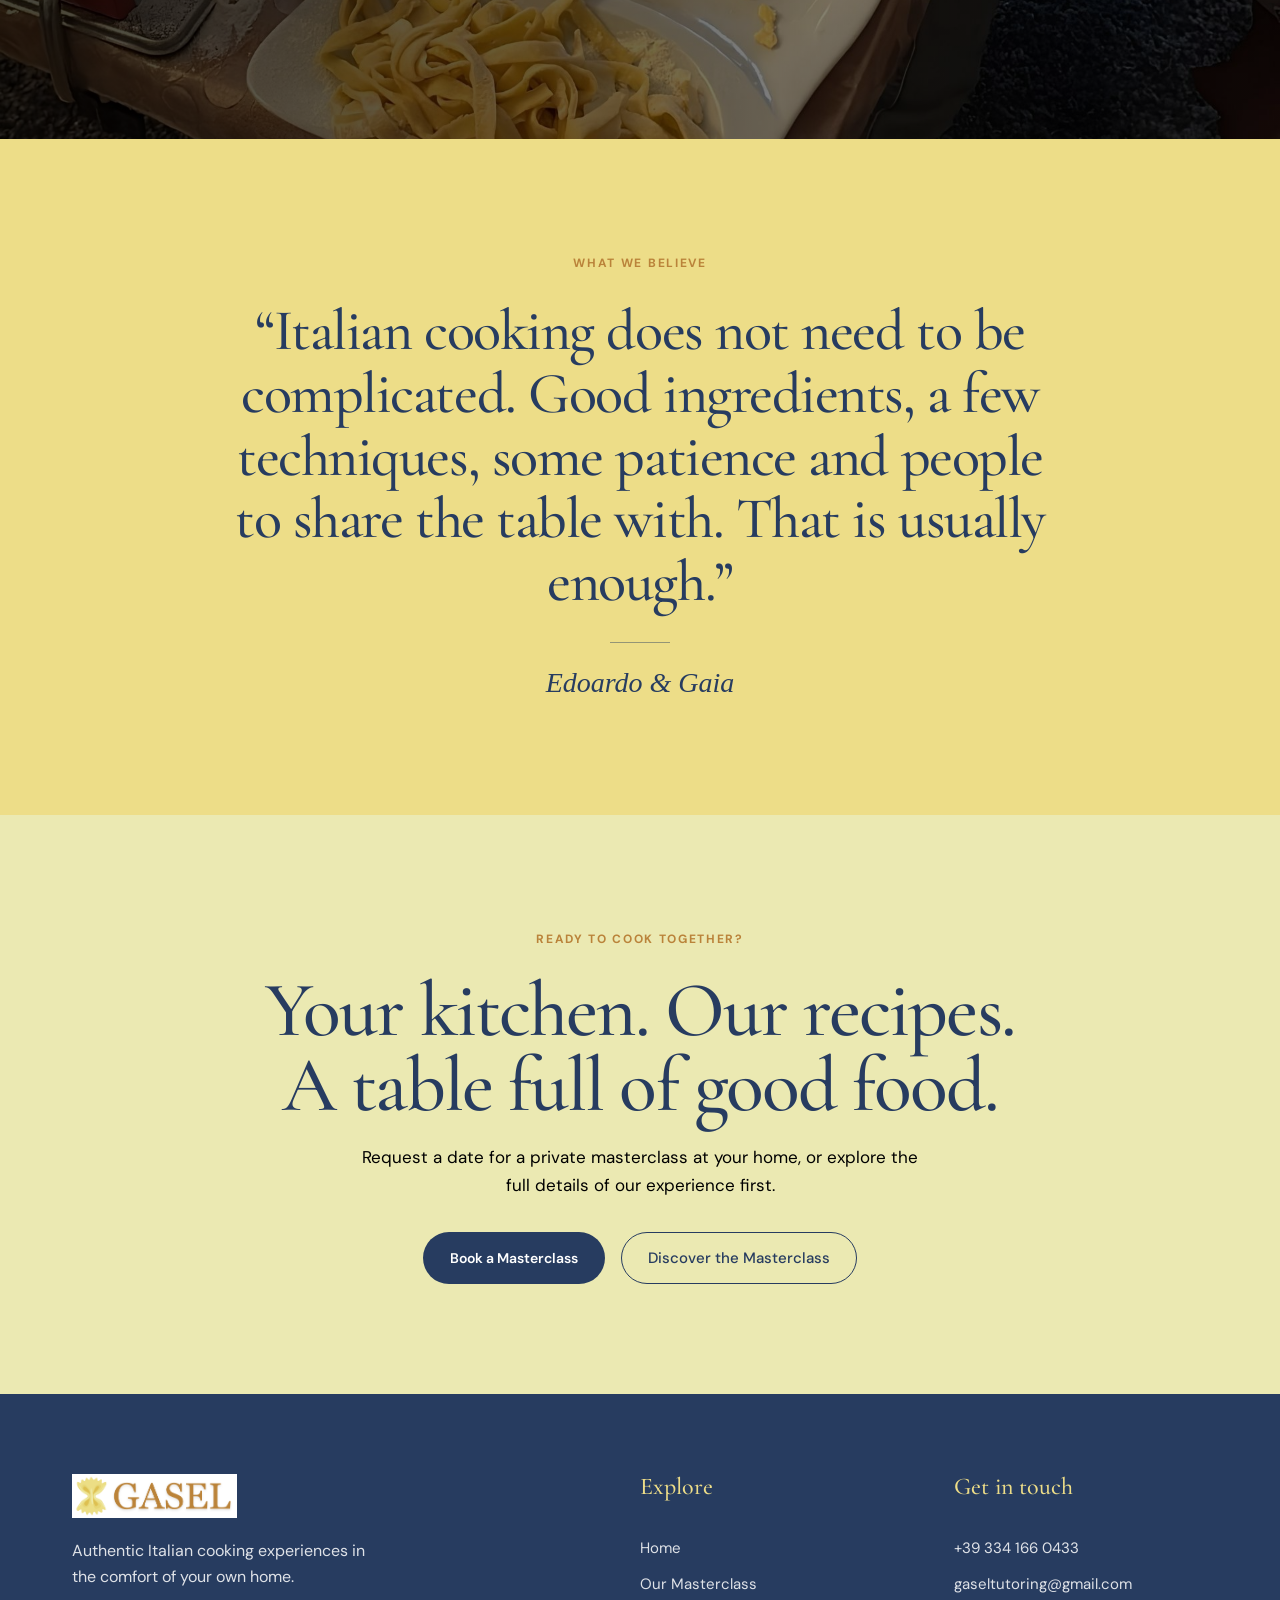
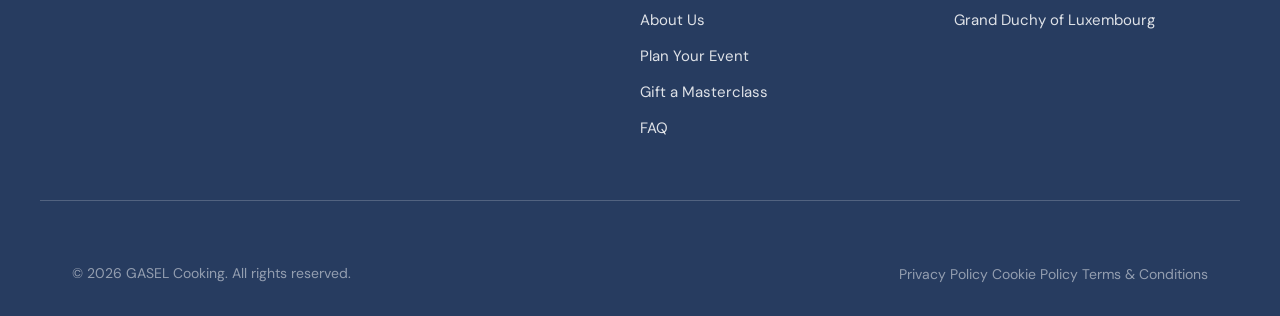
==== commit 0693f641: "Update index.html" ====
--- a/about/index.html
+++ b/about/index.html
@@ -1,6 +1,7 @@
 <!DOCTYPE html>
 <html lang="en">
 <head>
+    <script type="text/javascript" src="https://embeds.iubenda.com/widgets/ab9626bf-a6f0-4510-ab32-9089aed7a8fb.js"></script>
     <meta charset="UTF-8">
     <meta name="viewport" content="width=device-width, initial-scale=1.0">
 
@@ -11,7 +12,7 @@
         content="Meet Edoardo and Gaia, the couple behind GASEL Cooking. We bring authentic Italian home cooking to kitchens across Luxembourg through relaxed, hands-on experiences."
     >
 
-    <link rel="icon" type="image/png" href="favicon.png">
+    <link rel="icon" type="image/png" href="../favicon.png">
 
     <!-- Fonts -->
     <link rel="preconnect" href="https://fonts.googleapis.com">
@@ -707,15 +708,35 @@
 
 
         <div class="container footer-bottom">
-
+        
             <p>
                 © 2026 GASEL Cooking. All rights reserved.
             </p>
-
-            <a href="../terms/">
-                Privacy & Terms
-            </a>
-
+        
+            <div class="footer-bottom-links">
+        
+                <a
+                    href="https://www.iubenda.com/privacy-policy/24504412"
+                    class="iubenda-white iubenda-noiframe iubenda-embed"
+                    title="Privacy Policy"
+                >
+                    Privacy Policy
+                </a>
+        
+                <a
+                    href="https://www.iubenda.com/privacy-policy/24504412/cookie-policy"
+                    class="iubenda-white iubenda-noiframe iubenda-embed"
+                    title="Cookie Policy"
+                >
+                    Cookie Policy
+                </a>
+        
+                <a href="../terms/">
+                    Terms & Conditions
+                </a>
+        
+            </div>
+        
         </div>
 
     </footer>
@@ -738,54 +759,6 @@
          CAL.COM POPUP MODAL INTEGRATION
          ========================================================= -->
 
-    <script type="text/javascript">
-      (function (C, A, L) {
-        let p = function (a, ar) { a.q.push(ar); };
-        let d = C.document;
-        C.Cal = C.Cal || function () {
-          let cal = C.Cal;
-          let ar = arguments;
-          if (!cal.loaded) {
-            cal.ns = {};
-            cal.q = cal.q || [];
-            d.head.appendChild(d.createElement("script")).src = A;
-            cal.loaded = true;
-          }
-          if (ar[0] === L) {
-            const api = function () { p(api, arguments); };
-            const namespace = ar[1];
-            api.q = api.q || [];
-            if (typeof namespace === "string") {
-              cal.ns[namespace] = cal.ns[namespace] || api;
-              p(cal.ns[namespace], ar);
-              p(cal, ["initNamespace", namespace]);
-            } else p(cal, ar);
-            return;
-          }
-          p(cal, ar);
-        };
-      })(window, "https://app.cal.com/embed/embed.js", "init");
-
-      Cal("init", "gasel-cooking-masterclass", { origin: "https://app.cal.com" });
-      Cal.config = Cal.config || {};
-      Cal.config.forwardQueryParams = true;
-
-      Cal.ns["gasel-cooking-masterclass"]("ui", {
-        "hideEventTypeDetails": false,
-        "layout": "month_view"
-      });
-
-      document.querySelectorAll("[data-booking-open]").forEach(function (button) {
-        button.addEventListener("click", function (event) {
-          event.preventDefault();
-          Cal.ns["gasel-cooking-masterclass"]("modal", {
-            calLink: "gaselcooking/gasel-cooking-masterclass",
-            config: { "layout": "month_view", "useSlotsViewOnSmallScreen": "true" }
-          });
-        });
-      });
-    </script>
-
     <script src="../assets/js/main.js"></script>
 
 </body>
--- a/assets/css/components.css
+++ b/assets/css/components.css
@@ -71,6 +71,61 @@
 
 
 /* =========================================================
+   FLOATING BOOKING BUTTON
+   ========================================================= */
+
+.floating-book-btn {
+    position: fixed;
+    right: 28px;
+    bottom: 28px;
+    z-index: 999;
+
+    display: inline-flex;
+    align-items: center;
+    justify-content: center;
+
+    padding: 14px 28px;
+    border: 1px solid rgba(255, 255, 255, 0.18);
+    border-radius: var(--radius-pill);
+
+    background: var(--blue);
+    color: var(--white);
+
+    font-family: var(--font-heading);
+    font-size: 22px;
+    font-weight: 500;
+    letter-spacing: 0.02em;
+    line-height: 1;
+    white-space: nowrap;
+
+    box-shadow: 0 10px 28px rgba(0, 0, 0, 0.22);
+    cursor: pointer;
+
+    transition:
+        background-color var(--transition-normal),
+        color var(--transition-normal),
+        transform var(--transition-normal),
+        box-shadow var(--transition-normal);
+}
+
+.floating-book-btn:hover {
+    background: var(--gold);
+    color: var(--black);
+    transform: translateY(-2px);
+    box-shadow: 0 12px 32px rgba(0, 0, 0, 0.25);
+}
+
+@media (max-width: 700px) {
+    .floating-book-btn {
+        right: 18px;
+        bottom: 18px;
+        padding: 12px 22px;
+        font-size: 20px;
+    }
+}
+
+
+/* =========================================================
    HEADER
    ========================================================= */
 
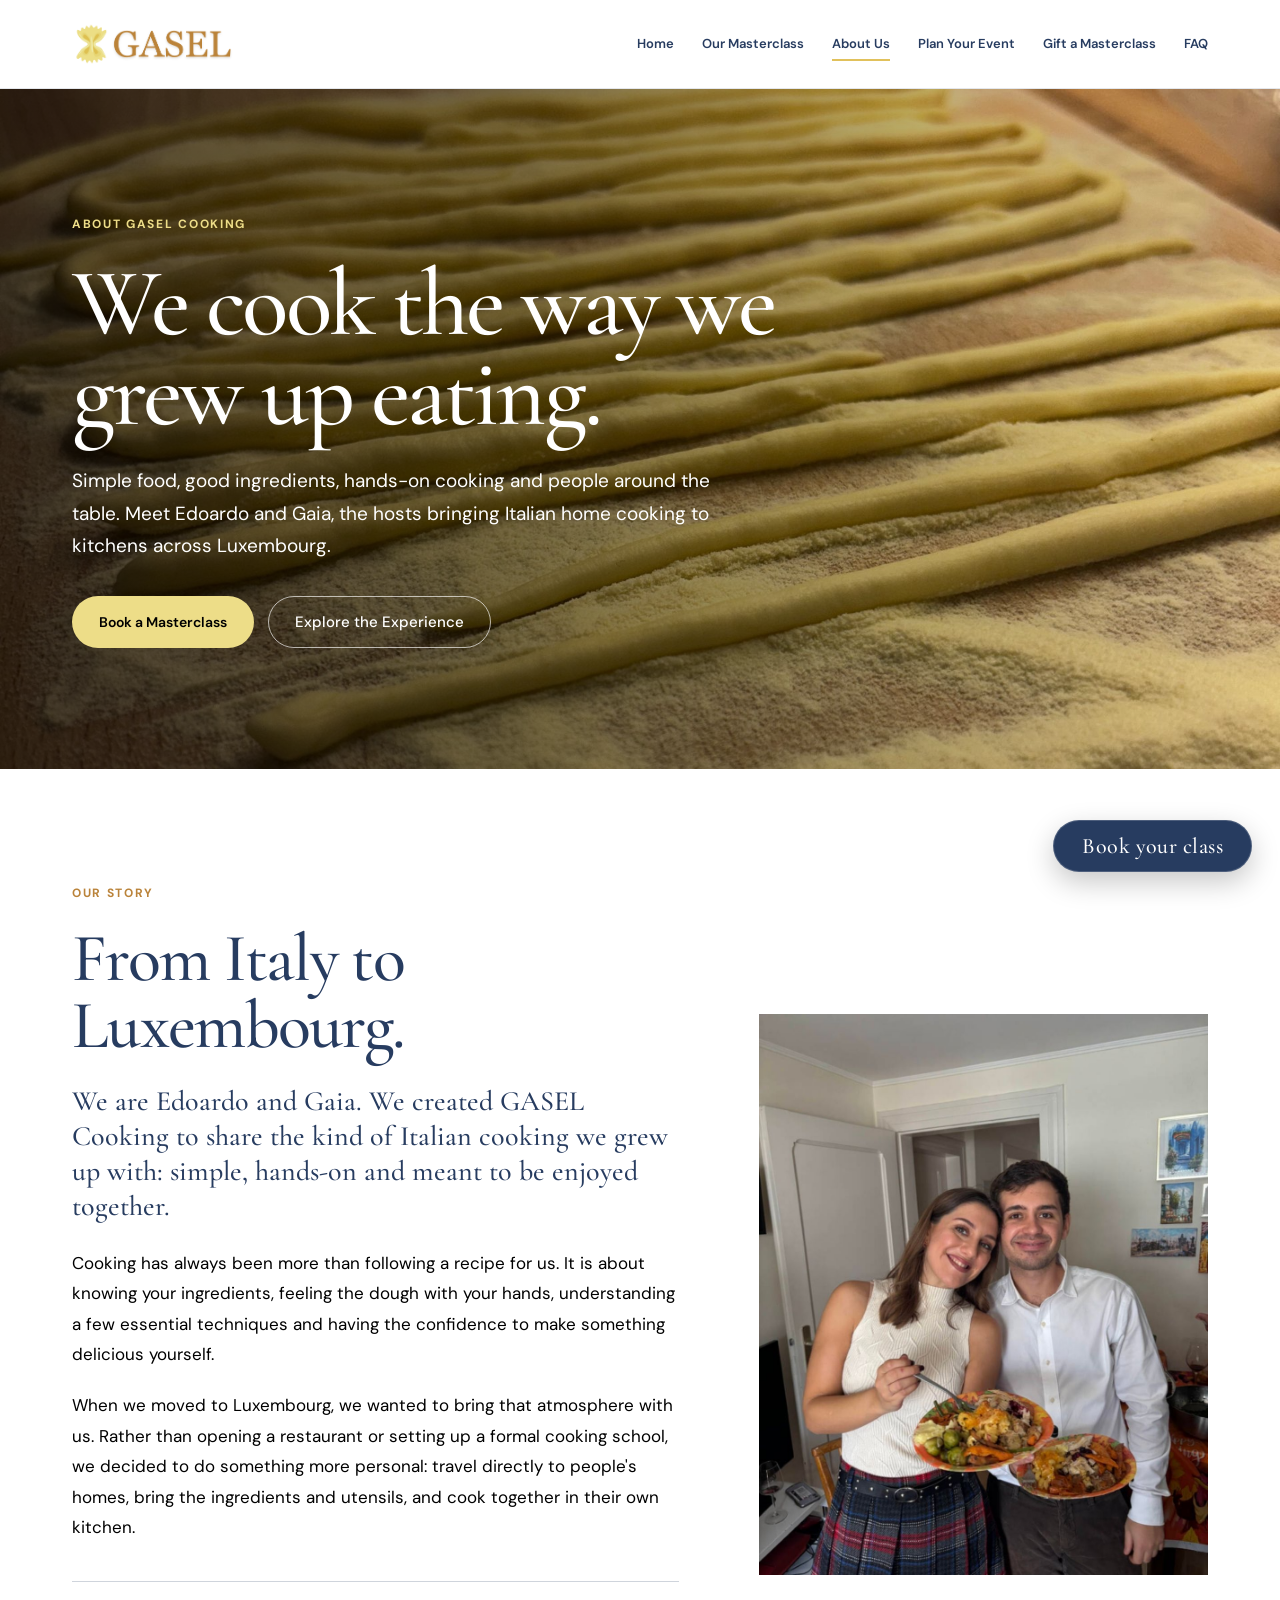
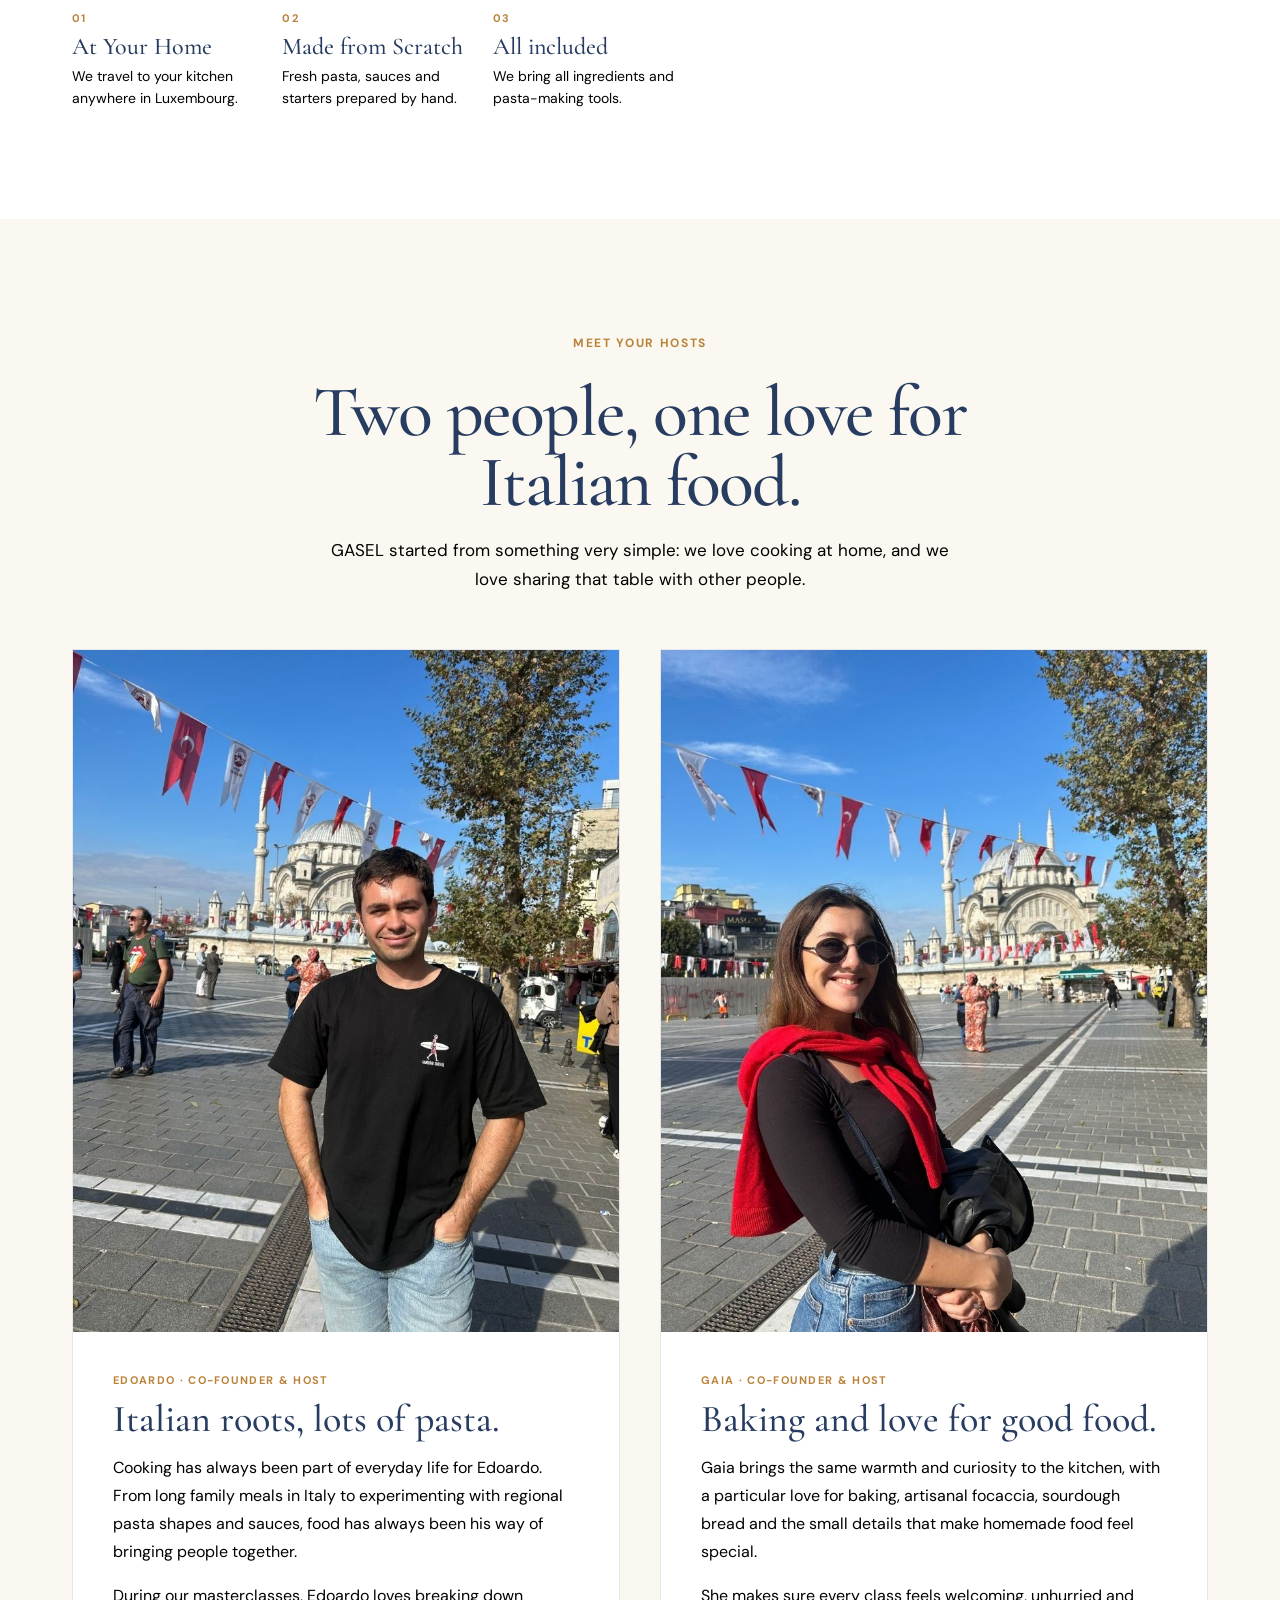
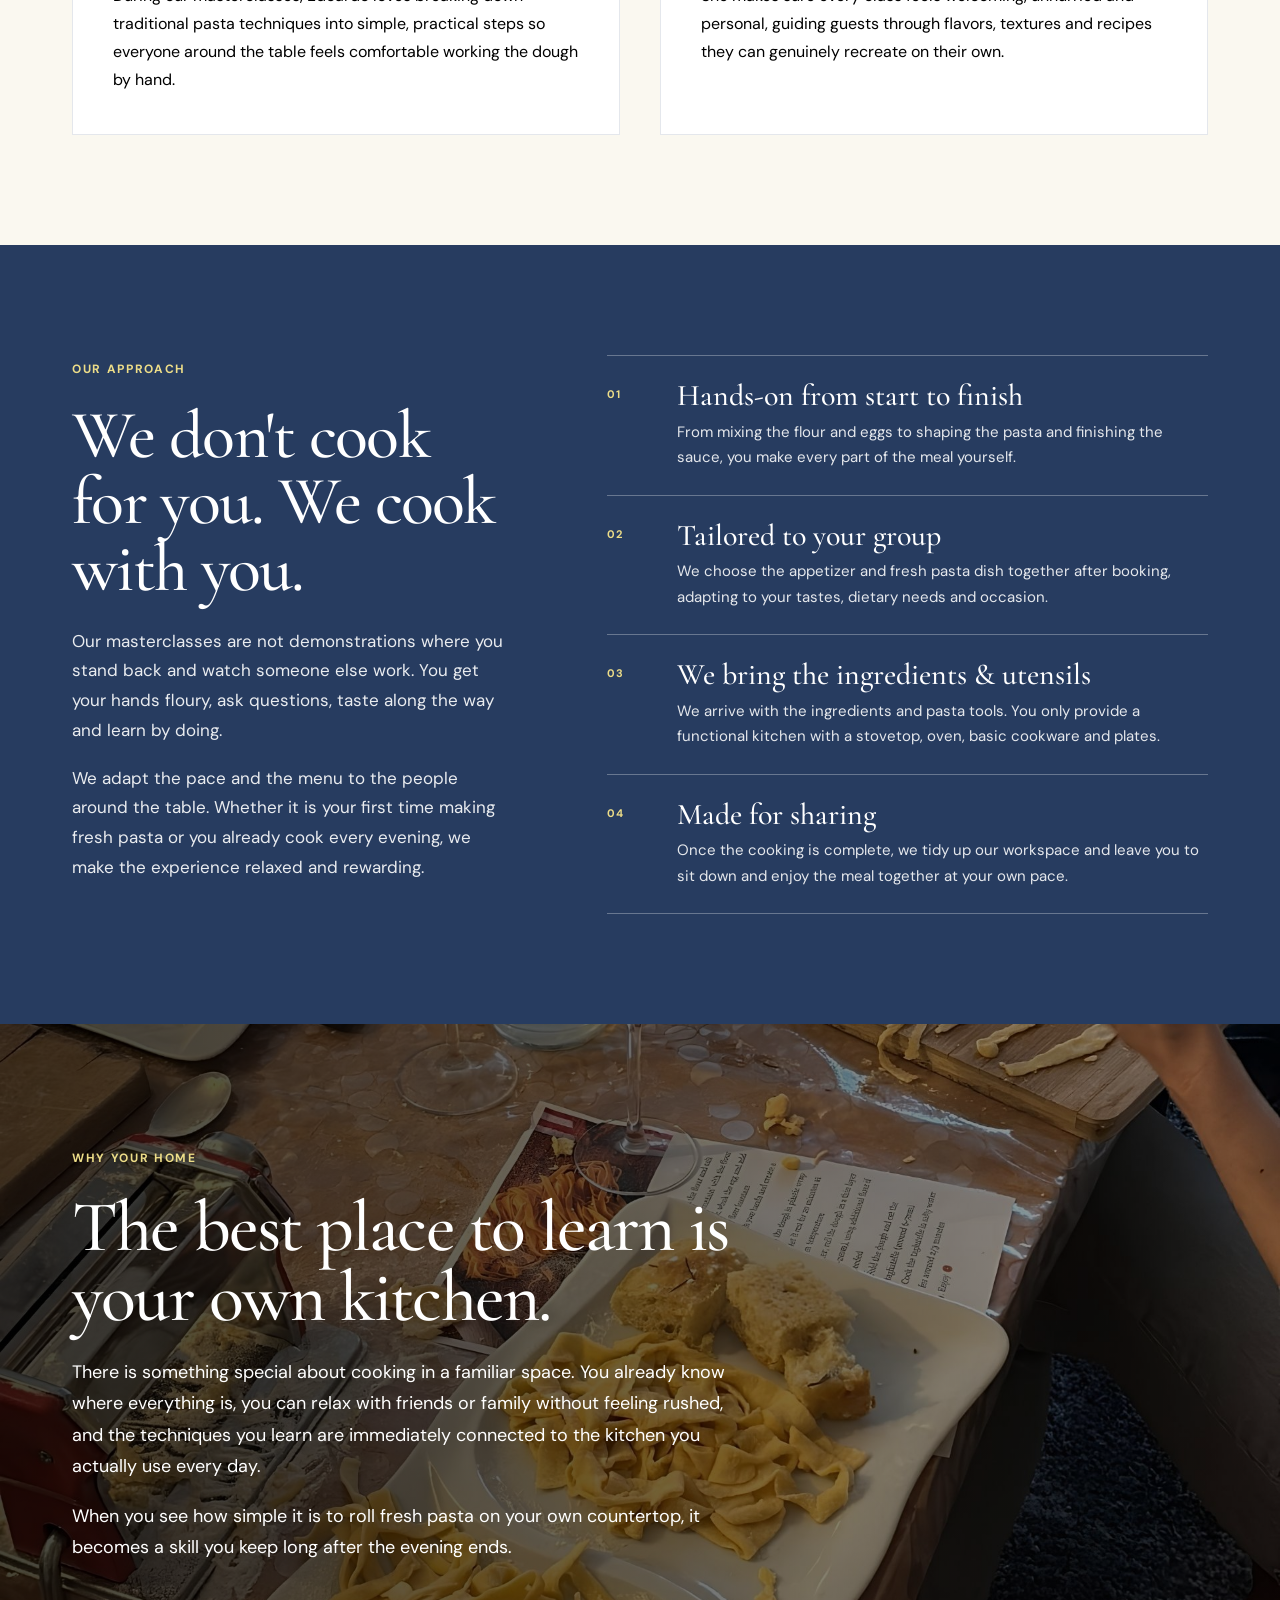
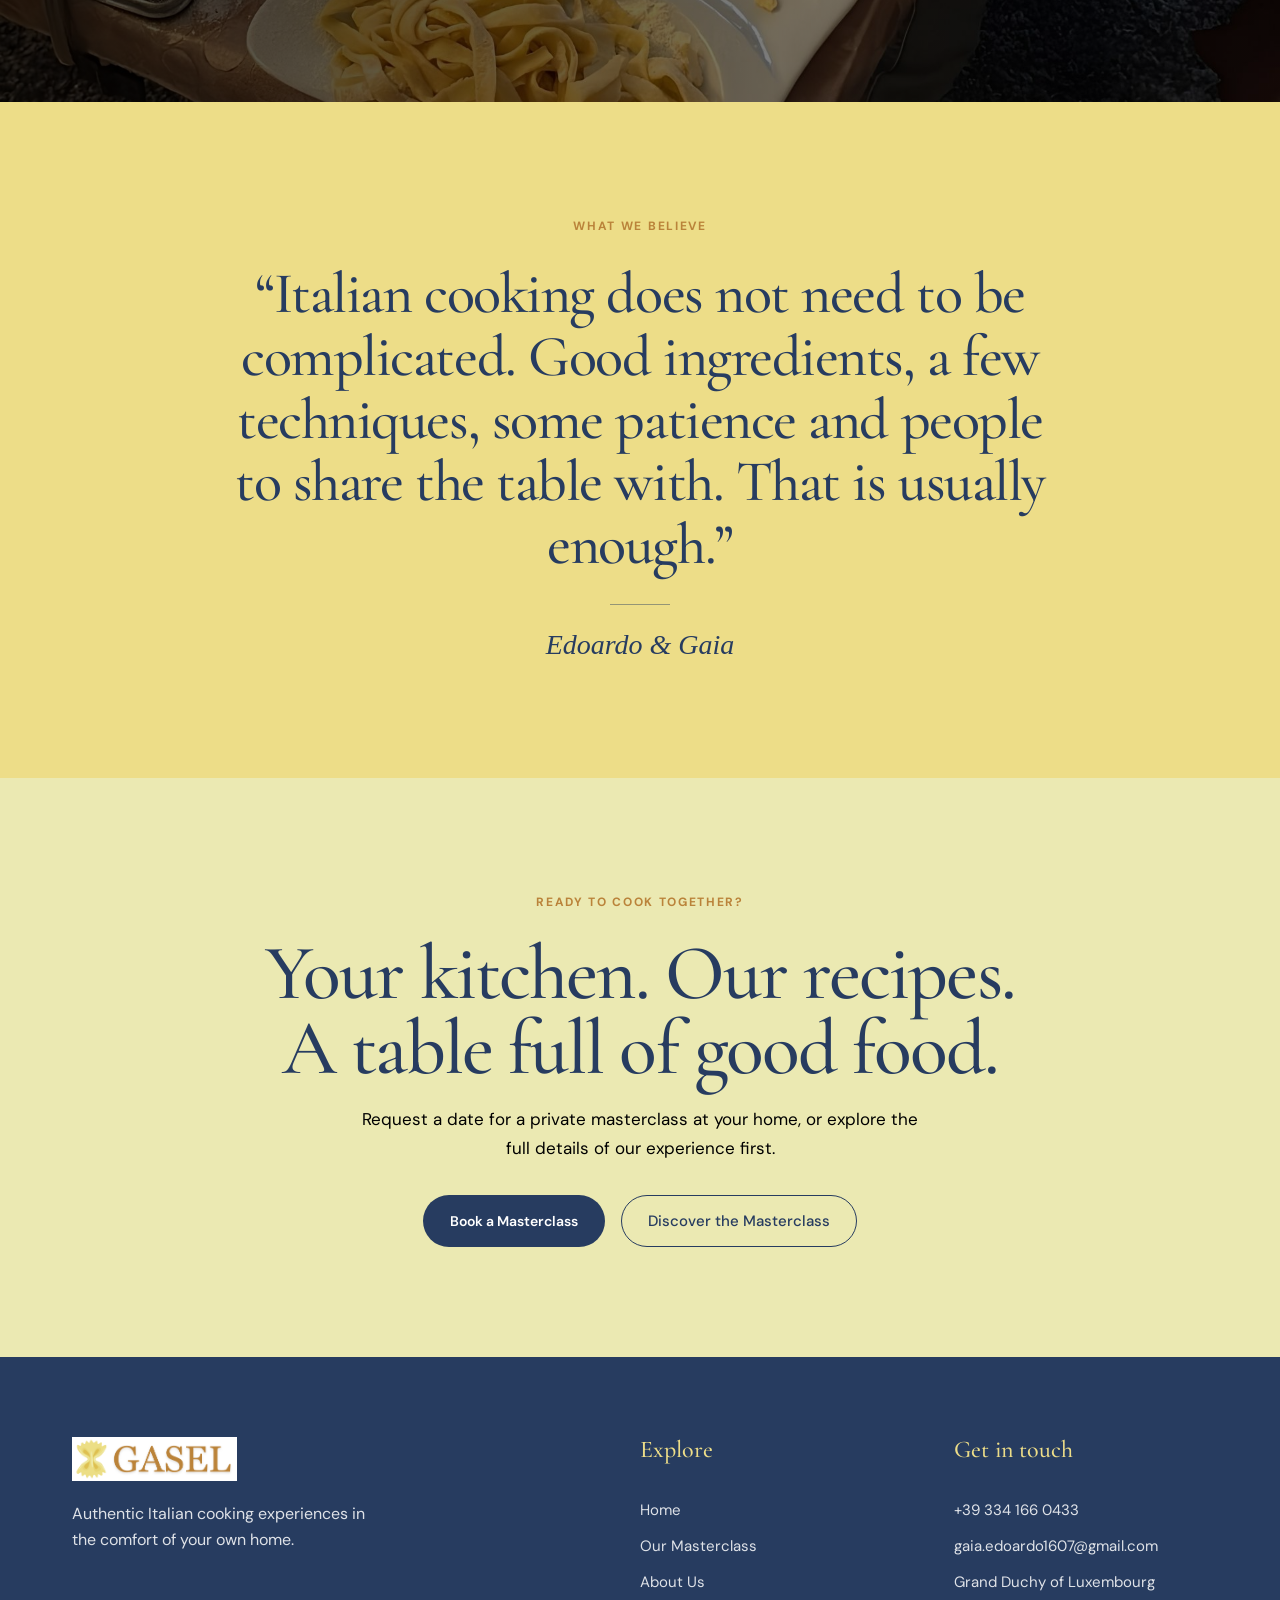
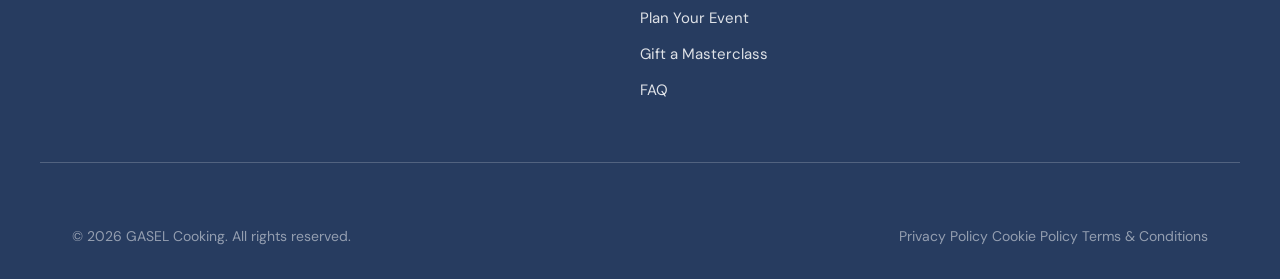
==== commit eeb83765: "Update index.html" ====
--- a/about/index.html
+++ b/about/index.html
@@ -246,7 +246,7 @@
 
                             <div class="story-pillar">
                                 <span>03</span>
-                                <strong>Everything Provided</strong>
+                                <strong>All included</strong>
                                 <p>We bring all ingredients and pasta-making tools.</p>
                             </div>
 
@@ -368,7 +368,7 @@
                             </p>
 
                             <h3>
-                                Curiosity, baking and a love for good food.
+                                Baking and love for good food.
                             </h3>
 
                             <p>
@@ -694,8 +694,8 @@
                     +39 334 166 0433
                 </a>
 
-                <a href="mailto:gaseltutoring@gmail.com">
-                    gaseltutoring@gmail.com
+                <a href="mailto:gaia.edoardo1607@gmail.com">
+                    gaia.edoardo1607@gmail.com
                 </a>
 
                 <p>
--- a/assets/css/components.css
+++ b/assets/css/components.css
@@ -91,8 +91,8 @@
     background: var(--blue);
     color: var(--white);
 
-    font-family: var(--font-heading);
-    font-size: 22px;
+    font-family: var(--font-body);
+    font-size: 14px;
     font-weight: 500;
     letter-spacing: 0.02em;
     line-height: 1;
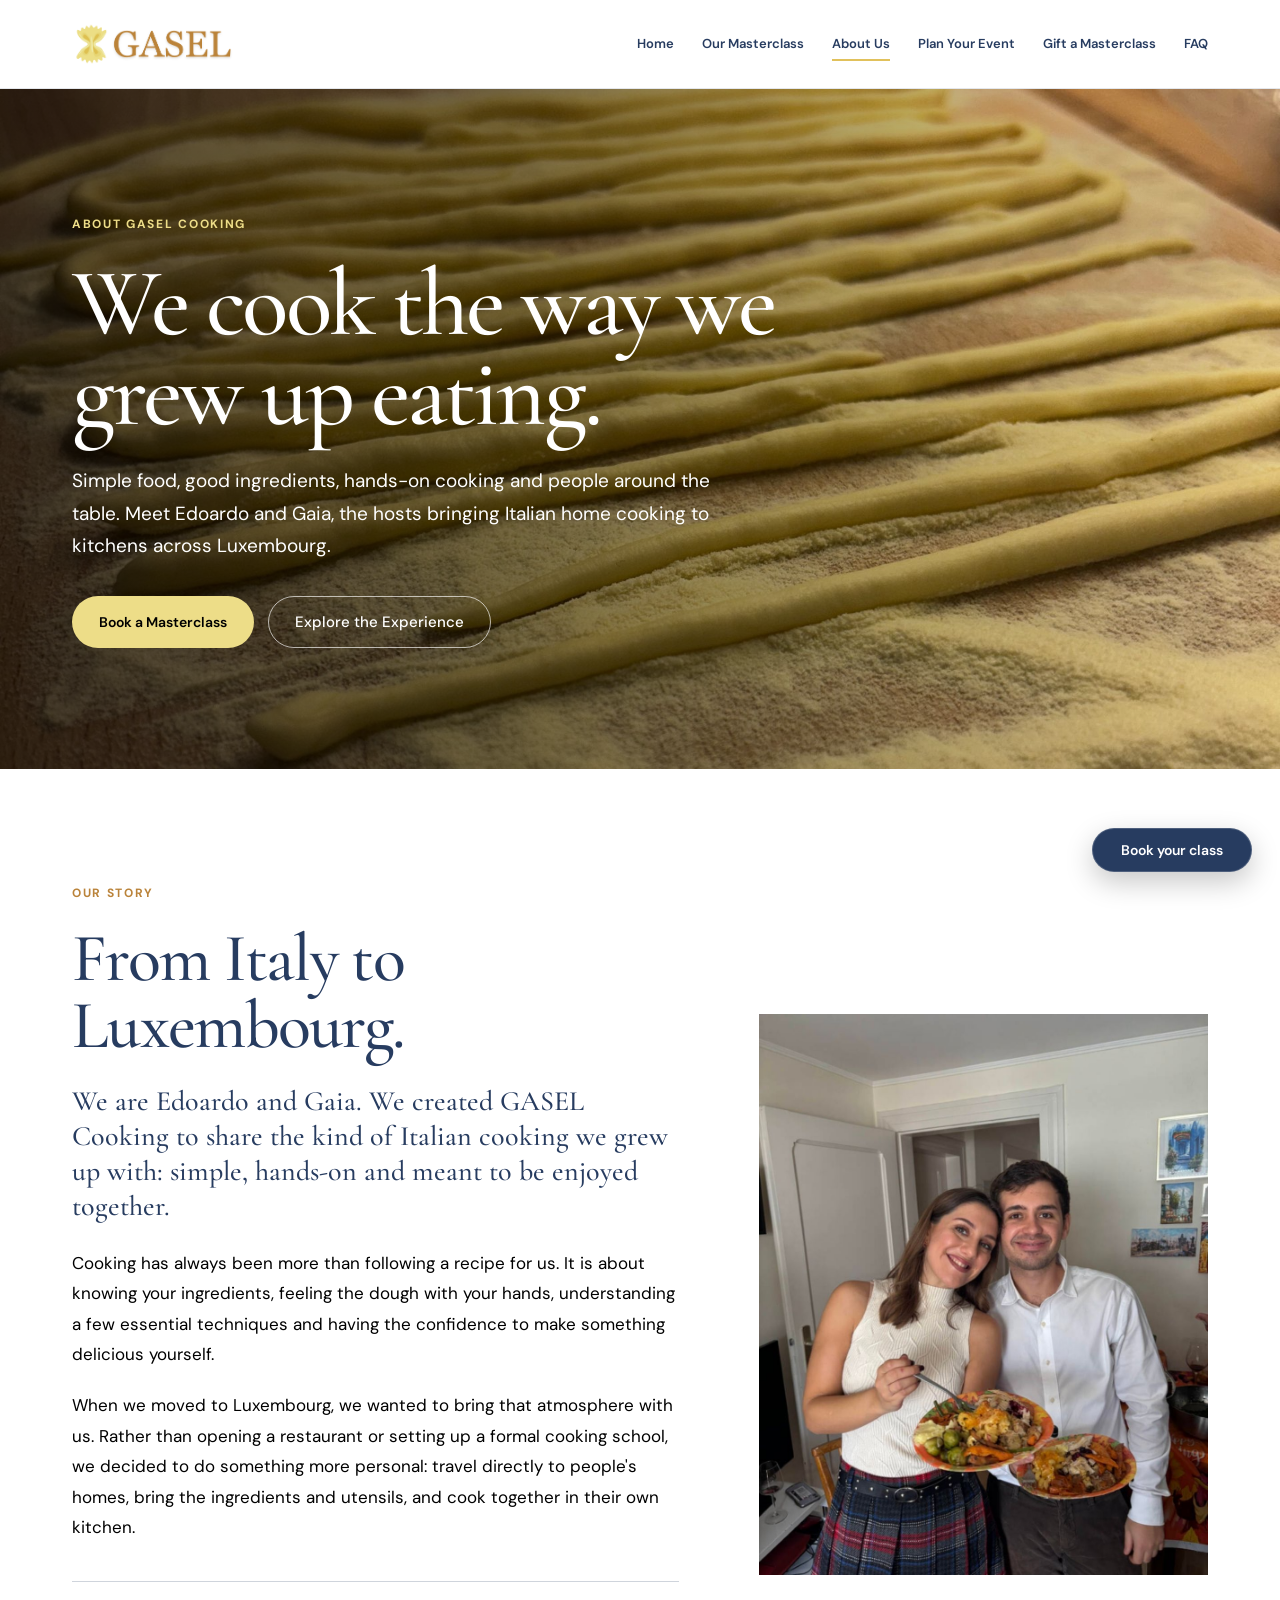
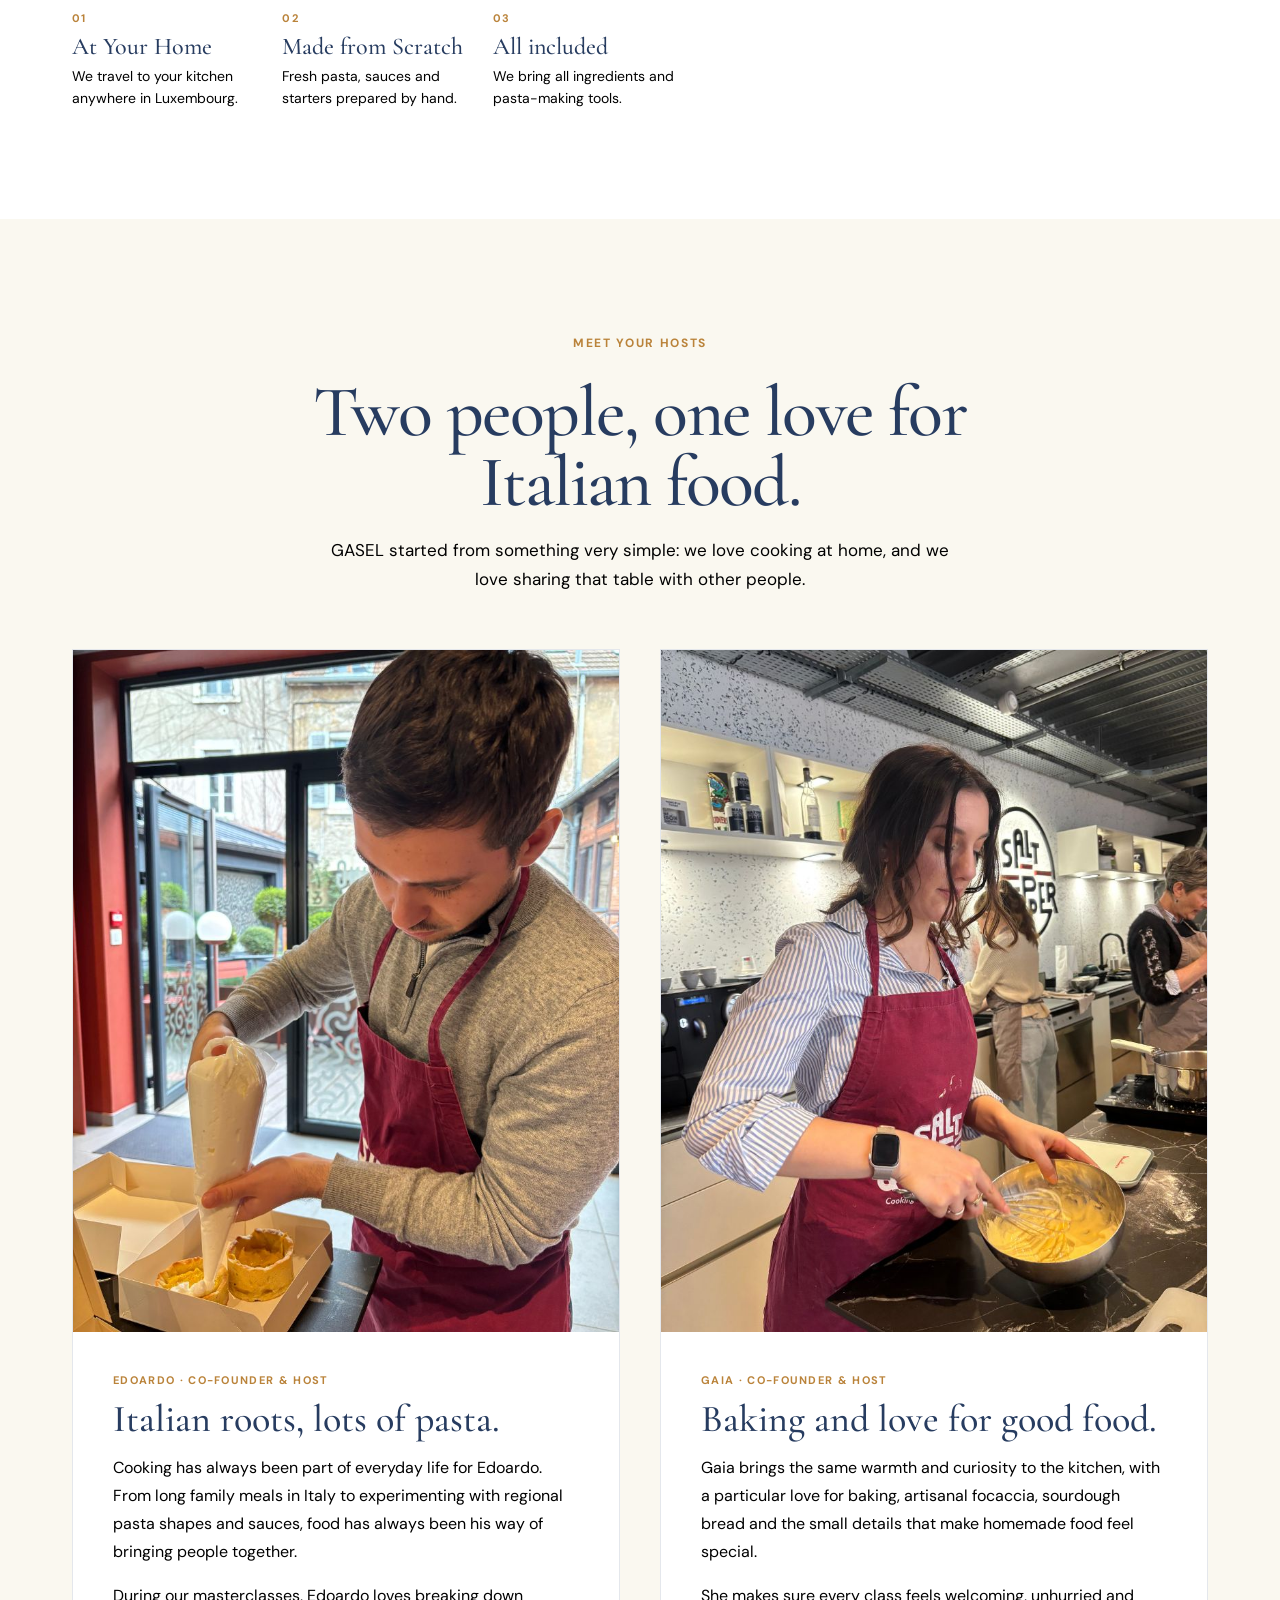
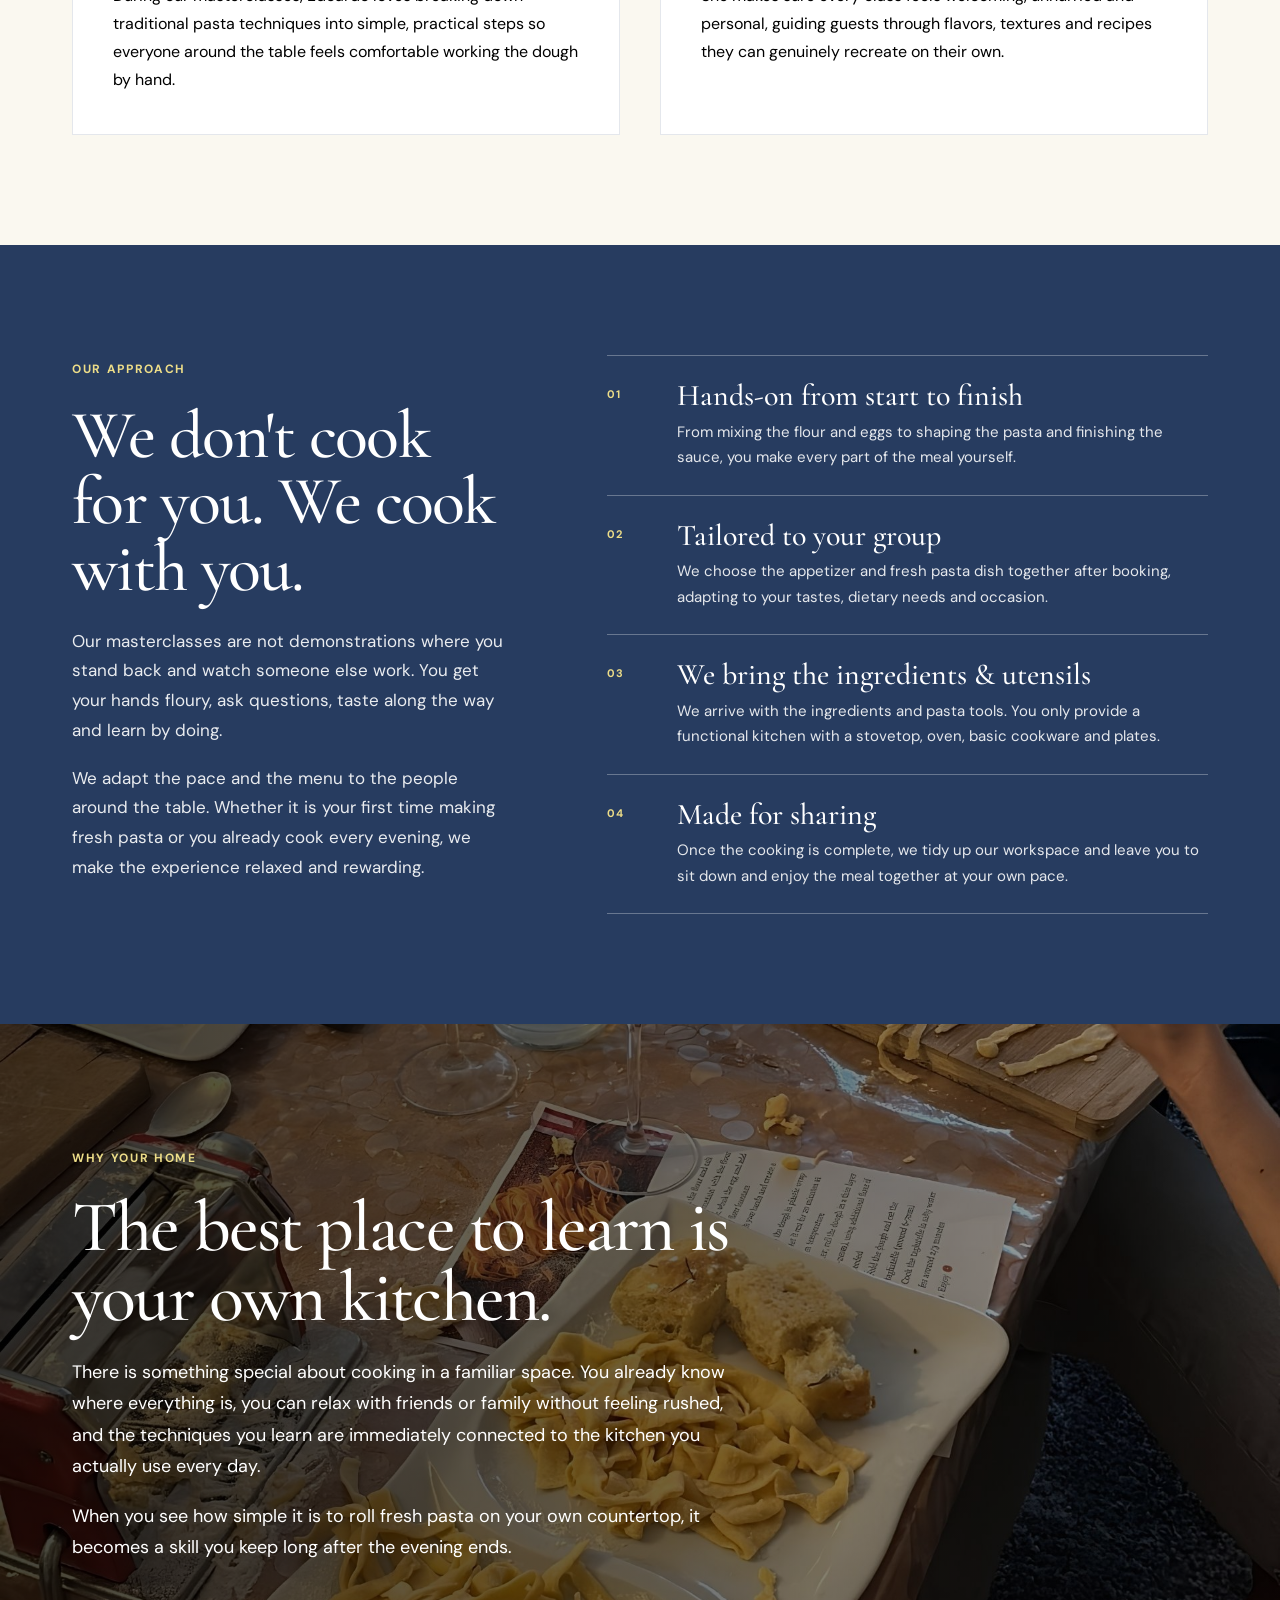
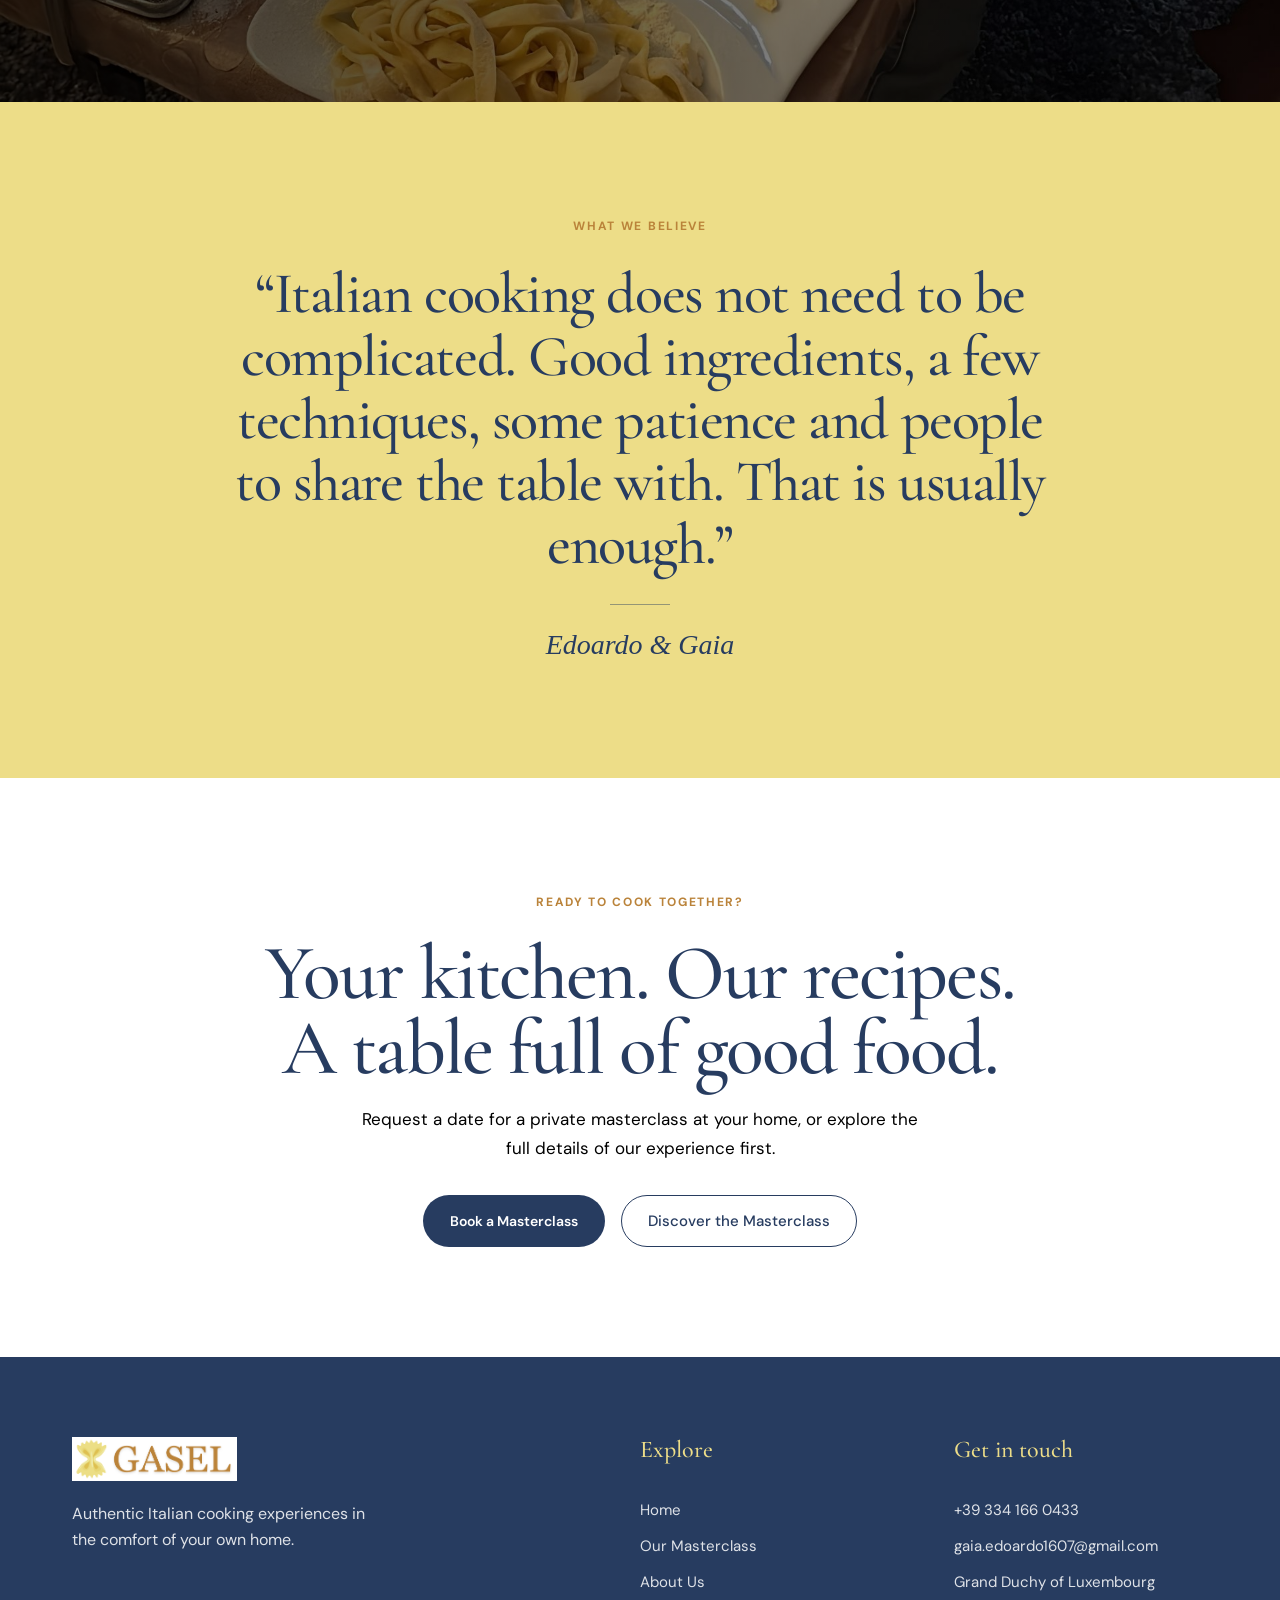
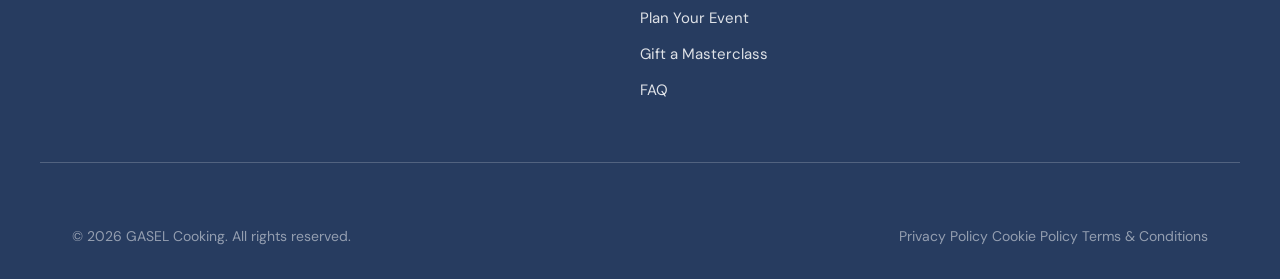
==== commit b72c9ca1: "Update index.html" ====
--- a/about/index.html
+++ b/about/index.html
@@ -2,6 +2,15 @@
 <html lang="en">
 <head>
     <script type="text/javascript" src="https://embeds.iubenda.com/widgets/ab9626bf-a6f0-4510-ab32-9089aed7a8fb.js"></script>
+    <!-- Google tag (gtag.js) -->
+    <script async src="https://www.googletagmanager.com/gtag/js?id=G-HVPWQK4M2Z"></script>
+    <script>
+      window.dataLayer = window.dataLayer || [];
+      function gtag(){dataLayer.push(arguments);}
+      gtag('js', new Date());
+    
+      gtag('config', 'G-HVPWQK4M2Z');
+    </script>
     <meta charset="UTF-8">
     <meta name="viewport" content="width=device-width, initial-scale=1.0">
 
--- a/assets/css/components.css
+++ b/assets/css/components.css
@@ -91,11 +91,12 @@
     background: var(--blue);
     color: var(--white);
 
-    font-family: var(--font-body);
+    font-family: "DM Sans", Arial, sans-serif !important;
     font-size: 14px;
-    font-weight: 500;
-    letter-spacing: 0.02em;
+    font-weight: 600;
+    letter-spacing: normal;
     line-height: 1;
+
     white-space: nowrap;
 
     box-shadow: 0 10px 28px rgba(0, 0, 0, 0.22);
@@ -120,7 +121,7 @@
         right: 18px;
         bottom: 18px;
         padding: 12px 22px;
-        font-size: 20px;
+        font-size: 14px;
     }
 }
 
--- a/assets/css/about.css
+++ b/assets/css/about.css
@@ -494,7 +494,7 @@
 
 .about-final-cta {
     padding: 110px 0;
-    background: var(--cream, #EBE9B2);
+    background: var(--white, #FFFFFF);
 }
 
 .about-final-cta-inner {
@@ -544,42 +544,6 @@
     color: var(--white, #FFFFFF);
 }
 
-
-/* =========================================================
-   CUSTOM FLOATING BOOKING BUTTON
-   ========================================================= */
-
-.floating-book-btn {
-    position: fixed;
-    right: 28px;
-    bottom: 28px;
-    z-index: 999;
-
-    padding: 14px 28px;
-
-    background: var(--blue, #273C60);
-    color: var(--white, #FFFFFF);
-    border: 1px solid rgba(255, 255, 255, 0.18);
-    border-radius: 999px;
-
-    font-family: var(--font-heading);
-    font-size: 22px;
-    font-weight: 500;
-    letter-spacing: 0.02em;
-    line-height: 1;
-
-    box-shadow: 0 10px 28px rgba(0, 0, 0, 0.22);
-    cursor: pointer;
-    transition: background 0.2s ease, color 0.2s ease, transform 0.2s ease;
-}
-
-.floating-book-btn:hover {
-    background: var(--gold, #E1C15B);
-    color: var(--black, #000000);
-    transform: translateY(-2px);
-}
-
-
 /* =========================================================
    RESPONSIVE: TABLET & MOBILE
    ========================================================= */
@@ -657,10 +621,4 @@
         padding: 80px 0;
     }
 
-    .floating-book-btn {
-        right: 18px;
-        bottom: 18px;
-        padding: 12px 22px;
-        font-size: 20px;
-    }
-}
+}
